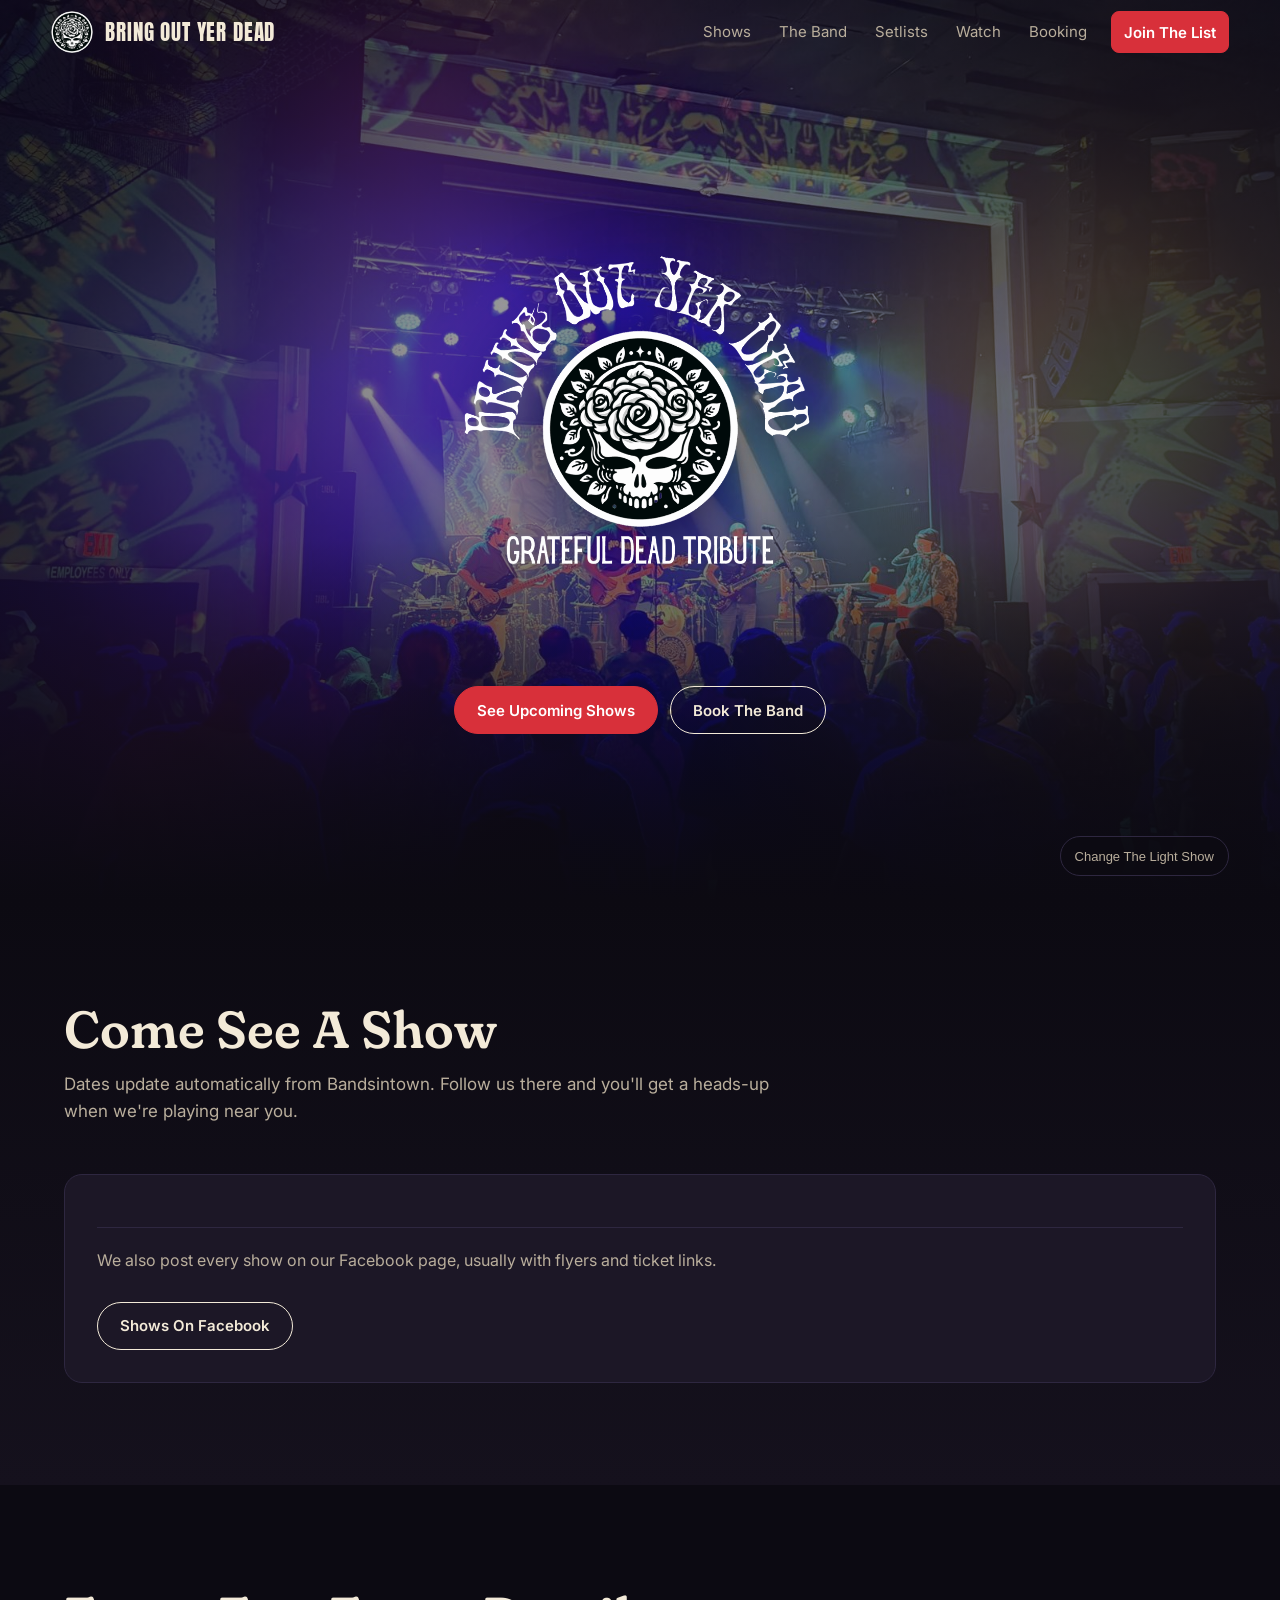
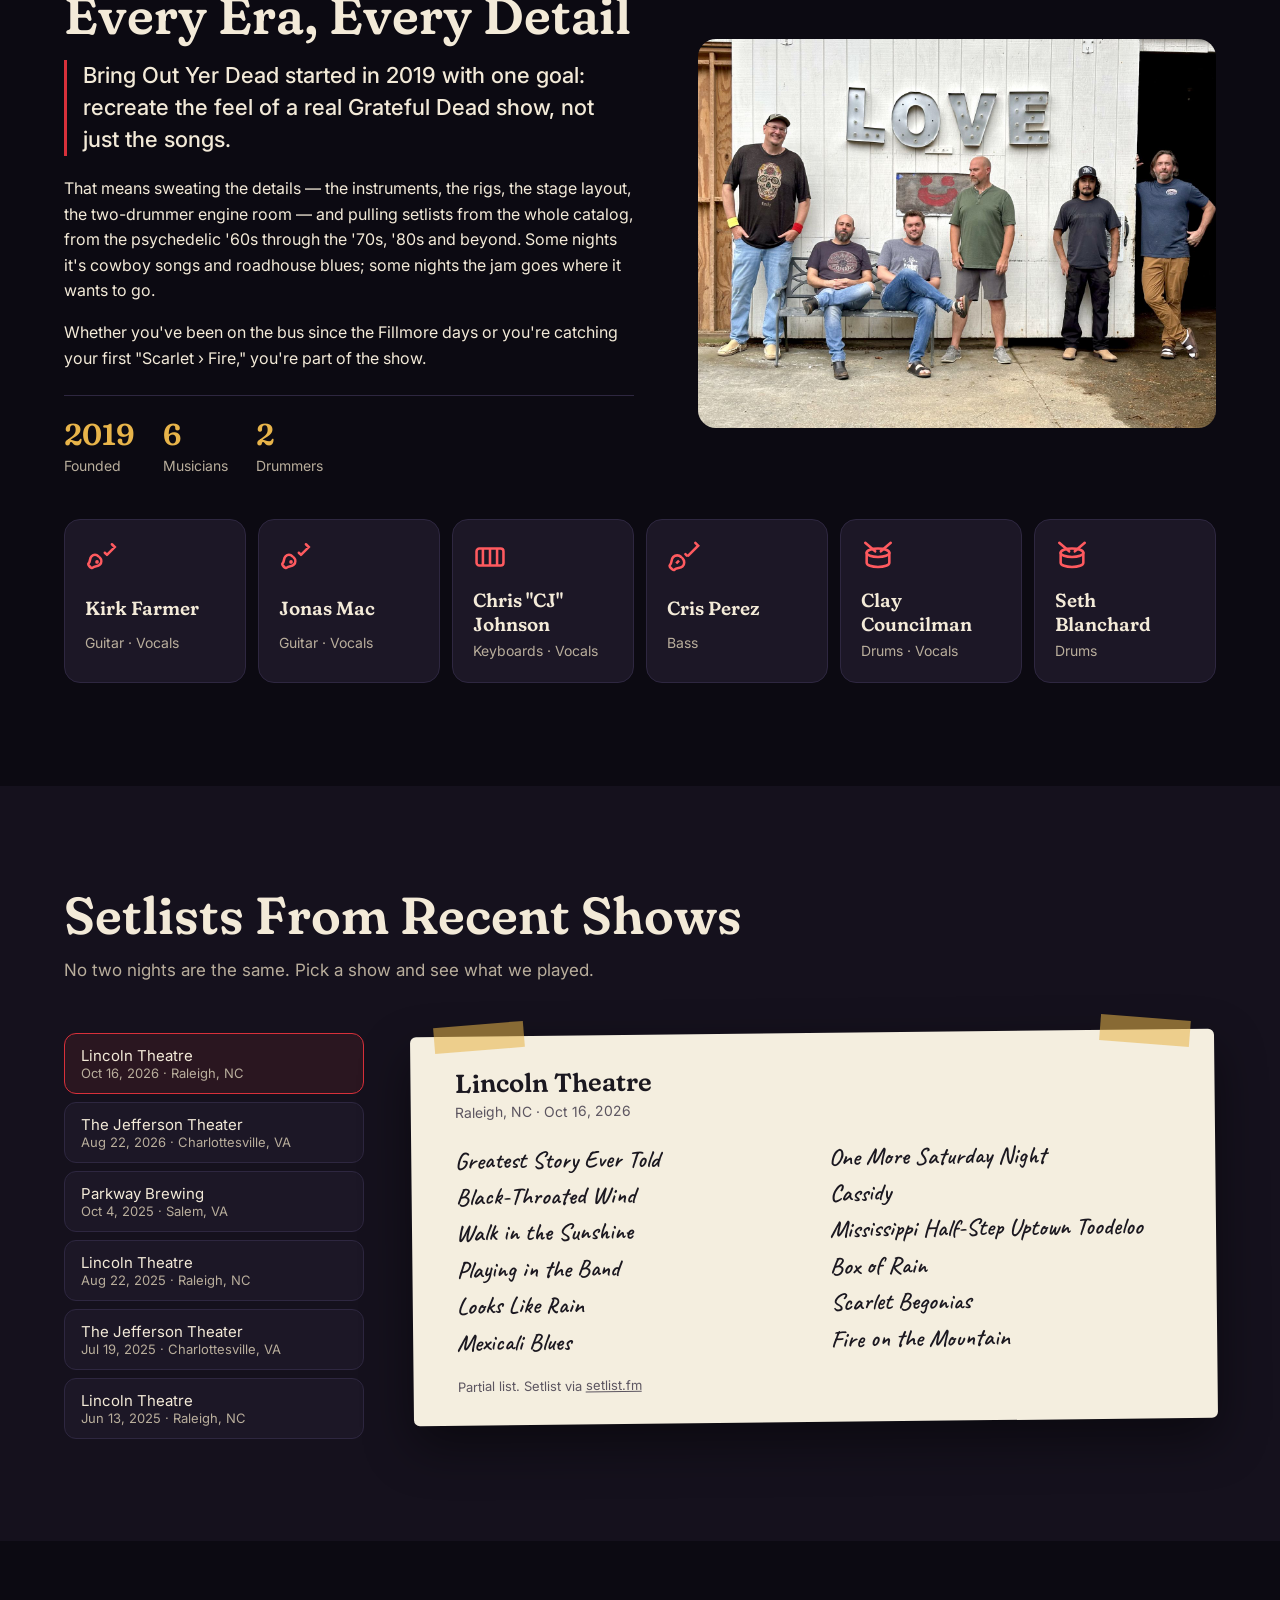
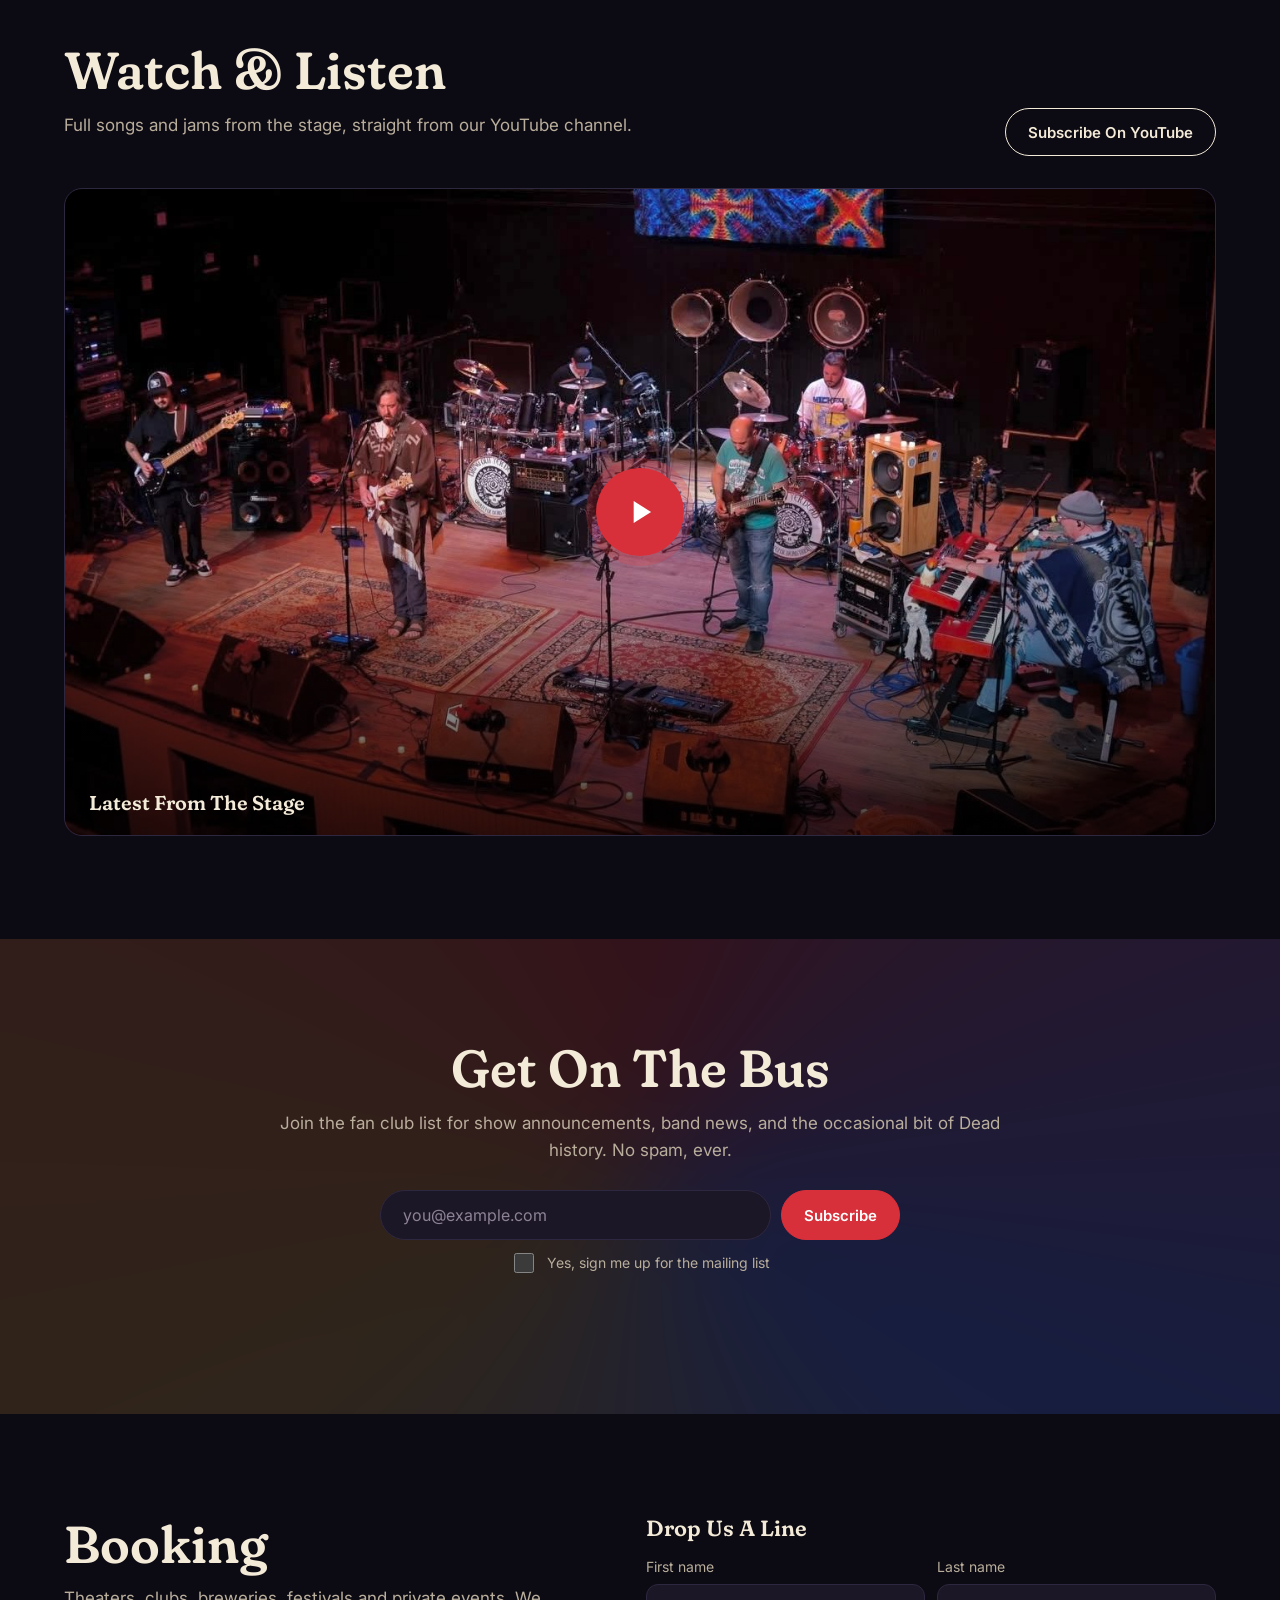
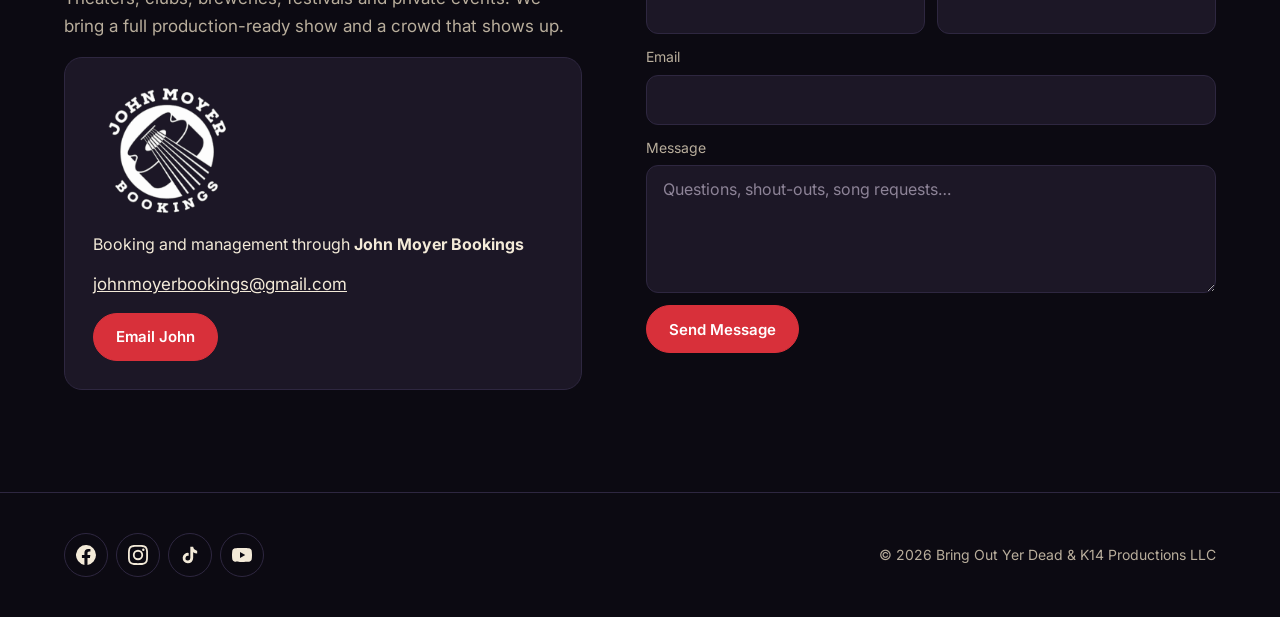
==== index.html @ 558cfe10 "Make About intro line stand out; simplify band stats Co-Authored-By: Claude Opus 5.5 <noreply@anthro" ====
<!DOCTYPE html>
<html lang="en">
<head>
<meta charset="utf-8">
<meta name="viewport" content="width=device-width,initial-scale=1">
<title>Bring Out Yer Dead</title>
<meta name="description" content="Bring Out Yer Dead — a six-piece Grateful Dead tribute band with two drummers, recreating the Dead's live shows from the '60s through the '90s. Tour dates, setlists, video and booking.">
<meta property="og:title" content="Bring Out Yer Dead | Grateful Dead Tribute Band">
<meta property="og:description" content="Six players, two drummers, the whole Grateful Dead catalog. Tour dates, setlists, video and booking.">
<meta property="og:image" content="img/live-blue.jpg">
<link rel="icon" href="img/icon.png">
<link rel="preconnect" href="https://fonts.googleapis.com"><link rel="preconnect" href="https://fonts.gstatic.com" crossorigin>
<link rel="stylesheet" href="https://fonts.googleapis.com/css2?family=Anton&family=Caveat:wght@600&family=Fraunces:opsz,wght,SOFT,WONK@9..144,500..700,100,1&family=Inter:wght@400;500;600&display=swap">
<link rel="stylesheet" href="css/site.css">
</head>
<body>

<nav class="nav" id="nav">
  <a class="brand" href="#top"><img src="img/icon.png" alt="">Bring Out Yer Dead</a>
  <button class="burger" id="burger" aria-label="Open menu" aria-expanded="false" aria-controls="links"><svg viewBox="0 0 24 24" width="26" height="26" fill="none" stroke="currentColor" stroke-width="2" stroke-linecap="round"><path d="M4 7h16M4 12h16M4 17h16"/></svg></button>
  <div class="links" id="links">
    <a href="#shows">Shows</a><a href="#band">The Band</a><a href="#setlists">Setlists</a><a href="#watch">Watch</a><a href="#booking">Booking</a>
    <a class="btn red" href="#join">Join The List</a>
  </div>
</nav>

<header class="hero" id="top">
  <div class="photo" role="img" aria-label="Bring Out Yer Dead on stage under blue lights with a psychedelic projection behind them"></div>
  <canvas id="oil" aria-hidden="true"></canvas>
  <div>
    <h1><img class="logo" src="img/logo.png" alt="Bring Out Yer Dead — Grateful Dead Tribute"></h1>
    <div class="cta"><a class="btn red" href="#shows">See Upcoming Shows</a><a class="btn" href="#booking">Book The Band</a></div>
  </div>
  <button class="oil" id="oilBtn" type="button">Change The Light Show</button>
</header>

<section class="band shows" id="shows">
  <div class="wrap">
    <div class="head reveal">
      <div><h2>Come See A Show</h2><p class="lede">Dates update automatically from Bandsintown. Follow us there and you'll get a heads-up when we're playing near you.</p></div>
    </div>
    <div class="bit-wrap reveal" id="bit">
      <a class="bit-widget-initializer" data-artist-name="Bring Out Yer Dead" data-display-local-dates="false" data-display-past-dates="false" data-auto-style="false" data-text-color="#F3EAD8" data-link-color="#D8303A" data-background-color="rgba(0,0,0,0)" data-display-limit="15" data-display-start-time="true" data-link-text-color="#FFFFFF" data-display-lineup="false" data-display-play-my-city="true" data-separator-color="#2E2740" data-font="Inter"></a>
      <div class="fallback" id="bitFallback">
        <p>We also post every show on our Facebook page, usually with flyers and ticket links.</p>
        <a class="btn" href="https://www.facebook.com/BringOutYerDeadNC/events" target="_blank" rel="noopener">Shows On Facebook</a>
      </div>
    </div>
  </div>
</section>

<section class="band about" id="band">
  <div class="wrap">
    <div class="grid">
      <div class="reveal">
        <h2>Every Era, Every Detail</h2>
        <p class="lede">Bring Out Yer Dead started in 2019 with one goal: recreate the feel of a real Grateful Dead show, not just the songs.</p>
        <p>That means sweating the details — the instruments, the rigs, the stage layout, the two-drummer engine room — and pulling setlists from the whole catalog, from the psychedelic '60s through the '70s, '80s and beyond. Some nights it's cowboy songs and roadhouse blues; some nights the jam goes where it wants to go.</p>
        <p>Whether you've been on the bus since the Fillmore days or you're catching your first "Scarlet&nbsp;›&nbsp;Fire," you're part of the show.</p>
        <div class="stats"><div><b>2019</b><span>Founded</span></div><div><b>6</b><span>Musicians</span></div><div><b>2</b><span>Drummers</span></div></div>
      </div>
      <figure class="reveal"><img src="img/band.jpg" alt="The six members of Bring Out Yer Dead standing in front of a white barn wall with a LOVE sign" loading="lazy" width="1600" height="1200"></figure>
    </div>
    <div class="members" id="members"></div>
  </div>
</section>

<section class="band sets" id="setlists">
  <div class="wrap">
    <div class="head reveal"><div><h2>Setlists From Recent Shows</h2><p class="lede">No two nights are the same. Pick a show and see what we played.</p></div></div>
    <div class="grid reveal">
      <div class="picker" id="picker" role="tablist" aria-label="Recent shows"></div>
      <div class="card" id="card" role="tabpanel" aria-live="polite"></div>
    </div>
  </div>
</section>

<section class="band watch" id="watch">
  <div class="wrap">
    <div class="head reveal">
      <div><h2>Watch &amp; Listen</h2><p class="lede">Full songs and jams from the stage, straight from our YouTube channel.</p></div>
      <a class="btn" href="https://www.youtube.com/channel/UCQ5zhto_H1IK1-C3n1uaO1Q?sub_confirmation=1" target="_blank" rel="noopener">Subscribe On YouTube</a>
    </div>
    <a class="frame reveal" id="video" href="https://www.youtube.com/channel/UCQ5zhto_H1IK1-C3n1uaO1Q" data-list="UUQ5zhto_H1IK1-C3n1uaO1Q" aria-label="Play our latest videos" target="_blank" rel="noopener">
      <span class="play"><svg viewBox="0 0 24 24" width="38" height="38" fill="#fff"><path d="M8 5v14l11-7z"/></svg></span>
      <span class="label">Latest From The Stage</span>
    </a>
  </div>
</section>

<section class="band join" id="join">
  <div class="wrap">
    <h2 class="reveal">Get On The Bus</h2>
    <p class="lede reveal">Join the fan club list for show announcements, band news, and the occasional bit of Dead history. No spam, ever.</p>
    <form class="sub reveal" name="mailing-list" method="POST" data-netlify="true" netlify-honeypot="bot-field">
      <input type="hidden" name="form-name" value="mailing-list">
      <p hidden><label>Leave blank <input name="bot-field"></label></p>
      <input type="email" name="email" placeholder="you@example.com" required aria-label="Email address" autocomplete="email">
      <button class="btn red" type="submit">Subscribe</button>
      <label class="consent"><input type="checkbox" name="consent" required> Yes, sign me up for the mailing list</label>
    </form>
    <div class="msg" role="status"></div>
  </div>
</section>

<section class="band book" id="booking">
  <div class="wrap grid">
    <div class="reveal">
      <h2>Booking</h2>
      <p class="lede">Theaters, clubs, breweries, festivals and private events. We bring a full production-ready show and a crowd that shows up.</p>
      <div class="agent">
        <img src="img/john-moyer-bookings.png" alt="John Moyer Bookings logo" width="150" height="132">
        <div>Booking and management through <b>John Moyer Bookings</b></div>
        <a class="mail" href="mailto:johnmoyerbookings@gmail.com?subject=Booking%20inquiry%20-%20Bring%20Out%20Yer%20Dead">johnmoyerbookings@gmail.com</a>
        <a class="btn red" href="mailto:johnmoyerbookings@gmail.com?subject=Booking%20inquiry%20-%20Bring%20Out%20Yer%20Dead">Email John</a>
      </div>
    </div>
    <div class="reveal">
      <h3 style="margin-bottom:16px">Drop Us A Line</h3>
      <form class="cform" name="contact" method="POST" data-netlify="true" netlify-honeypot="bot-field">
        <input type="hidden" name="form-name" value="contact">
        <p hidden><label>Leave blank <input name="bot-field"></label></p>
        <label>First name<input name="first" required autocomplete="given-name"></label>
        <label>Last name<input name="last" required autocomplete="family-name"></label>
        <label class="full">Email<input type="email" name="email" required autocomplete="email"></label>
        <label class="full">Message<textarea name="message" rows="5" placeholder="Questions, shout-outs, song requests…"></textarea></label>
        <div class="full"><button class="btn red" type="submit">Send Message</button><div class="msg" role="status"></div></div>
      </form>
    </div>
  </div>
</section>

<footer>
  <div class="wrap">
    <div class="social" data-social></div>
    <div>© <span id="yr">2026</span> Bring Out Yer Dead &amp; K14 Productions LLC</div>
  </div>
</footer>


<script src="js/site.js"></script>
<script charset="utf-8" src="https://widget.bandsintown.com/main.min.js" async></script>
</body>
</html>
---- css/site.css ----
/*
VOICE: a seasoned touring band — warm, confident, a little cosmic, never cartoonish.
IDEA: a theater marquee at night with a liquid light show washing over the stage; shows read like ticket stubs, setlists like a taped-down stage set card.
PICTURE: the band's own live photo under an animated oil-projection canvas, the rose-skull logo floating on top.
COLOUR and TYPE: midnight ground, bone-white text, Steal-Your-Face red as the main accent, lightning blue in support; Fraunces (soft, wonky) for headlines, Inter for body, Caveat for the handwritten setlist.
LAYOUT: full-bleed bands, 1240px content, stacking cleanly under 600px.
*/
:root{color-scheme:dark;--bg:#0c0a12;--bg2:#15111d;--card:#1c1726;--line:#2e2740;--ink:#f3ead8;--mute:#b9ae9c;--red:#d8303a;--red2:#ff5a5f;--blue:#3d6bff;--gold:#e8b44a}
:root[data-theme=light],:root[data-theme=dark]{color-scheme:dark}
*{box-sizing:border-box;min-width:0}
html{scroll-behavior:smooth;scroll-padding-top:72px}
@media(prefers-reduced-motion:reduce){html{scroll-behavior:auto}}
body{margin:0;background:var(--bg);color:var(--ink);font:16px/1.6 Inter,system-ui,-apple-system,sans-serif;overflow-x:clip;-webkit-font-smoothing:antialiased}
img{max-width:100%;display:block}
a{color:inherit}
h1,h2,h3{font-family:Fraunces,Georgia,serif;font-variation-settings:"SOFT" 100,"WONK" 1;font-weight:600;line-height:1.05;text-wrap:balance;margin:0}
h2{font-size:clamp(32px,5vw,52px)}
h3{font-size:22px}
p{margin:0 0 1em;max-width:66ch}
.wrap{max-width:1240px;margin:0 auto}
.band{padding:clamp(56px,8vw,112px) max(5vw,16px)}
.lede{color:var(--mute);font-size:17px;margin-top:14px}
.btn{display:inline-flex;align-items:center;justify-content:center;gap:8px;min-height:48px;padding:0 22px;border-radius:999px;font:600 15px Inter,sans-serif;text-decoration:none;border:1.5px solid var(--ink);background:transparent;color:var(--ink);cursor:pointer;transition:background .2s,color .2s,transform .2s}
.btn:hover{background:var(--ink);color:var(--bg)}
.btn.red{background:var(--red);border-color:var(--red);color:#fff}
.btn.red:hover{background:var(--red2);border-color:var(--red2)}
:focus-visible{outline:3px solid var(--gold);outline-offset:3px}

/* nav */
.nav{position:fixed;inset:0 0 auto;z-index:50;display:flex;align-items:center;justify-content:space-between;gap:16px;padding:10px max(4vw,16px);transition:background .3s,backdrop-filter .3s}
.nav.solid{background:rgba(12,10,18,.86);backdrop-filter:blur(12px);border-bottom:1px solid var(--line)}
.brand{display:flex;align-items:center;gap:12px;text-decoration:none;font:400 21px/1 Anton,Impact,"Arial Narrow",sans-serif;text-transform:uppercase;letter-spacing:.04em;white-space:nowrap}
.brand img{width:42px;height:42px;border-radius:50%;flex:none}
.links{display:flex;gap:4px;align-items:center}
.links a{text-decoration:none;padding:10px 12px;border-radius:8px;font-size:15px;color:var(--mute)}
.links a:hover{color:var(--ink)}
.links .btn{color:#fff;min-height:42px;margin-left:8px}
.burger{display:none;width:44px;height:44px;border:0;background:transparent;color:var(--ink);cursor:pointer}
@media(max-width:880px){
 .burger{display:block}
 .links{position:fixed;inset:64px 0 auto;flex-direction:column;align-items:stretch;background:rgba(12,10,18,.97);padding:12px 16px 24px;border-bottom:1px solid var(--line);transform:translateY(-130%);transition:transform .3s}
 .links.open{transform:none}
 .links a{font-size:18px;padding:14px 8px}
 .links .btn{margin:8px 0 0}
}

/* hero */
.hero{position:relative;min-height:min(100svh,920px);display:grid;place-items:center;text-align:center;overflow:hidden;isolation:isolate;padding:96px 16px 64px}
.hero .photo{position:absolute;inset:0;z-index:-3;background:url(../img/live-blue.jpg) center 35%/cover;filter:saturate(1.1)}
.hero canvas{position:absolute;inset:0;width:100%;height:100%;z-index:-2;mix-blend-mode:screen;opacity:.55}
.hero::after{content:"";position:absolute;inset:0;z-index:-1;background:radial-gradient(ellipse at 50% 45%,rgba(12,10,18,.25),rgba(12,10,18,.78) 70%),linear-gradient(transparent 60%,var(--bg))}
.hero .logo{width:clamp(240px,40vw,460px);margin:0 auto 28px;filter:drop-shadow(0 8px 30px rgba(0,0,0,.6))}
.hero p{margin:6px auto 26px;font-size:clamp(17px,2vw,20px);max-width:36ch;color:#efe6d4;text-shadow:0 2px 12px #000}
.hero .cta{display:flex;gap:12px;justify-content:center;flex-wrap:wrap}
.oil{position:absolute;right:max(4vw,16px);bottom:24px;font-size:13px;color:var(--mute);background:rgba(12,10,18,.6);border:1px solid var(--line);border-radius:999px;padding:8px 14px;cursor:pointer;min-height:40px}
.oil:hover{color:var(--ink)}


/* shows */
.head{display:flex;justify-content:space-between;align-items:end;gap:20px;flex-wrap:wrap;margin-bottom:32px}
.shows{background:linear-gradient(180deg,var(--bg),var(--bg2))}
.bit-wrap{background:var(--card);border:1px solid var(--line);border-radius:18px;padding:clamp(16px,3vw,32px);min-height:180px}
.fallback{display:grid;gap:12px;justify-items:start;margin-top:20px;padding-top:20px;border-top:1px solid var(--line)}
.fallback p{color:var(--mute)}

/* about */
.about .lede{color:var(--ink);font:500 clamp(19px,2.2vw,22px)/1.45 Inter,sans-serif;margin:18px 0 20px;padding-left:16px;border-left:3px solid var(--red)}
.about .grid{display:grid;grid-template-columns:minmax(0,1.1fr) minmax(0,1fr);gap:clamp(28px,5vw,72px);align-items:center}
.about figure{margin:0;position:relative}
.about figure img{border-radius:18px;aspect-ratio:4/3;object-fit:cover;width:100%;height:auto}
.about figcaption{font-size:13px;color:var(--mute);margin-top:10px}
.stats{display:flex;gap:28px;flex-wrap:wrap;margin:24px 0 0;padding:20px 0 0;border-top:1px solid var(--line)}
.stats b{display:block;font:600 30px Fraunces,serif;font-variation-settings:"SOFT" 100;color:var(--gold)}
.stats span{font-size:14px;color:var(--mute)}
@media(max-width:820px){.about .grid{grid-template-columns:minmax(0,1fr)}}

/* members */
.members{display:grid;grid-template-columns:repeat(auto-fill,minmax(min(180px,42vw),1fr));gap:12px;margin-top:40px}
.m{background:var(--card);border:1px solid var(--line);border-radius:16px;padding:20px;display:grid;gap:4px;position:relative;overflow:hidden;transition:transform .25s,border-color .25s}
.m:hover{transform:translateY(-4px);border-color:var(--red)}
.m svg{width:34px;height:34px;color:var(--red2);margin-bottom:10px}
.m b{font:600 19px Fraunces,serif;font-variation-settings:"SOFT" 100}
.m span{color:var(--mute);font-size:14px}

/* setlists */
.sets{background:var(--bg2)}
.sets .grid{display:grid;grid-template-columns:minmax(0,300px) minmax(0,1fr);gap:clamp(20px,4vw,48px);align-items:start}
.picker{display:grid;gap:8px}
.picker button{text-align:left;background:var(--card);border:1px solid var(--line);color:var(--ink);border-radius:12px;padding:12px 16px;cursor:pointer;min-height:56px;font:15px Inter,sans-serif;transition:border-color .2s,background .2s}
.picker button small{display:block;color:var(--mute);font-size:13px}
.picker button[aria-selected=true]{border-color:var(--red);background:#2a1620}
.card{position:relative;background:#f4eedf;color:#1b1820;border-radius:6px;padding:34px clamp(20px,4vw,44px) 28px;box-shadow:0 20px 50px rgba(0,0,0,.45);transform:rotate(-.6deg)}
.card::before,.card::after{content:"";position:absolute;top:-12px;width:90px;height:26px;background:rgba(232,180,74,.55);transform:rotate(-4deg)}
.card::before{left:24px}.card::after{right:24px;transform:rotate(5deg)}
.card h3{font-size:26px;color:#1b1820}
.card .where{font-size:14px;color:#5c5560;margin:4px 0 18px}
.card ol{margin:0;padding:0;list-style:none;columns:2 220px;column-gap:32px;font:600 24px/1.35 Caveat,cursive}
.card li{break-inside:avoid;padding:2px 0}
.card li.seg::after{content:" →";color:var(--red)}
.card .src{font-size:13px;color:#5c5560;margin:16px 0 0}
@media(max-width:760px){.sets .grid{grid-template-columns:minmax(0,1fr)}.picker{grid-auto-flow:column;grid-auto-columns:minmax(200px,1fr);overflow-x:auto;padding-bottom:6px}}

/* watch + photos */
.watch .frame{position:relative;aspect-ratio:16/9;border-radius:18px;overflow:hidden;background:#000 url(../img/stage.jpg) center/cover;display:grid;place-items:center;text-decoration:none;border:1px solid var(--line)}
.watch .frame::before{content:"";position:absolute;inset:0;background:linear-gradient(transparent 40%,rgba(0,0,0,.7))}
.watch .play{position:relative;width:88px;height:88px;border-radius:50%;background:var(--red);display:grid;place-items:center;box-shadow:0 0 0 10px rgba(216,48,58,.25);transition:transform .2s}
.watch .frame:hover .play{transform:scale(1.08)}
.watch .label{position:absolute;left:24px;bottom:20px;font:600 20px Fraunces,serif;font-variation-settings:"SOFT" 100}
.watch iframe{position:absolute;inset:0;width:100%;height:100%;border:0}
.watch .frame{margin-bottom:0}.gallery{display:grid;grid-template-columns:2fr 1fr;grid-template-rows:1fr 1fr;gap:14px;margin-top:14px}
.gallery button{padding:0;border:0;border-radius:14px;overflow:hidden;cursor:zoom-in;background:#000}
.gallery button:first-child{grid-row:span 2}
.gallery img{width:100%;height:100%;object-fit:cover;aspect-ratio:auto;transition:transform .5s}
.gallery button:hover img{transform:scale(1.04)}
@media(max-width:600px){.watch .frame{margin-bottom:0}.gallery{grid-template-columns:1fr 1fr;grid-template-rows:auto}.gallery button:first-child{grid-column:span 2;grid-row:auto}}
.lb{position:fixed;inset:0;z-index:80;background:rgba(5,4,8,.94);display:none;place-items:center;padding:24px}
.lb.on{display:grid}
.lb img{max-height:86vh;border-radius:10px}
.lb button{position:absolute;top:14px;right:14px;width:48px;height:48px;border-radius:50%;border:1px solid var(--line);background:var(--card);color:var(--ink);font-size:22px;cursor:pointer}

/* join + booking */
.join{position:relative;overflow:hidden;isolation:isolate;text-align:center}
.join::before{content:"";position:absolute;inset:-40%;z-index:-1;background:conic-gradient(from 0deg,#d8303a33,#3d6bff33,#e8b44a2a,#d8303a33);filter:blur(60px);animation:spin 30s linear infinite}
@keyframes spin{to{transform:rotate(1turn)}}
@media(prefers-reduced-motion:reduce){.join::before{animation:none}}
.join p{margin-inline:auto}
form.sub{display:flex;gap:10px;max-width:520px;margin:26px auto 0;flex-wrap:wrap}
input,textarea{font:16px Inter,sans-serif;color:var(--ink);background:var(--card);border:1px solid var(--line);border-radius:12px;padding:13px 16px;min-height:50px;width:100%}
input::placeholder,textarea::placeholder{color:#8d8397}
form.sub input[type=email]{flex:1 1 240px;width:auto;border-radius:999px;padding-inline:22px}
.consent{display:flex;gap:10px;align-items:center;justify-content:center;width:100%;font-size:14px;color:var(--mute)}
.consent input{width:20px;height:20px;min-height:0}
.msg{min-height:1.6em;margin-top:12px;font-size:15px;color:var(--gold)}
.book .grid{display:grid;grid-template-columns:minmax(0,1fr) minmax(0,1.1fr);gap:clamp(28px,5vw,64px)}
.agent{background:var(--card);border:1px solid var(--line);border-radius:18px;padding:28px;display:grid;gap:14px;justify-items:start;align-content:start}
.agent img{width:150px}
.agent .mail{font-size:17px;word-break:break-all}
.cform{display:grid;gap:12px;grid-template-columns:1fr 1fr}
.cform .full{grid-column:1/-1}
.cform label{display:grid;gap:6px;font-size:14px;color:var(--mute)}
@media(max-width:820px){.book .grid{grid-template-columns:minmax(0,1fr)}}
@media(max-width:480px){.cform{grid-template-columns:1fr}}

/* footer */
footer{border-top:1px solid var(--line);padding:40px max(5vw,16px);color:var(--mute);font-size:14px}
footer .wrap{display:flex;justify-content:space-between;gap:20px;flex-wrap:wrap;align-items:center}
.social{display:flex;gap:8px}
.social a{width:44px;height:44px;border-radius:50%;border:1px solid var(--line);display:grid;place-items:center;color:var(--ink);transition:background .2s,border-color .2s}
.social a:hover{background:var(--red);border-color:var(--red)}
.social svg{width:20px;height:20px;fill:currentColor}
.reveal{opacity:0;transform:translateY(24px);transition:opacity .8s,transform .8s}
.reveal.in{opacity:1;transform:none}
@media(prefers-reduced-motion:reduce){.reveal{opacity:1;transform:none;transition:none}}
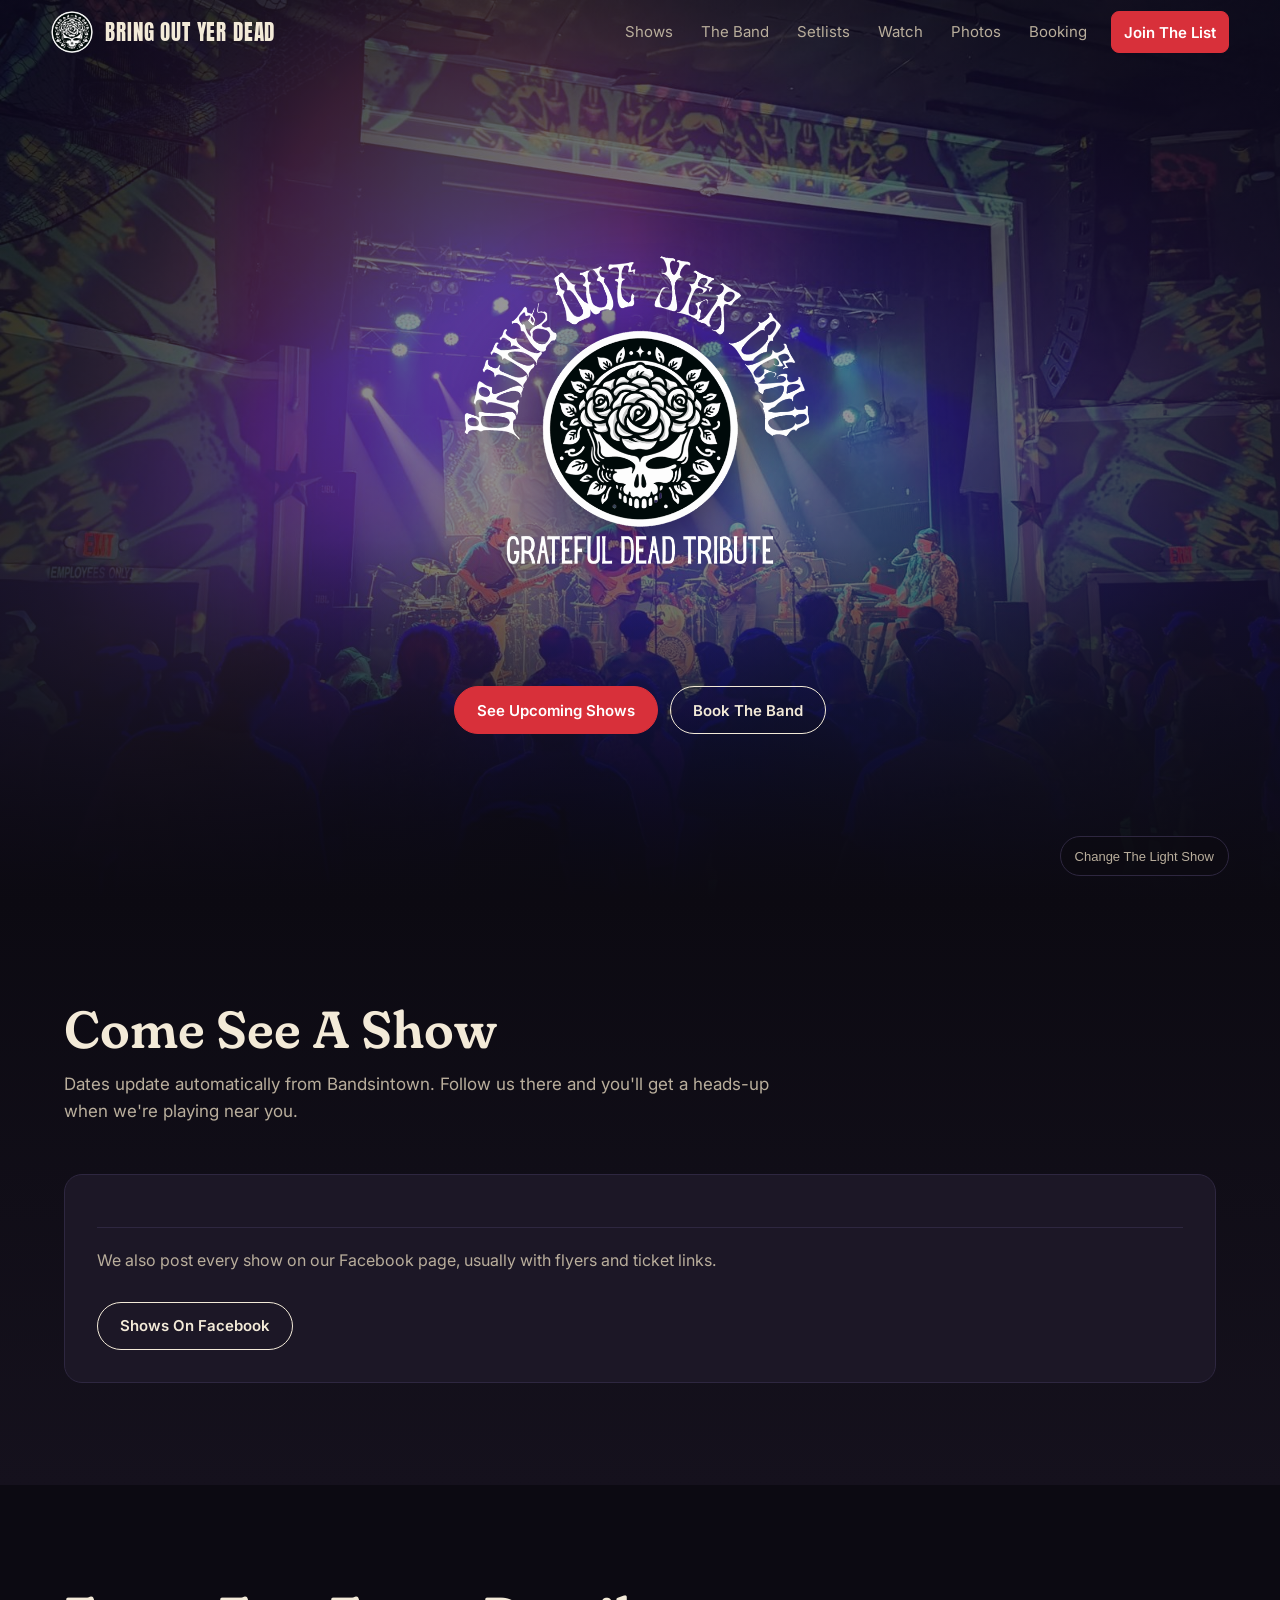
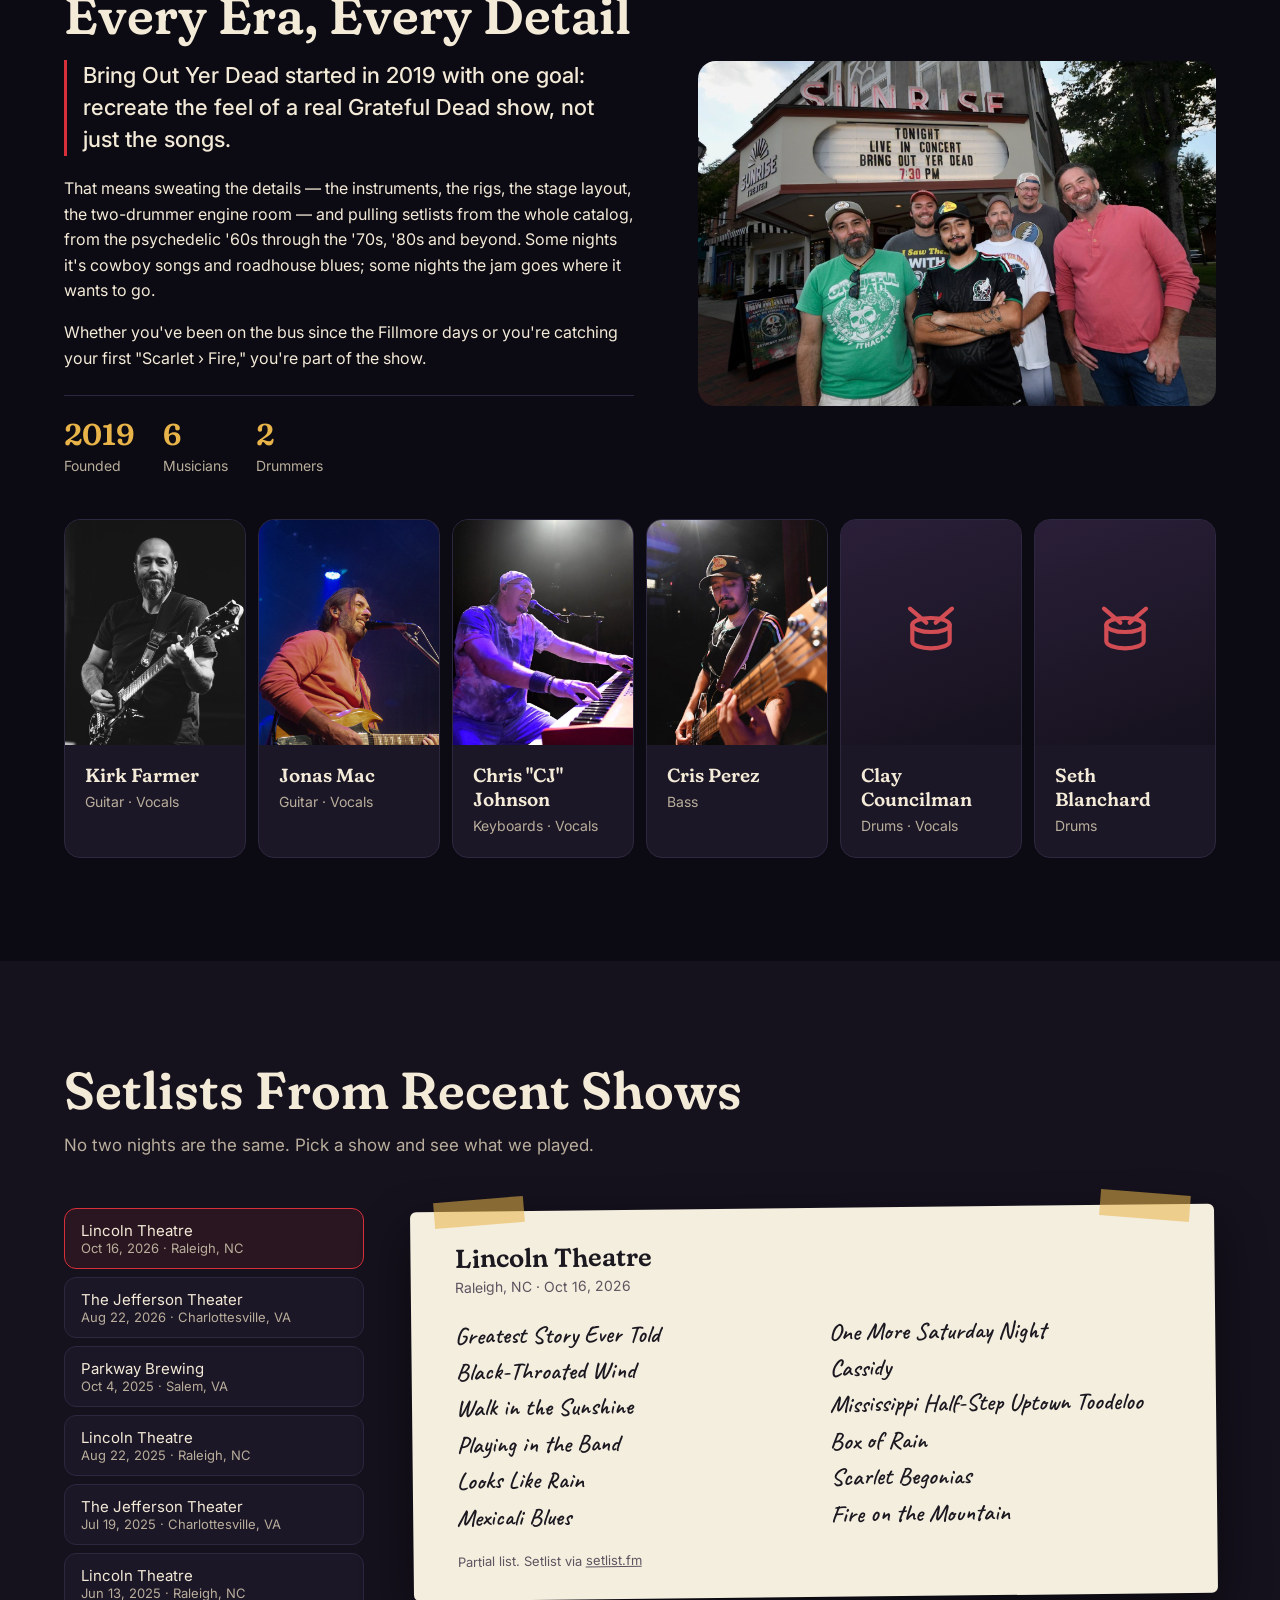
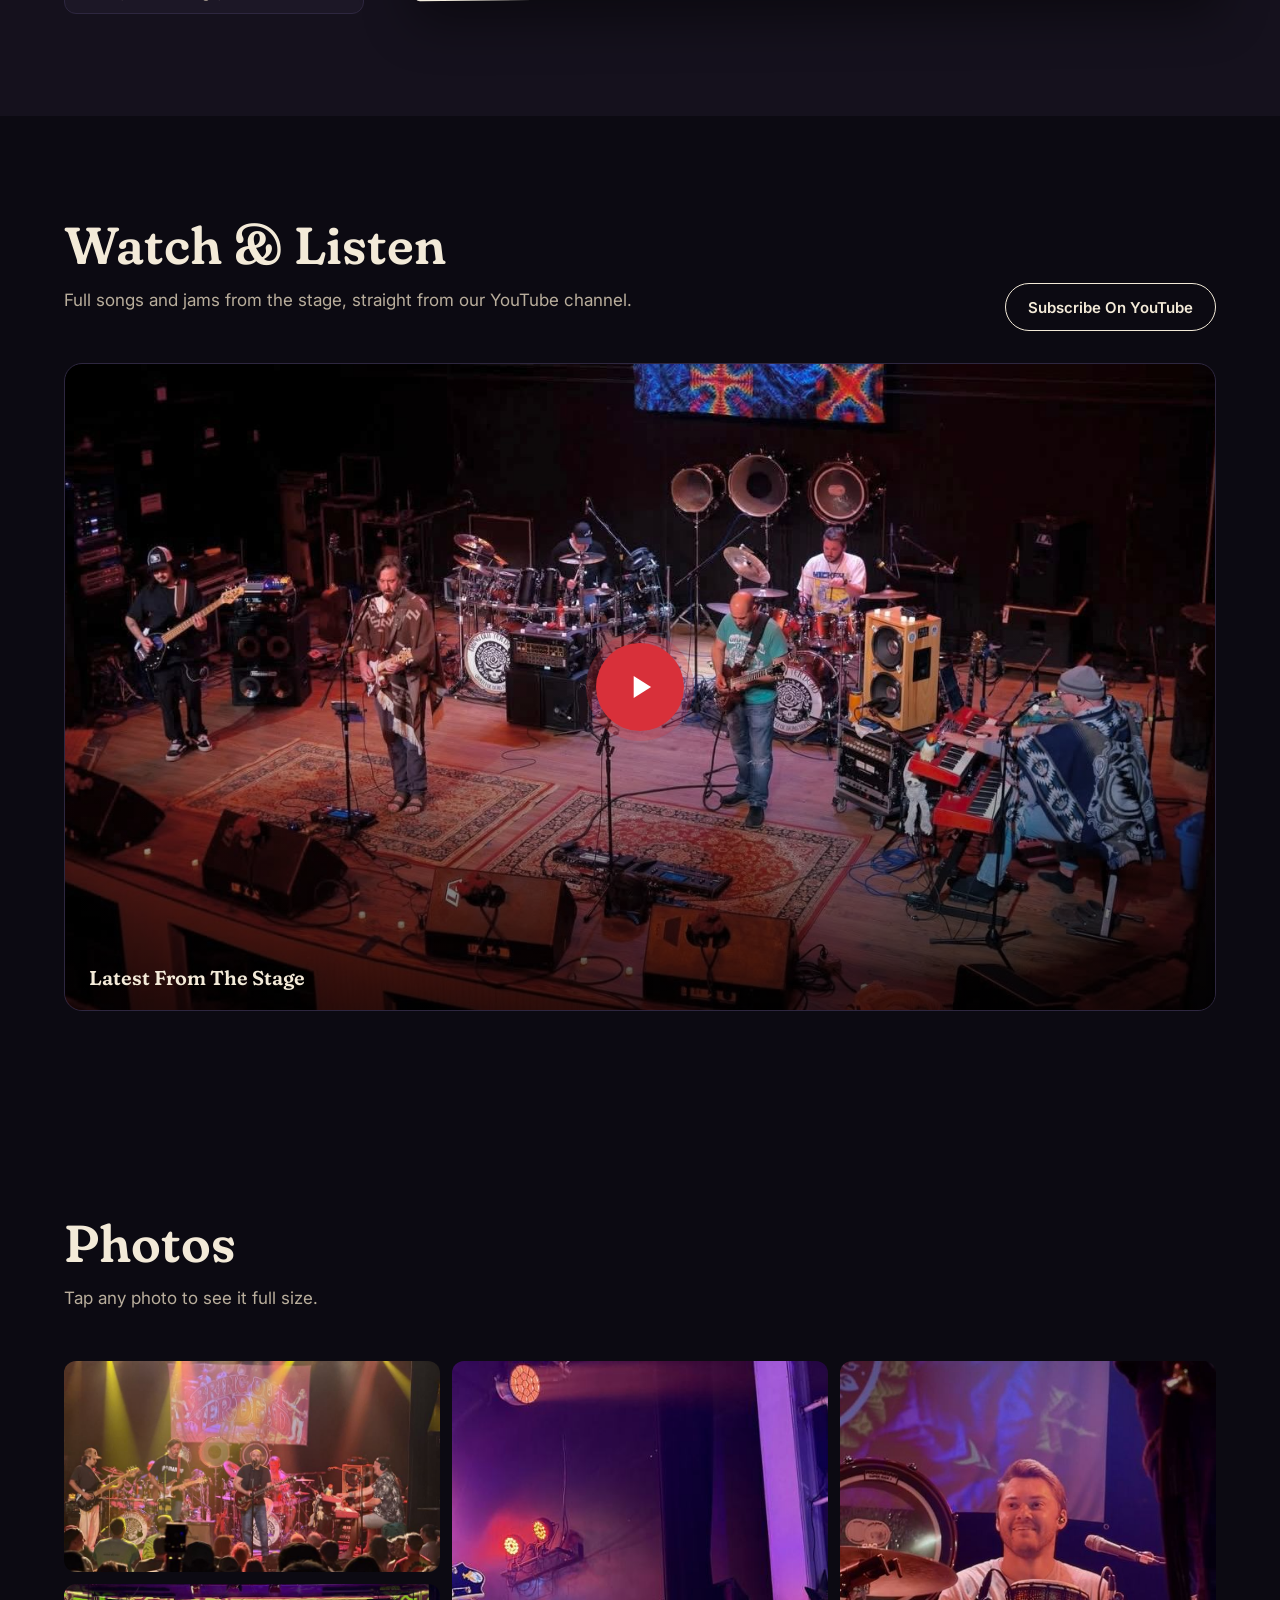
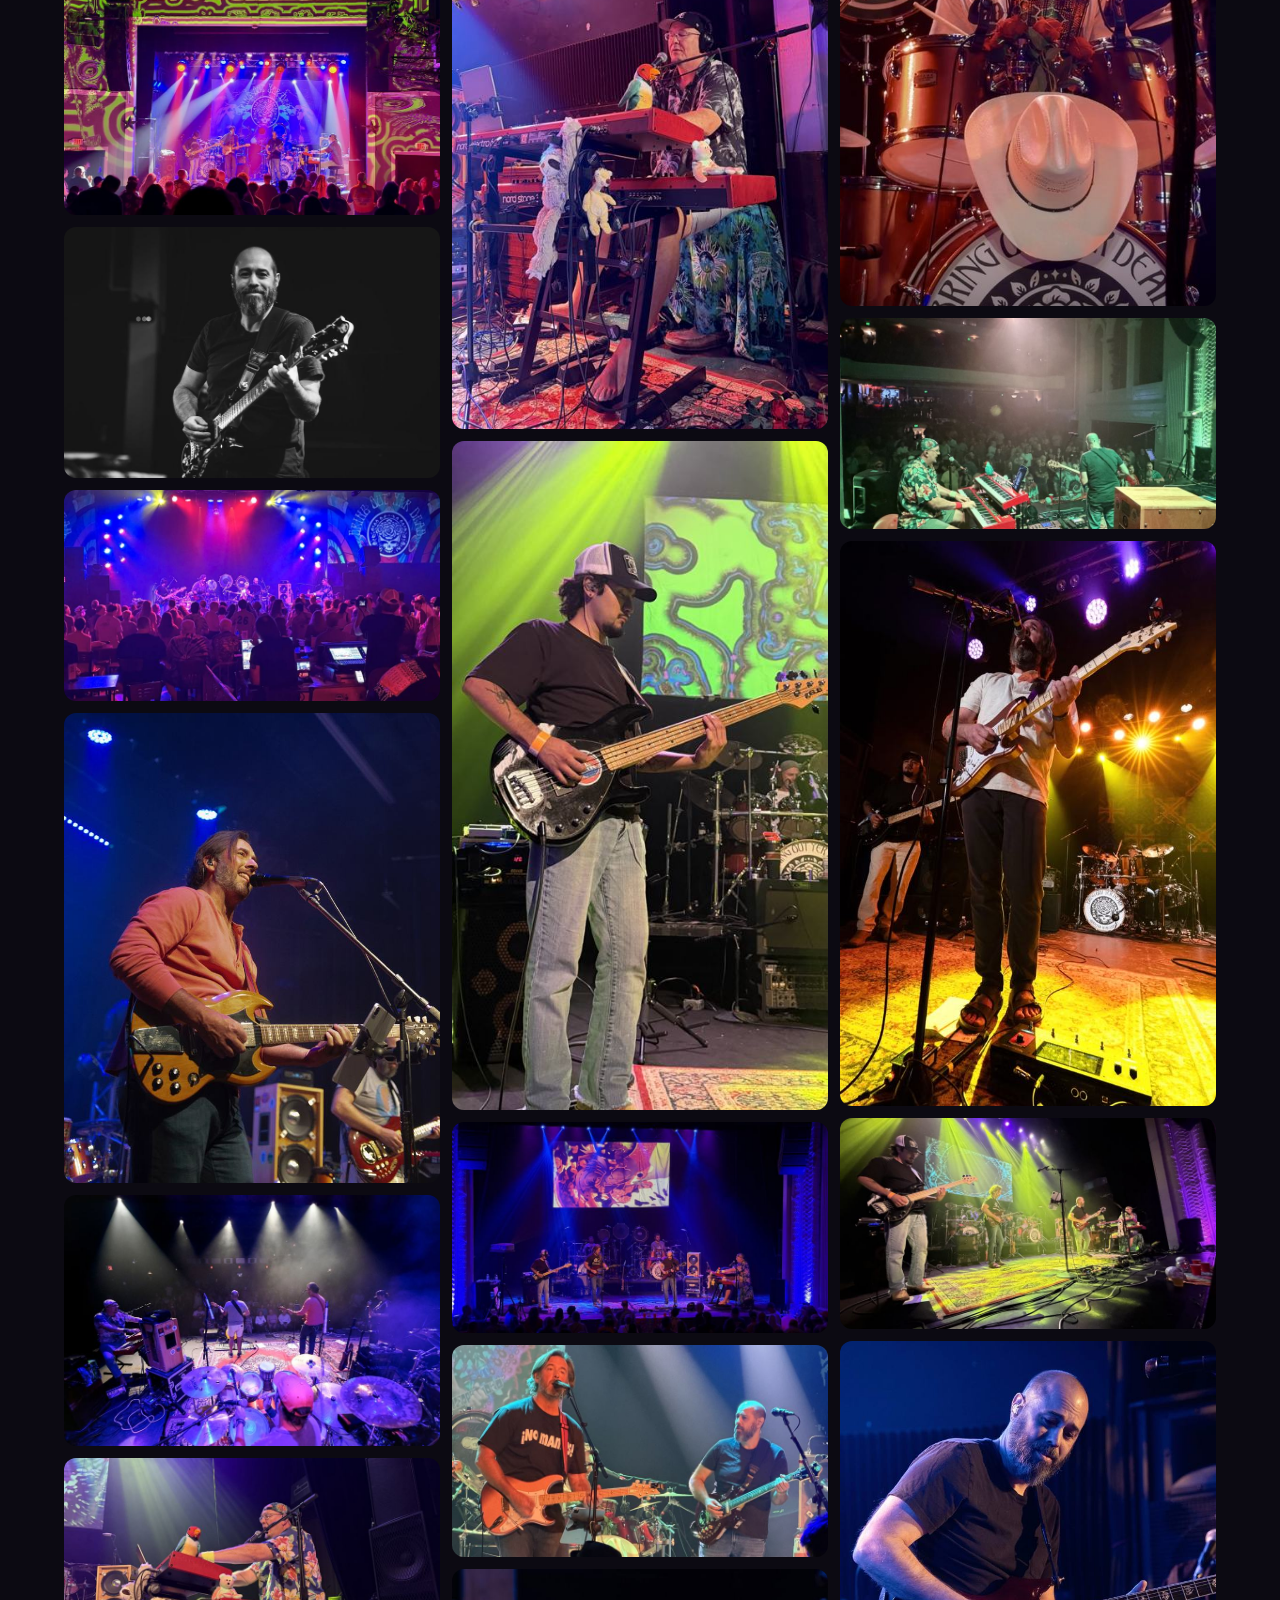
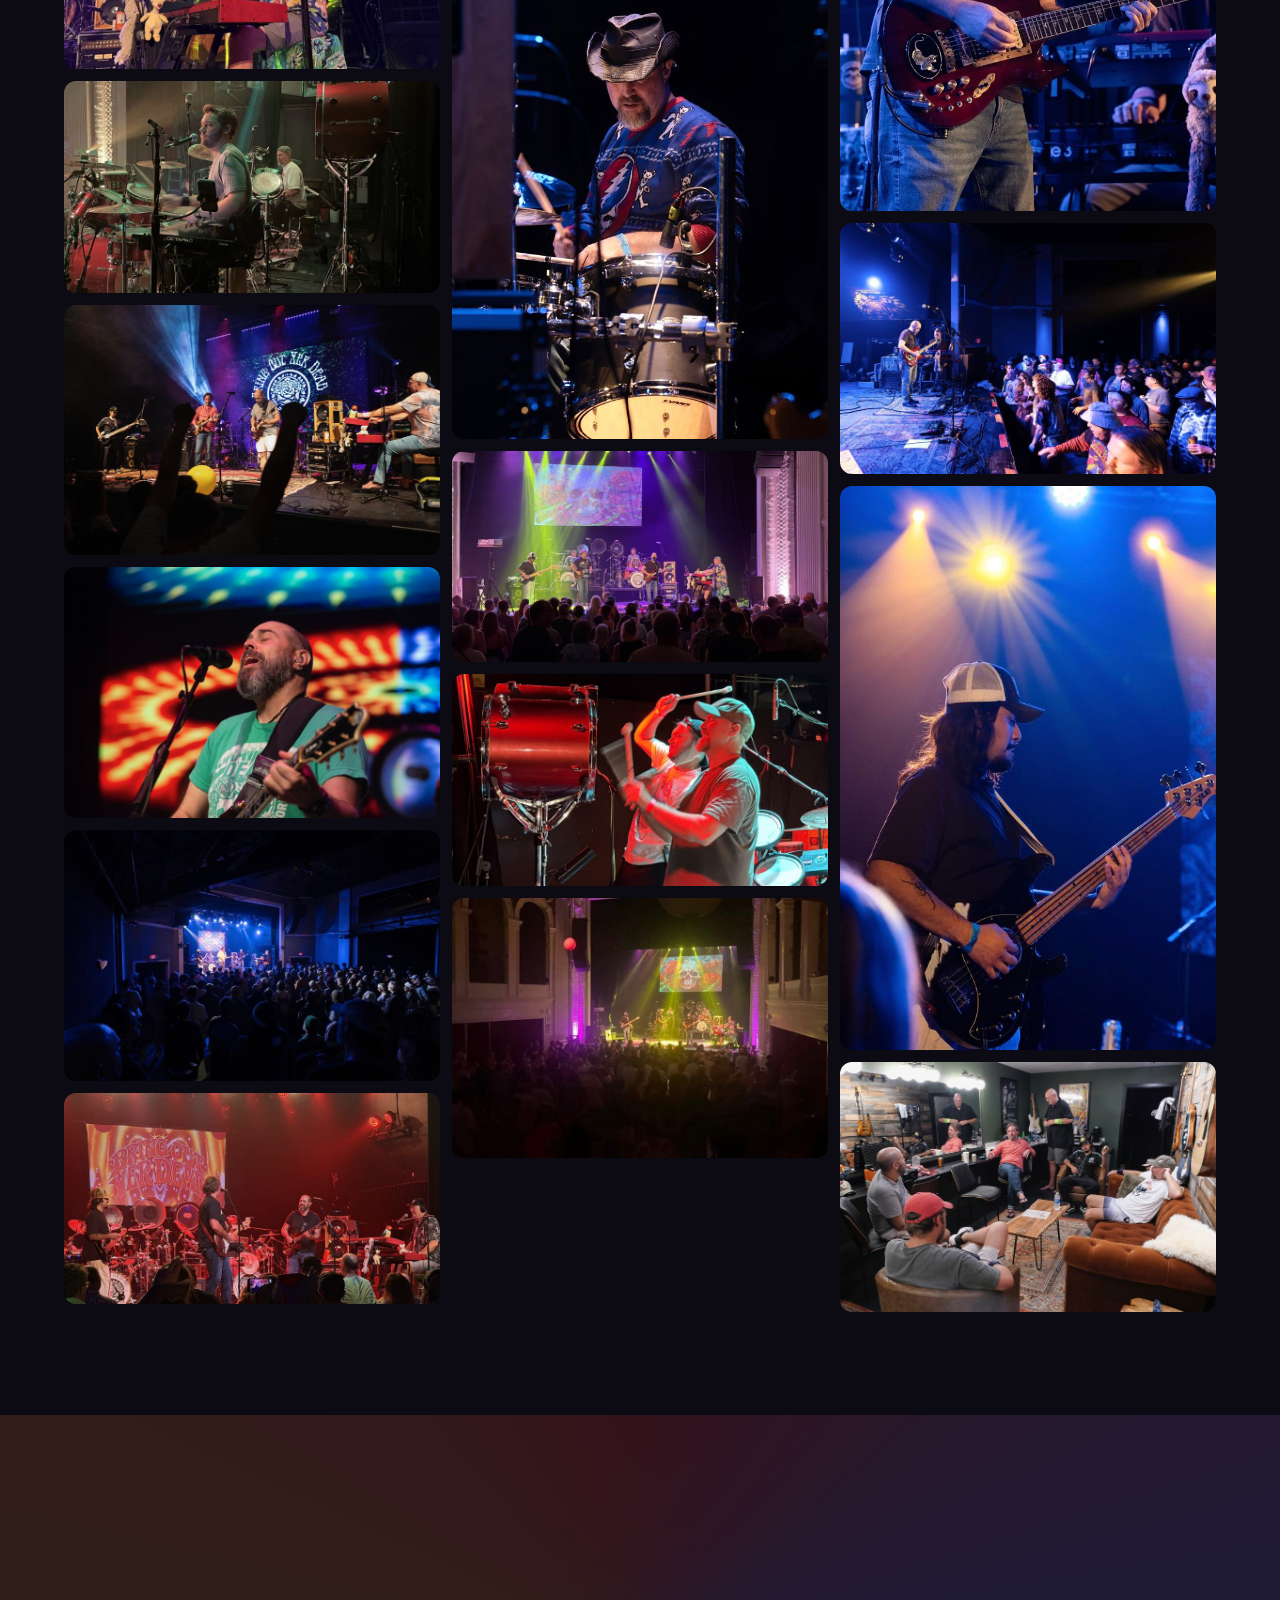
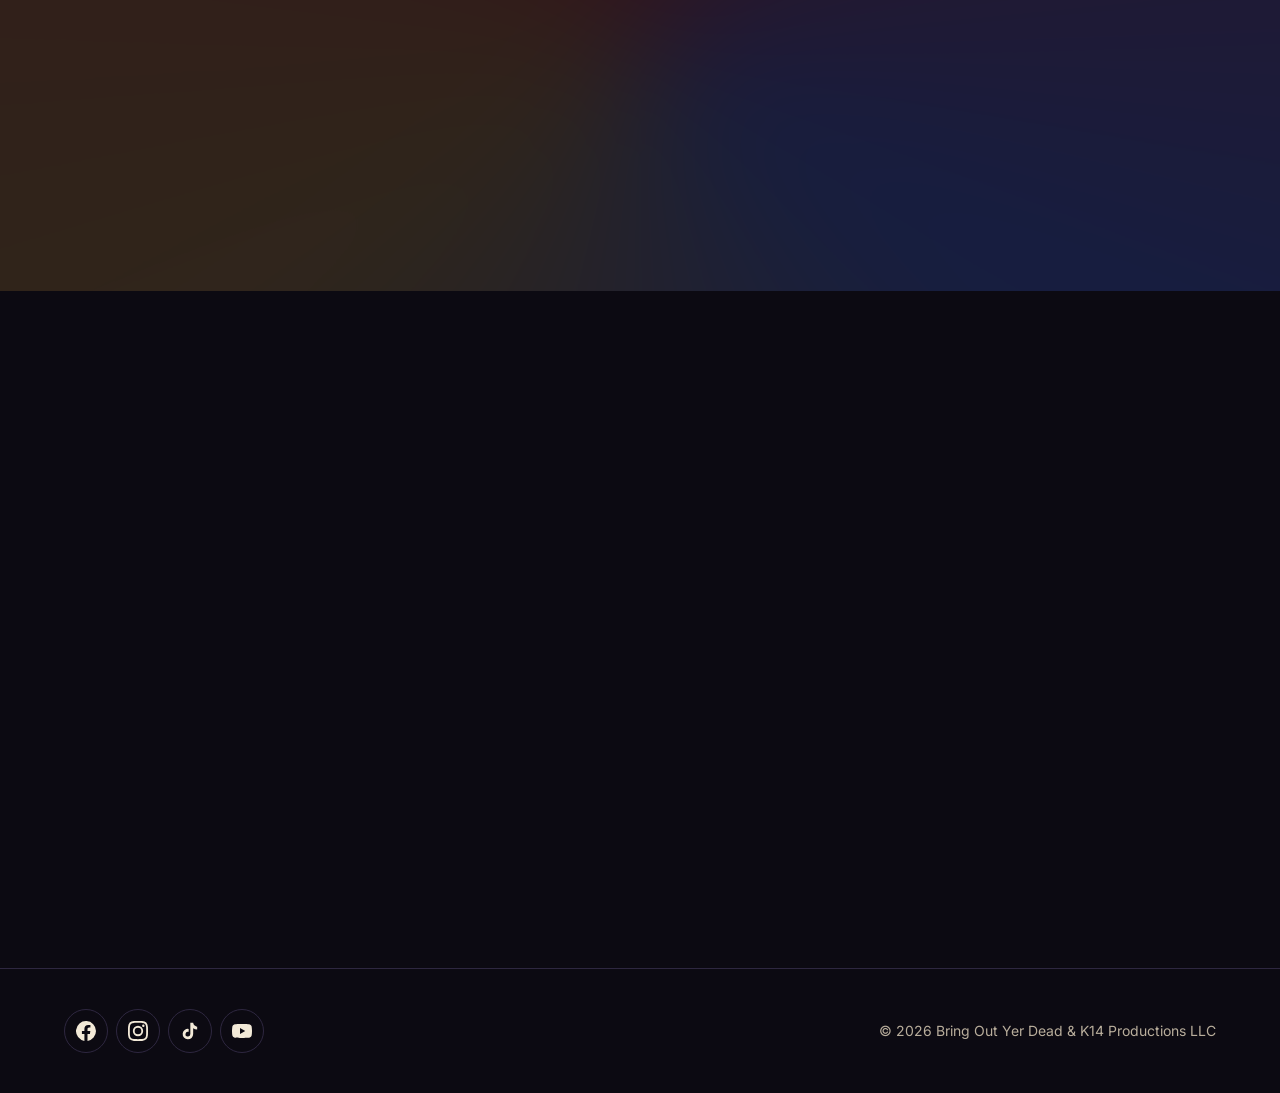
==== commit d53c9d5c: "Add photo gallery with lightbox, member portraits, marquee photo in About Co-Authored-By: Claude Opu" ====
--- a/index.html
+++ b/index.html
@@ -19,7 +19,7 @@
   <a class="brand" href="#top"><img src="img/icon.png" alt="">Bring Out Yer Dead</a>
   <button class="burger" id="burger" aria-label="Open menu" aria-expanded="false" aria-controls="links"><svg viewBox="0 0 24 24" width="26" height="26" fill="none" stroke="currentColor" stroke-width="2" stroke-linecap="round"><path d="M4 7h16M4 12h16M4 17h16"/></svg></button>
   <div class="links" id="links">
-    <a href="#shows">Shows</a><a href="#band">The Band</a><a href="#setlists">Setlists</a><a href="#watch">Watch</a><a href="#booking">Booking</a>
+    <a href="#shows">Shows</a><a href="#band">The Band</a><a href="#setlists">Setlists</a><a href="#watch">Watch</a><a href="#photos">Photos</a><a href="#booking">Booking</a>
     <a class="btn red" href="#join">Join The List</a>
   </div>
 </nav>
@@ -59,7 +59,7 @@
         <p>Whether you've been on the bus since the Fillmore days or you're catching your first "Scarlet&nbsp;›&nbsp;Fire," you're part of the show.</p>
         <div class="stats"><div><b>2019</b><span>Founded</span></div><div><b>6</b><span>Musicians</span></div><div><b>2</b><span>Drummers</span></div></div>
       </div>
-      <figure class="reveal"><img src="img/band.jpg" alt="The six members of Bring Out Yer Dead standing in front of a white barn wall with a LOVE sign" loading="lazy" width="1600" height="1200"></figure>
+      <figure class="reveal"><img src="img/marquee.jpg" alt="The six members of Bring Out Yer Dead under a theater marquee reading Tonight Live in Concert Bring Out Yer Dead" loading="lazy" width="1600" height="1067"></figure>
     </div>
     <div class="members" id="members"></div>
   </div>
@@ -85,6 +85,13 @@
       <span class="play"><svg viewBox="0 0 24 24" width="38" height="38" fill="#fff"><path d="M8 5v14l11-7z"/></svg></span>
       <span class="label">Latest From The Stage</span>
     </a>
+  </div>
+</section>
+
+<section class="band photos" id="photos">
+  <div class="wrap">
+    <div class="head reveal"><div><h2>Photos</h2><p class="lede">Tap any photo to see it full size.</p></div></div>
+    <div class="pgrid reveal" id="pgrid"></div>
   </div>
 </section>
 
@@ -137,6 +144,14 @@
   </div>
 </footer>
 
+<div class="lb" id="lb" role="dialog" aria-modal="true" aria-label="Photo viewer" hidden>
+  <button type="button" class="lbx" aria-label="Close">×</button>
+  <button type="button" class="lbp" aria-label="Previous photo">‹</button>
+  <img alt="">
+  <button type="button" class="lbn" aria-label="Next photo">›</button>
+  <span class="lbc" aria-live="polite"></span>
+</div>
+
 
 <script src="js/site.js"></script>
 <script charset="utf-8" src="https://widget.bandsintown.com/main.min.js" async></script>
--- a/css/site.css
+++ b/css/site.css
@@ -67,7 +67,7 @@
 .about .lede{color:var(--ink);font:500 clamp(19px,2.2vw,22px)/1.45 Inter,sans-serif;margin:18px 0 20px;padding-left:16px;border-left:3px solid var(--red)}
 .about .grid{display:grid;grid-template-columns:minmax(0,1.1fr) minmax(0,1fr);gap:clamp(28px,5vw,72px);align-items:center}
 .about figure{margin:0;position:relative}
-.about figure img{border-radius:18px;aspect-ratio:4/3;object-fit:cover;width:100%;height:auto}
+.about figure img{border-radius:18px;aspect-ratio:3/2;object-fit:cover;width:100%;height:auto}
 .about figcaption{font-size:13px;color:var(--mute);margin-top:10px}
 .stats{display:flex;gap:28px;flex-wrap:wrap;margin:24px 0 0;padding:20px 0 0;border-top:1px solid var(--line)}
 .stats b{display:block;font:600 30px Fraunces,serif;font-variation-settings:"SOFT" 100;color:var(--gold)}
@@ -75,7 +75,7 @@
 @media(max-width:820px){.about .grid{grid-template-columns:minmax(0,1fr)}}
 
 /* members */
-.members{display:grid;grid-template-columns:repeat(auto-fill,minmax(min(180px,42vw),1fr));gap:12px;margin-top:40px}
+.members{display:grid;grid-template-columns:repeat(auto-fill,minmax(min(170px,40vw),1fr));gap:12px;margin-top:40px}
 .m{background:var(--card);border:1px solid var(--line);border-radius:16px;padding:20px;display:grid;gap:4px;position:relative;overflow:hidden;transition:transform .25s,border-color .25s}
 .m:hover{transform:translateY(-4px);border-color:var(--red)}
 .m svg{width:34px;height:34px;color:var(--red2);margin-bottom:10px}
@@ -107,16 +107,6 @@
 .watch .frame:hover .play{transform:scale(1.08)}
 .watch .label{position:absolute;left:24px;bottom:20px;font:600 20px Fraunces,serif;font-variation-settings:"SOFT" 100}
 .watch iframe{position:absolute;inset:0;width:100%;height:100%;border:0}
-.watch .frame{margin-bottom:0}.gallery{display:grid;grid-template-columns:2fr 1fr;grid-template-rows:1fr 1fr;gap:14px;margin-top:14px}
-.gallery button{padding:0;border:0;border-radius:14px;overflow:hidden;cursor:zoom-in;background:#000}
-.gallery button:first-child{grid-row:span 2}
-.gallery img{width:100%;height:100%;object-fit:cover;aspect-ratio:auto;transition:transform .5s}
-.gallery button:hover img{transform:scale(1.04)}
-@media(max-width:600px){.watch .frame{margin-bottom:0}.gallery{grid-template-columns:1fr 1fr;grid-template-rows:auto}.gallery button:first-child{grid-column:span 2;grid-row:auto}}
-.lb{position:fixed;inset:0;z-index:80;background:rgba(5,4,8,.94);display:none;place-items:center;padding:24px}
-.lb.on{display:grid}
-.lb img{max-height:86vh;border-radius:10px}
-.lb button{position:absolute;top:14px;right:14px;width:48px;height:48px;border-radius:50%;border:1px solid var(--line);background:var(--card);color:var(--ink);font-size:22px;cursor:pointer}
 
 /* join + booking */
 .join{position:relative;overflow:hidden;isolation:isolate;text-align:center}
@@ -151,3 +141,23 @@
 .reveal{opacity:0;transform:translateY(24px);transition:opacity .8s,transform .8s}
 .reveal.in{opacity:1;transform:none}
 @media(prefers-reduced-motion:reduce){.reveal{opacity:1;transform:none;transition:none}}
+
+/* photo gallery */
+.pgrid{columns:3 260px;column-gap:12px}
+.pgrid button{display:block;width:100%;padding:0;border:0;border-radius:12px;overflow:hidden;cursor:zoom-in;background:#000;margin:0 0 12px;break-inside:avoid}
+.pgrid img{width:100%;height:auto;display:block;transition:transform .6s}
+.pgrid button:hover img{transform:scale(1.05)}
+@media(max-width:600px){.pgrid{columns:2;column-gap:8px}.pgrid button{margin-bottom:8px;border-radius:8px}}
+.lb{position:fixed;inset:0;z-index:90;background:rgba(5,4,8,.95);display:grid;place-items:center;padding:56px 12px}
+.lb[hidden]{display:none}
+.lb img{max-width:100%;max-height:calc(100vh - 112px);border-radius:8px;box-shadow:0 20px 60px #000}
+.lb button{position:absolute;width:52px;height:52px;border-radius:50%;border:1px solid var(--line);background:rgba(28,23,38,.85);color:var(--ink);font-size:30px;line-height:1;cursor:pointer;display:grid;place-items:center}
+.lb button:hover{border-color:var(--red)}
+.lbx{top:12px;right:12px}.lbp{left:12px;top:50%;transform:translateY(-50%)}.lbn{right:12px;top:50%;transform:translateY(-50%)}
+.lbc{position:absolute;bottom:16px;left:0;right:0;text-align:center;color:var(--mute);font-size:14px}
+@media(max-width:600px){.lbp,.lbn{top:auto;bottom:8px;transform:none}.lbc{bottom:22px}}
+/* member photos */
+.m .ph{display:block;width:calc(100% + 40px);max-width:none;margin:-20px -20px 14px;height:auto;aspect-ratio:4/5;object-fit:cover;background:#000}
+.m .noph{display:grid;place-items:center;width:calc(100% + 40px);margin:-20px -20px 14px;aspect-ratio:4/5;background:linear-gradient(160deg,#2a1f38,#15111d)}
+.m .noph svg{width:56px;height:56px;margin:0;opacity:.8}
+.m{align-content:start}
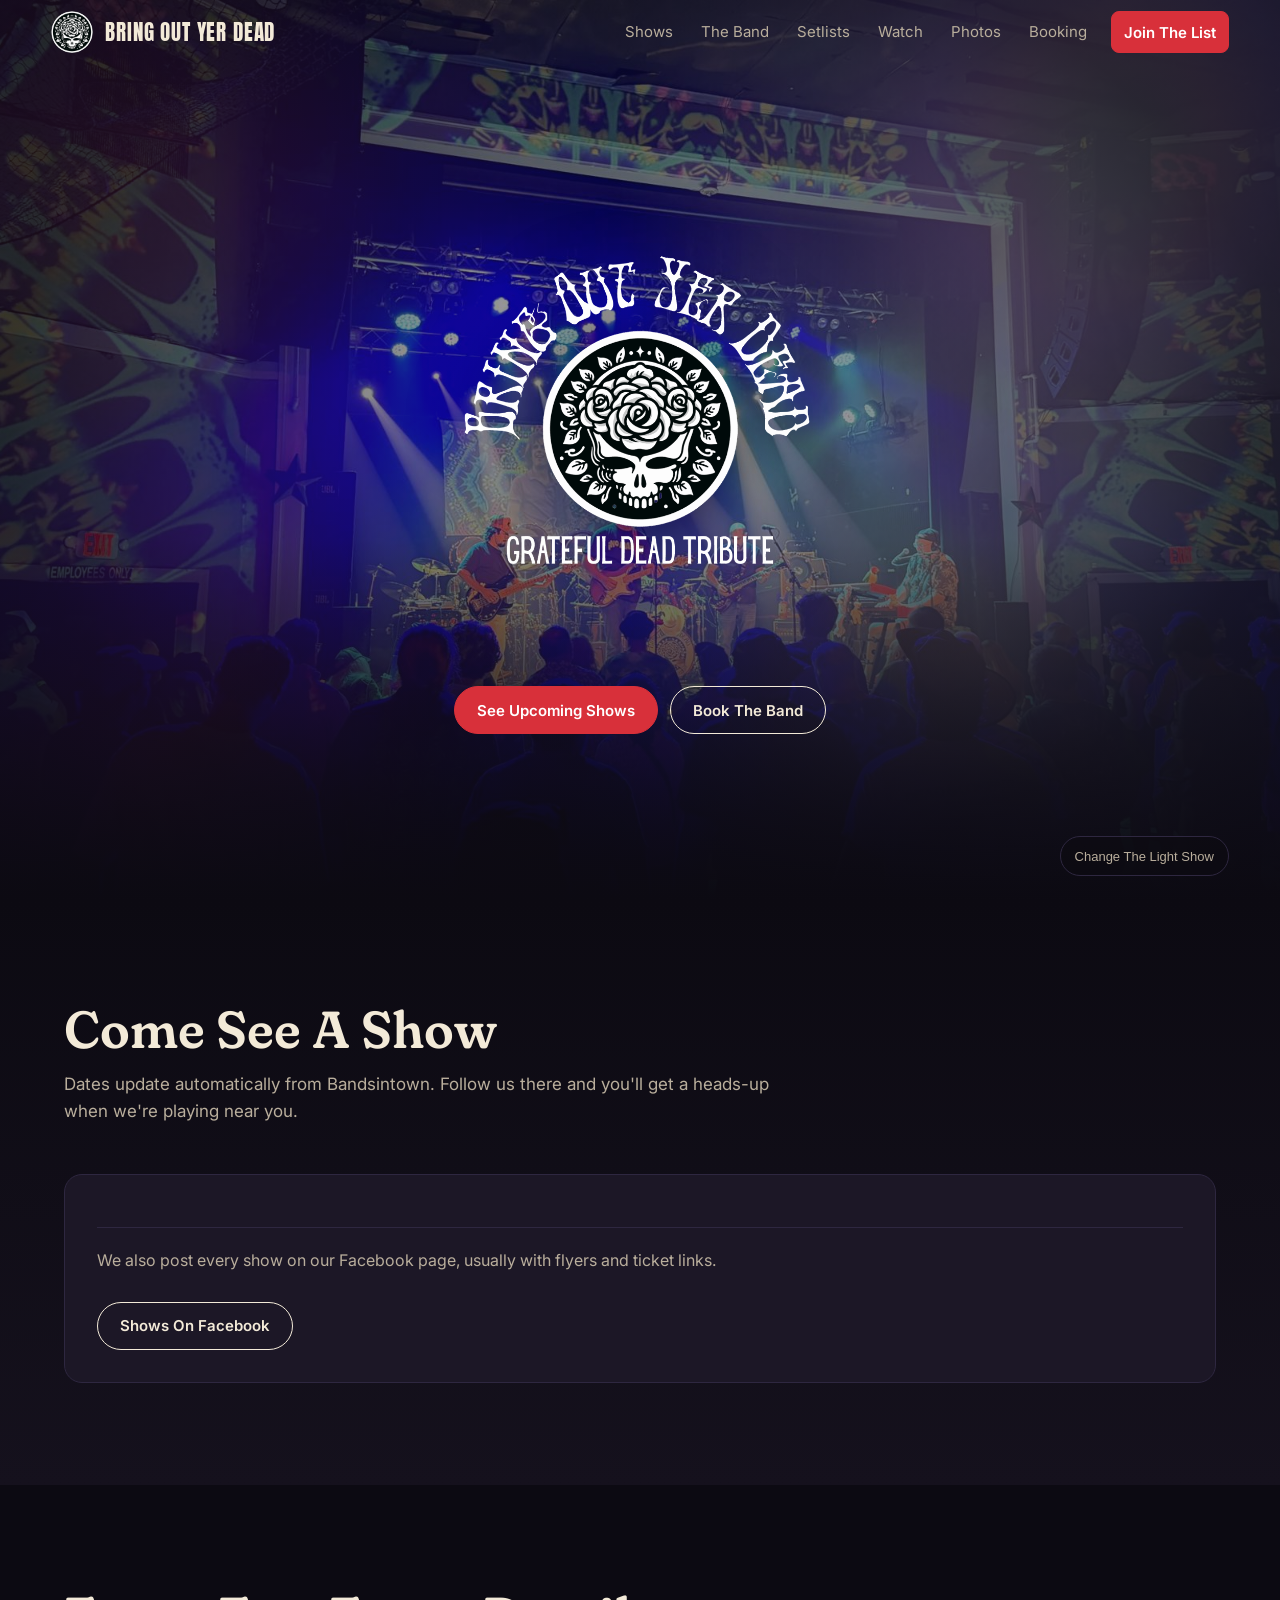
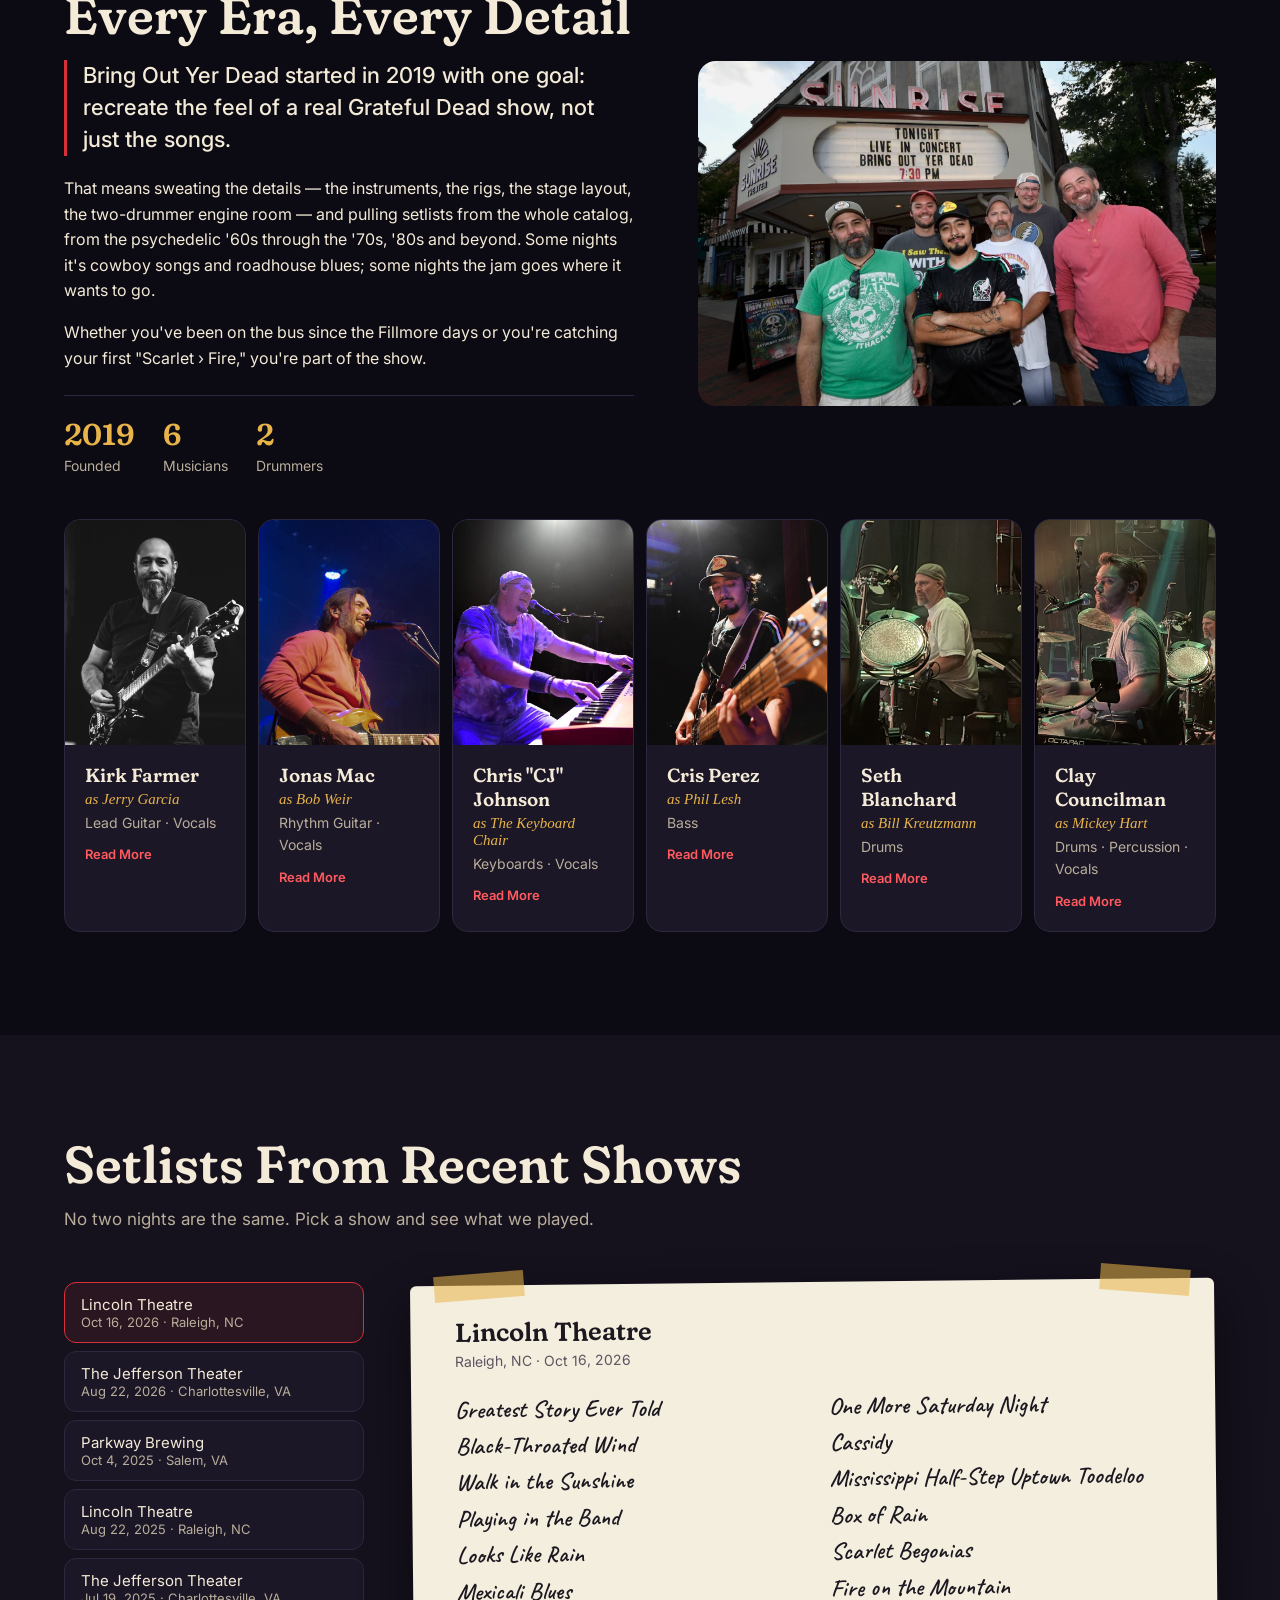
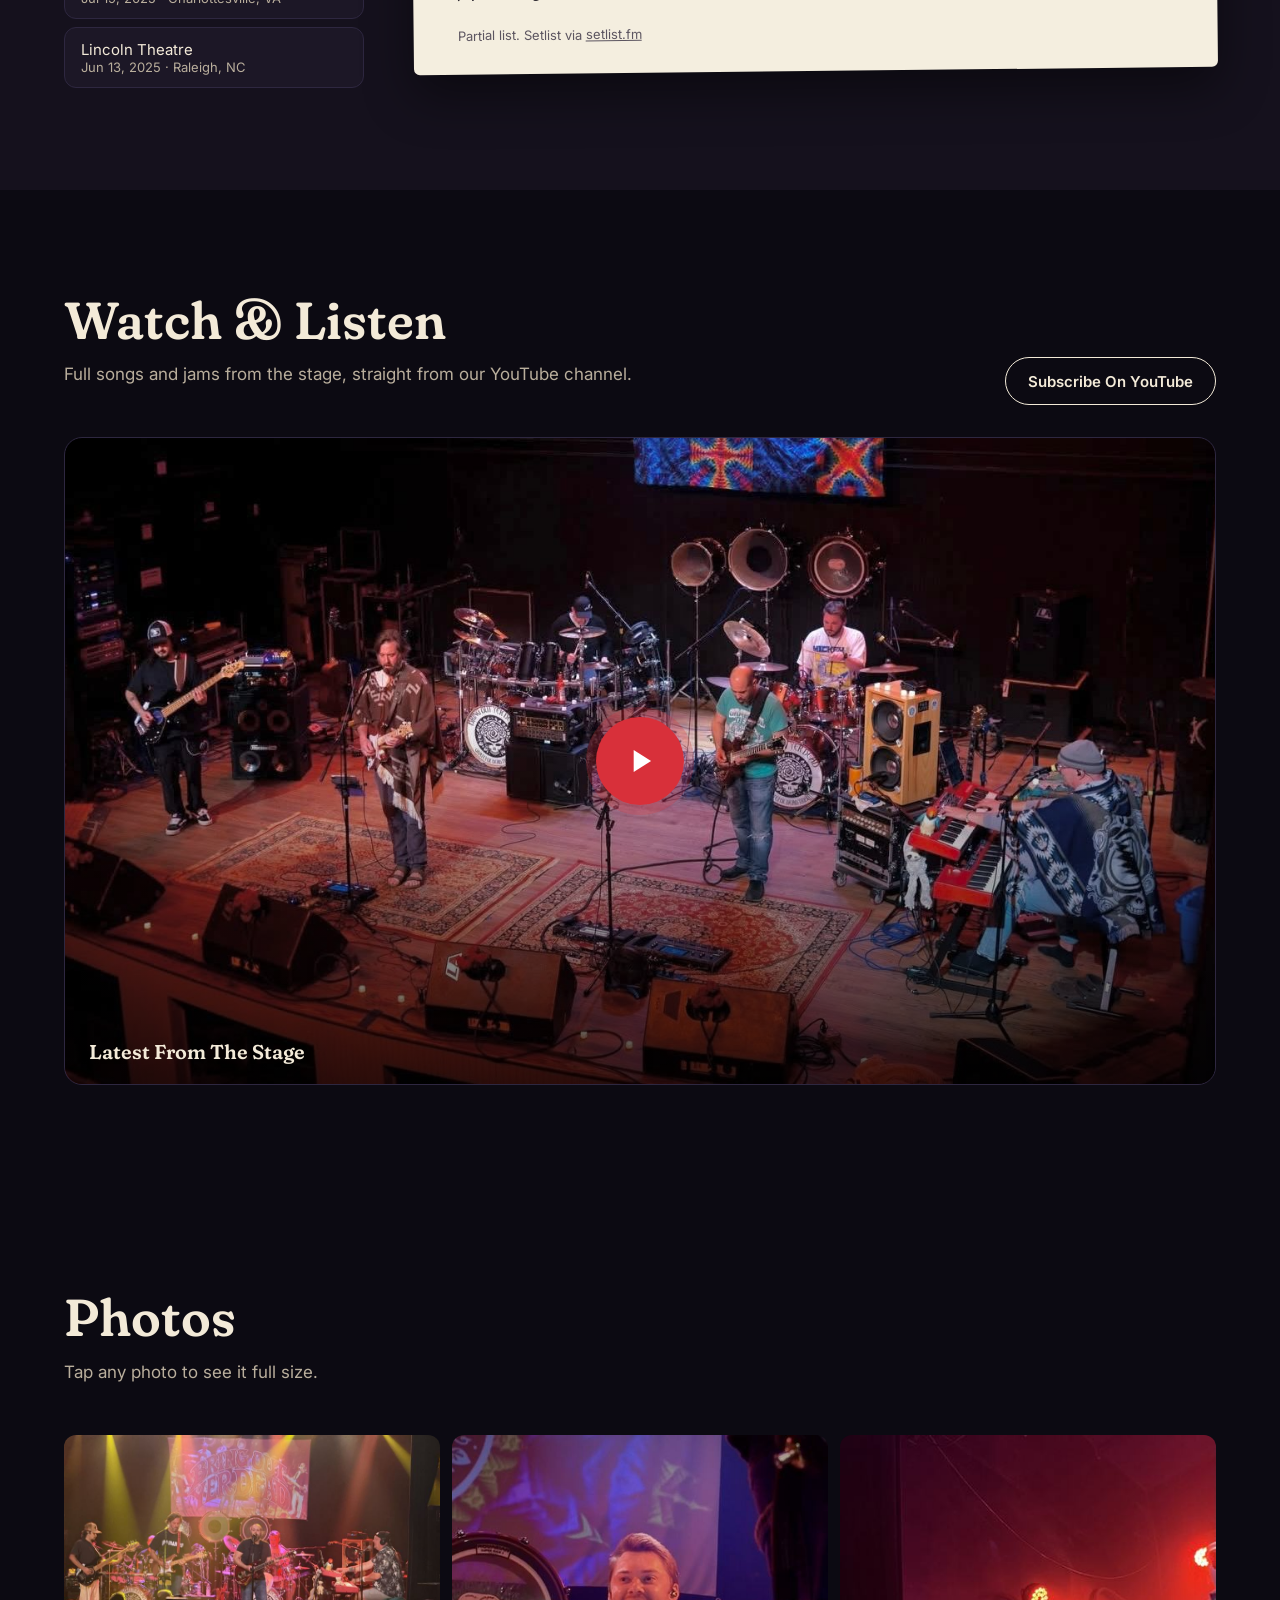
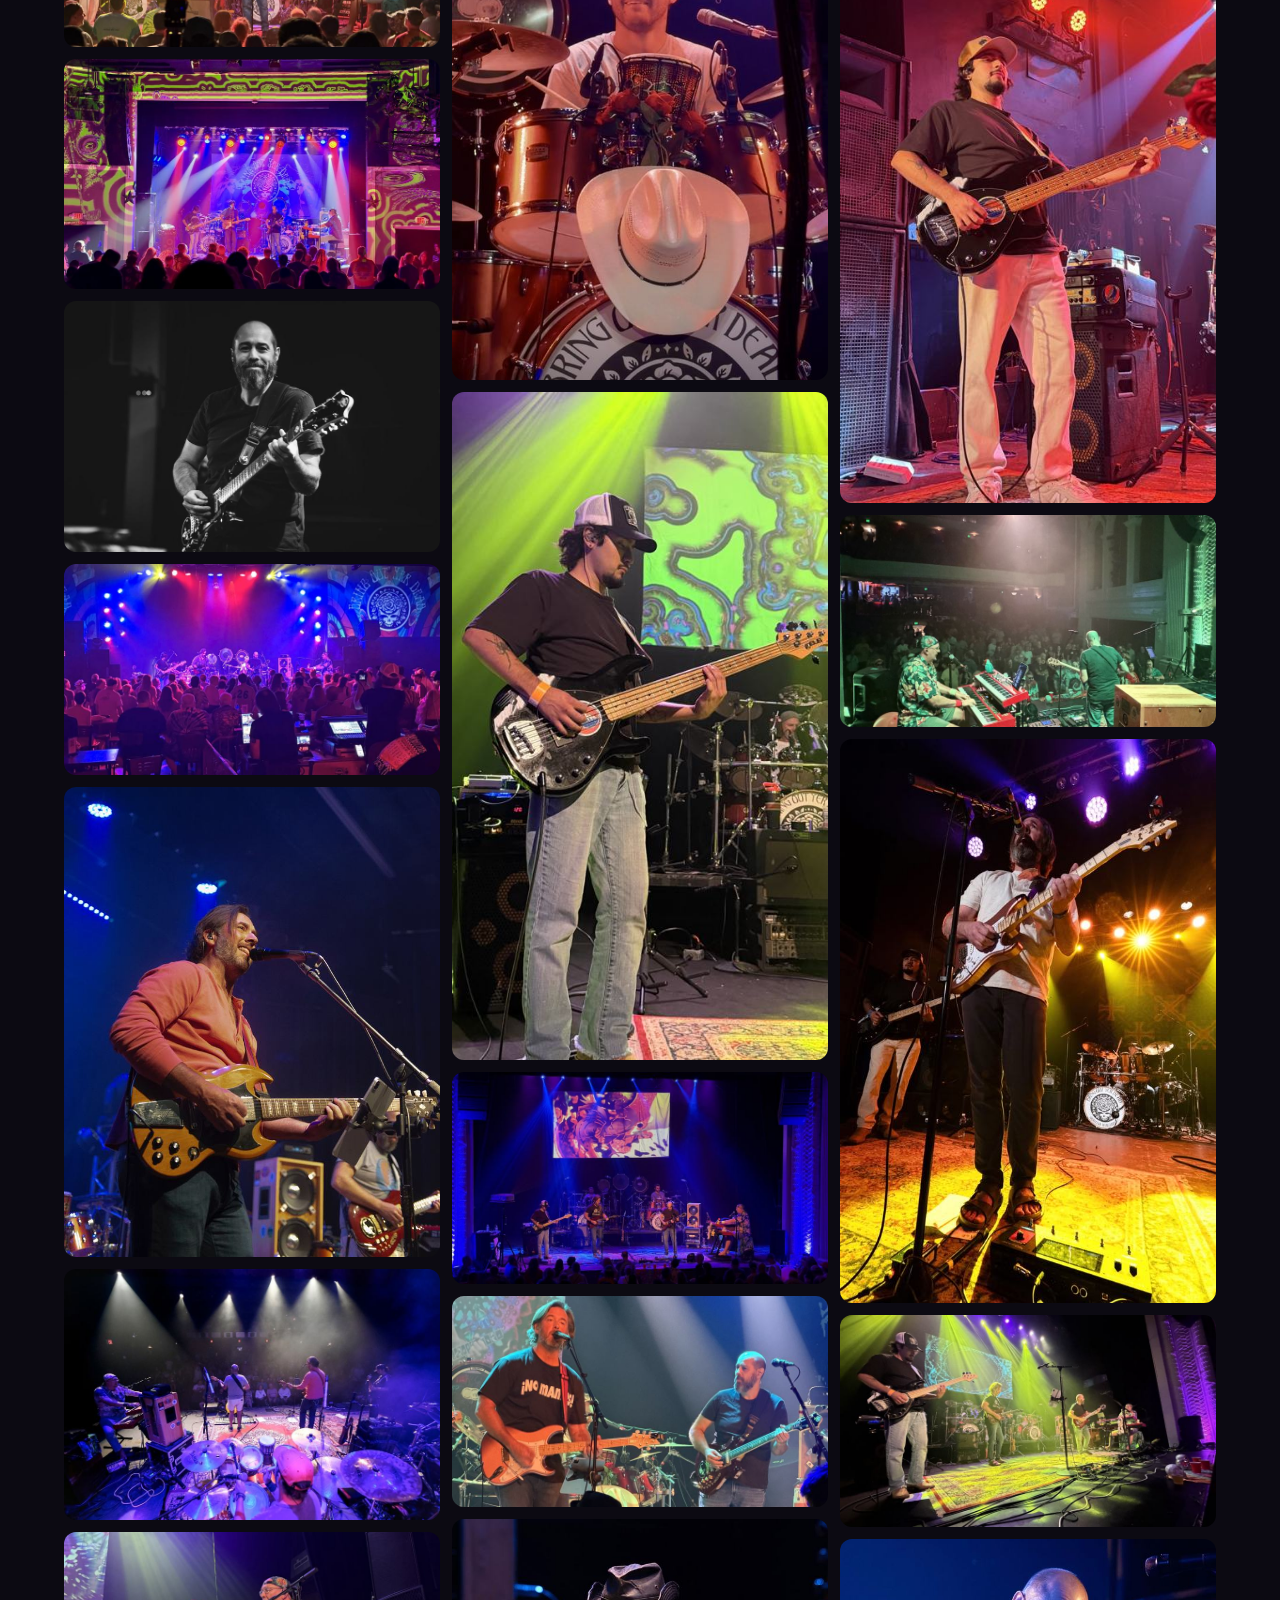
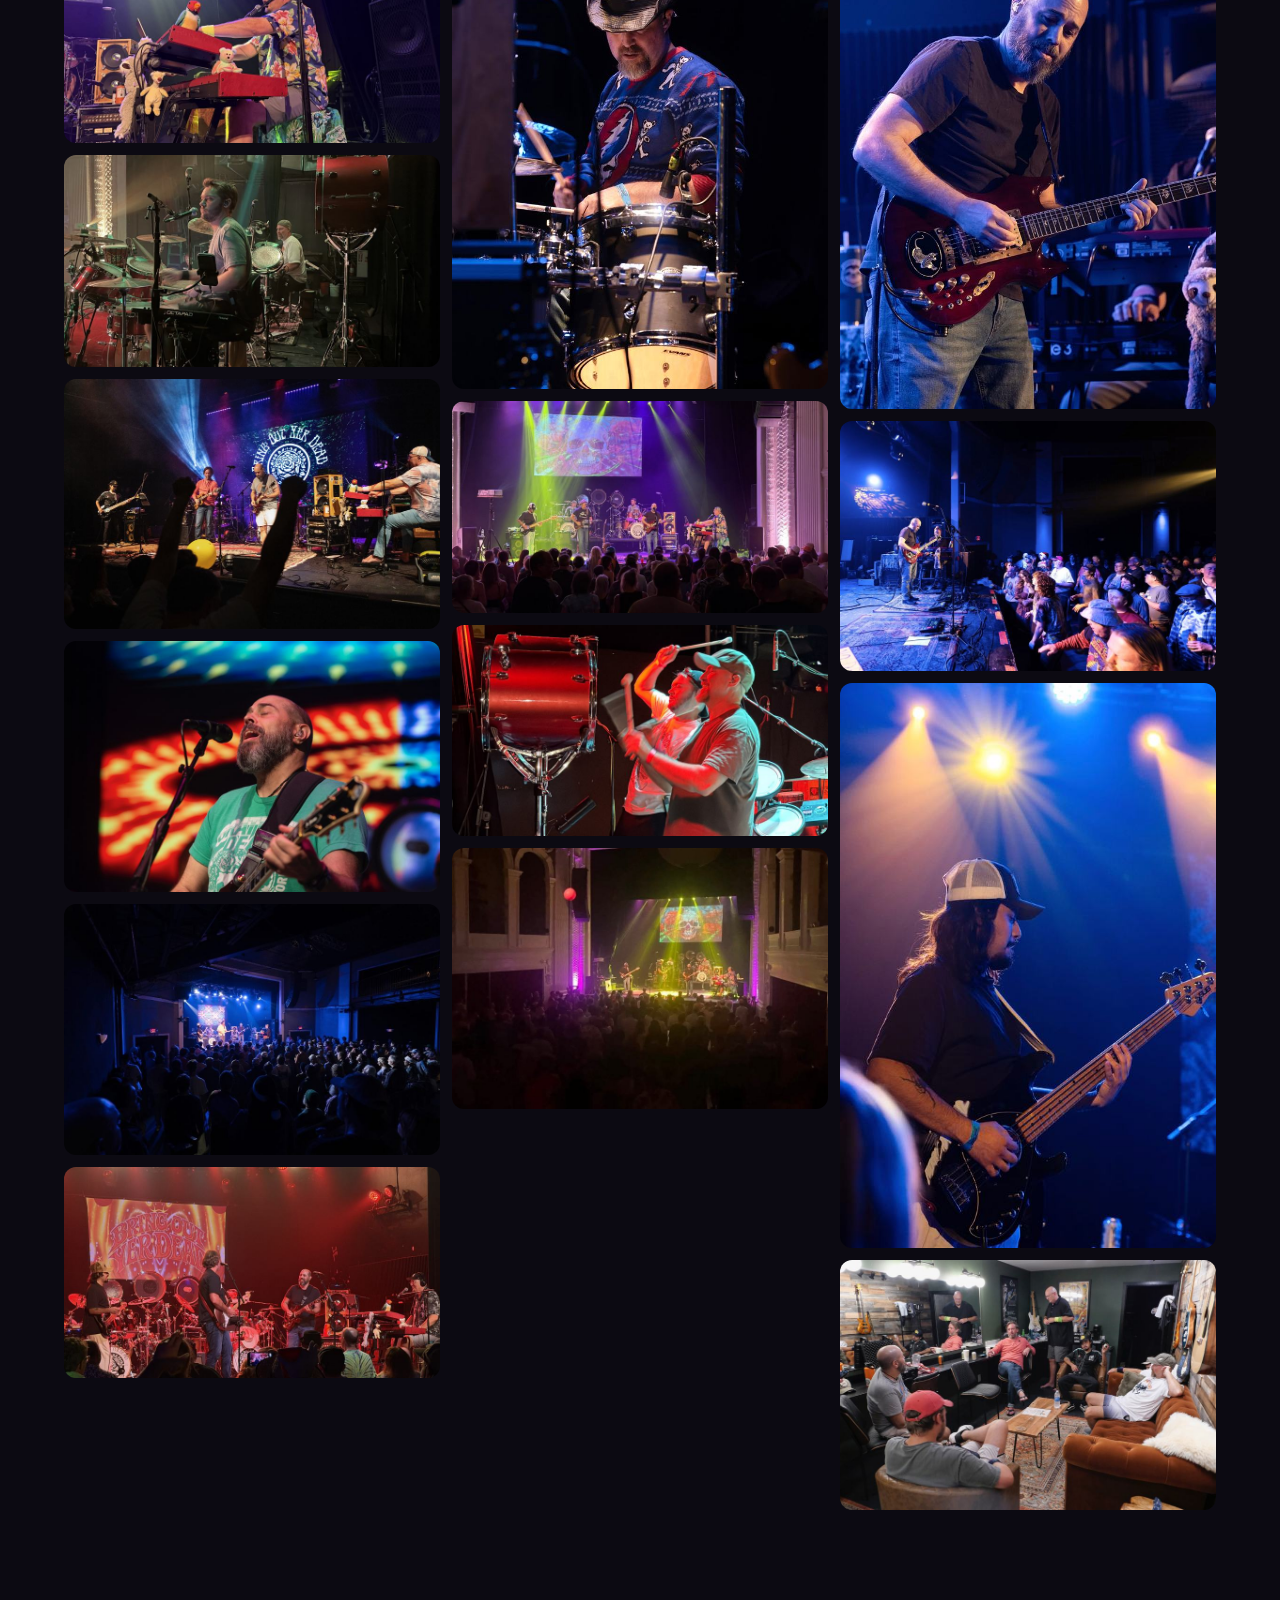
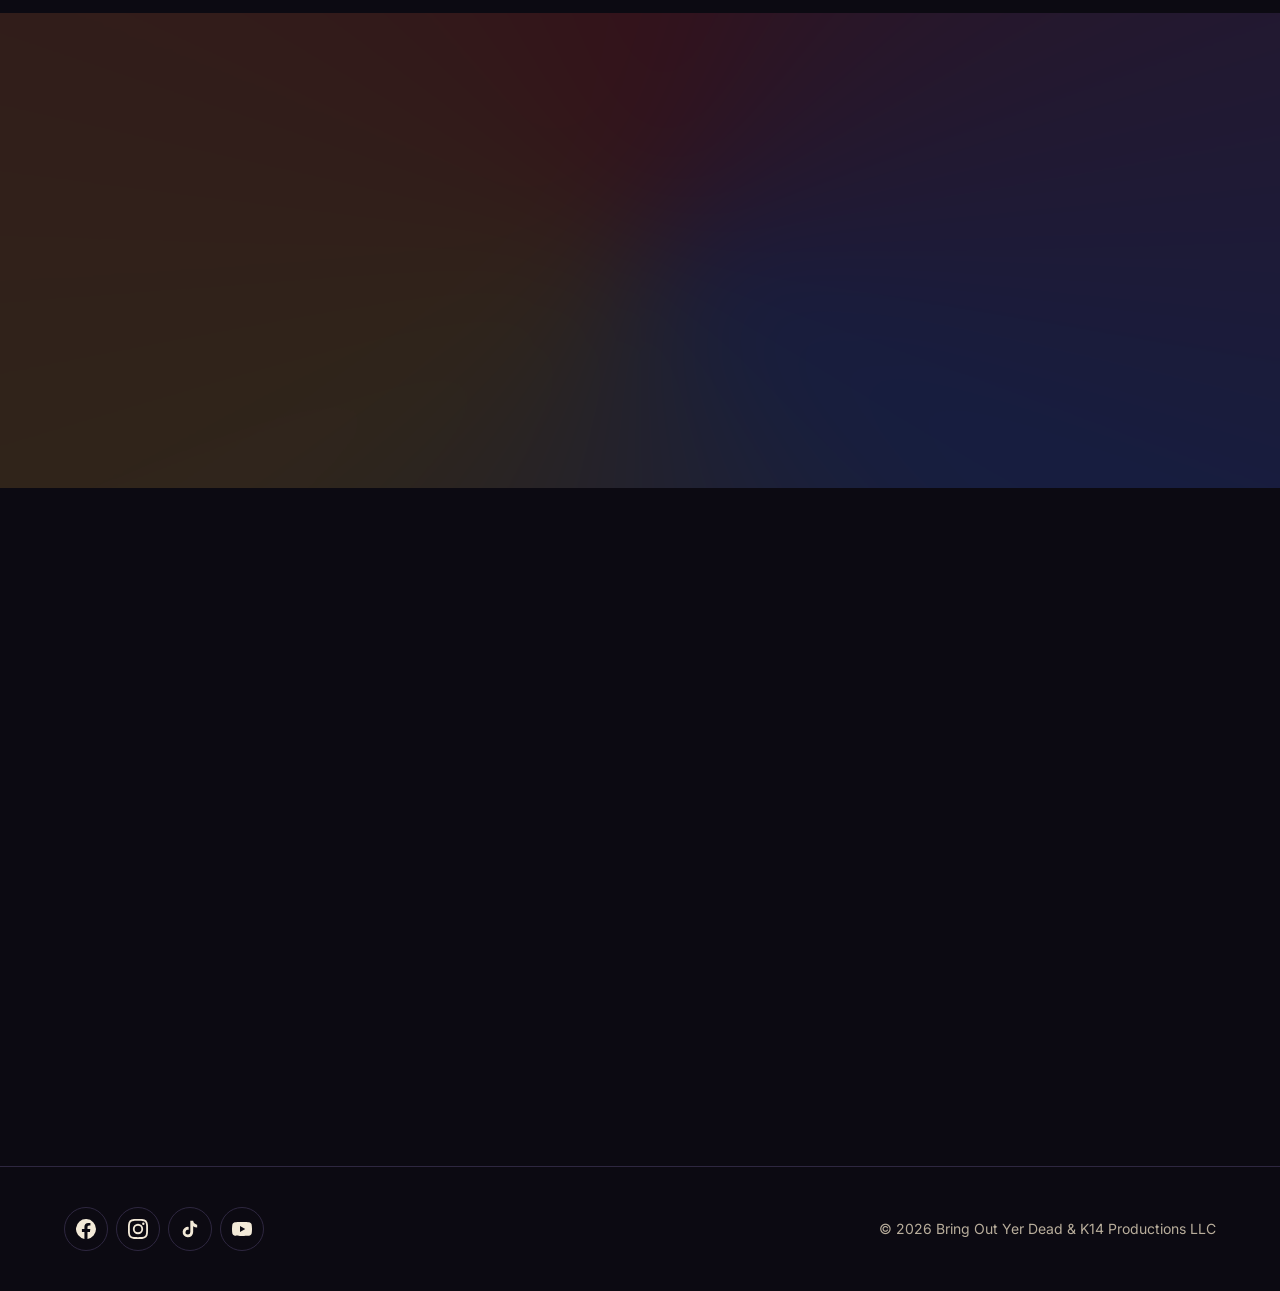
==== commit 57f2a786: "Member bio panels with roles and photos; fix two mislabeled gallery photos Co-Authored-By: Claude Op" ====
--- a/index.html
+++ b/index.html
@@ -144,6 +144,14 @@
   </div>
 </footer>
 
+<div class="md" id="md" role="dialog" aria-modal="true" aria-labelledby="mdt" hidden>
+  <div class="mdbox">
+    <button type="button" class="mdx" aria-label="Close">×</button>
+    <div class="mdpics"></div>
+    <div class="mdtxt"></div>
+  </div>
+</div>
+
 <div class="lb" id="lb" role="dialog" aria-modal="true" aria-label="Photo viewer" hidden>
   <button type="button" class="lbx" aria-label="Close">×</button>
   <button type="button" class="lbp" aria-label="Previous photo">‹</button>
--- a/css/site.css
+++ b/css/site.css
@@ -161,3 +161,23 @@
 .m .noph{display:grid;place-items:center;width:calc(100% + 40px);margin:-20px -20px 14px;aspect-ratio:4/5;background:linear-gradient(160deg,#2a1f38,#15111d)}
 .m .noph svg{width:56px;height:56px;margin:0;opacity:.8}
 .m{align-content:start}
+
+/* member cards + bio panel */
+button.m{font:inherit;color:inherit;text-align:left;cursor:pointer;width:100%}
+.m em{font:italic 500 15px Fraunces,serif;font-variation-settings:"SOFT" 100;color:var(--gold)}
+.m .more{font-style:normal;font-size:13px;font-weight:600;color:var(--red2);margin-top:6px}
+.md{position:fixed;inset:0;z-index:95;background:rgba(5,4,8,.88);display:grid;place-items:center;padding:16px;overflow-y:auto}
+.md[hidden]{display:none}
+.mdbox{position:relative;width:min(860px,100%);background:var(--card);border:1px solid var(--line);border-radius:20px;overflow:hidden;box-shadow:0 30px 80px #000}
+.mdx{position:absolute;top:12px;right:12px;z-index:2;width:48px;height:48px;border-radius:50%;border:1px solid var(--line);background:rgba(12,10,18,.8);color:var(--ink);font-size:28px;cursor:pointer}
+.mdx:hover{border-color:var(--red)}
+.mdpics{display:grid;grid-template-columns:minmax(0,2fr) minmax(0,1fr);grid-template-rows:repeat(2,minmax(0,1fr));gap:4px;height:clamp(240px,40vw,380px);overflow:hidden}
+.mdpics img{min-height:0}
+.mdpics img{width:100%;height:100%;object-fit:cover;object-position:50% 30%}
+.mdpics img:first-child{grid-row:span 2}
+.mdtxt{padding:24px clamp(20px,4vw,36px) 30px;display:grid;gap:4px}
+.mdtxt h3{font-size:clamp(26px,3.5vw,34px)}
+.mdtxt em{font:italic 500 19px Fraunces,serif;font-variation-settings:"SOFT" 100;color:var(--gold)}
+.mdtxt span{color:var(--mute);font-size:14px}
+.mdtxt p{margin:14px 0 0;font-size:17px;max-width:62ch}
+@media(max-width:600px){.mdpics{grid-template-columns:1fr 1fr;grid-template-rows:auto auto;height:auto;overflow:visible}.mdpics img{aspect-ratio:1}.mdpics img:first-child{grid-column:span 2;grid-row:auto;aspect-ratio:4/3}}
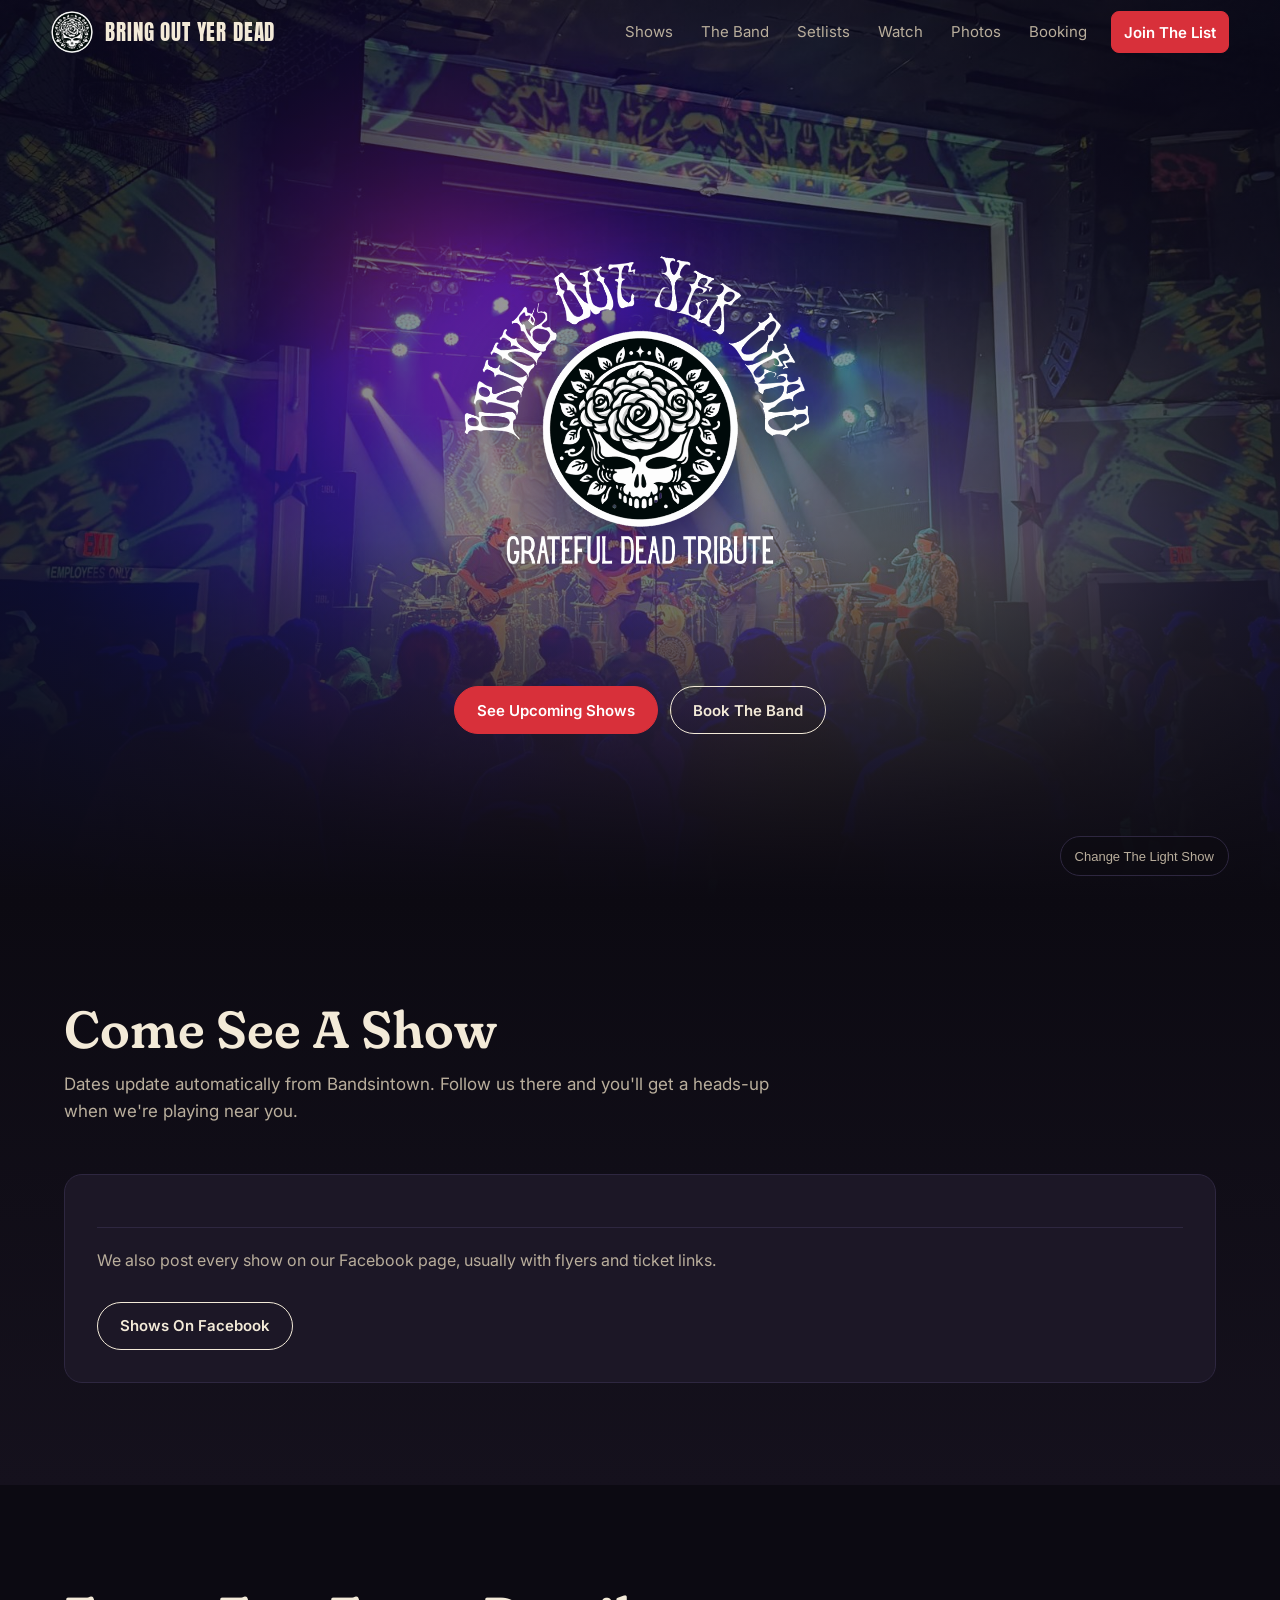
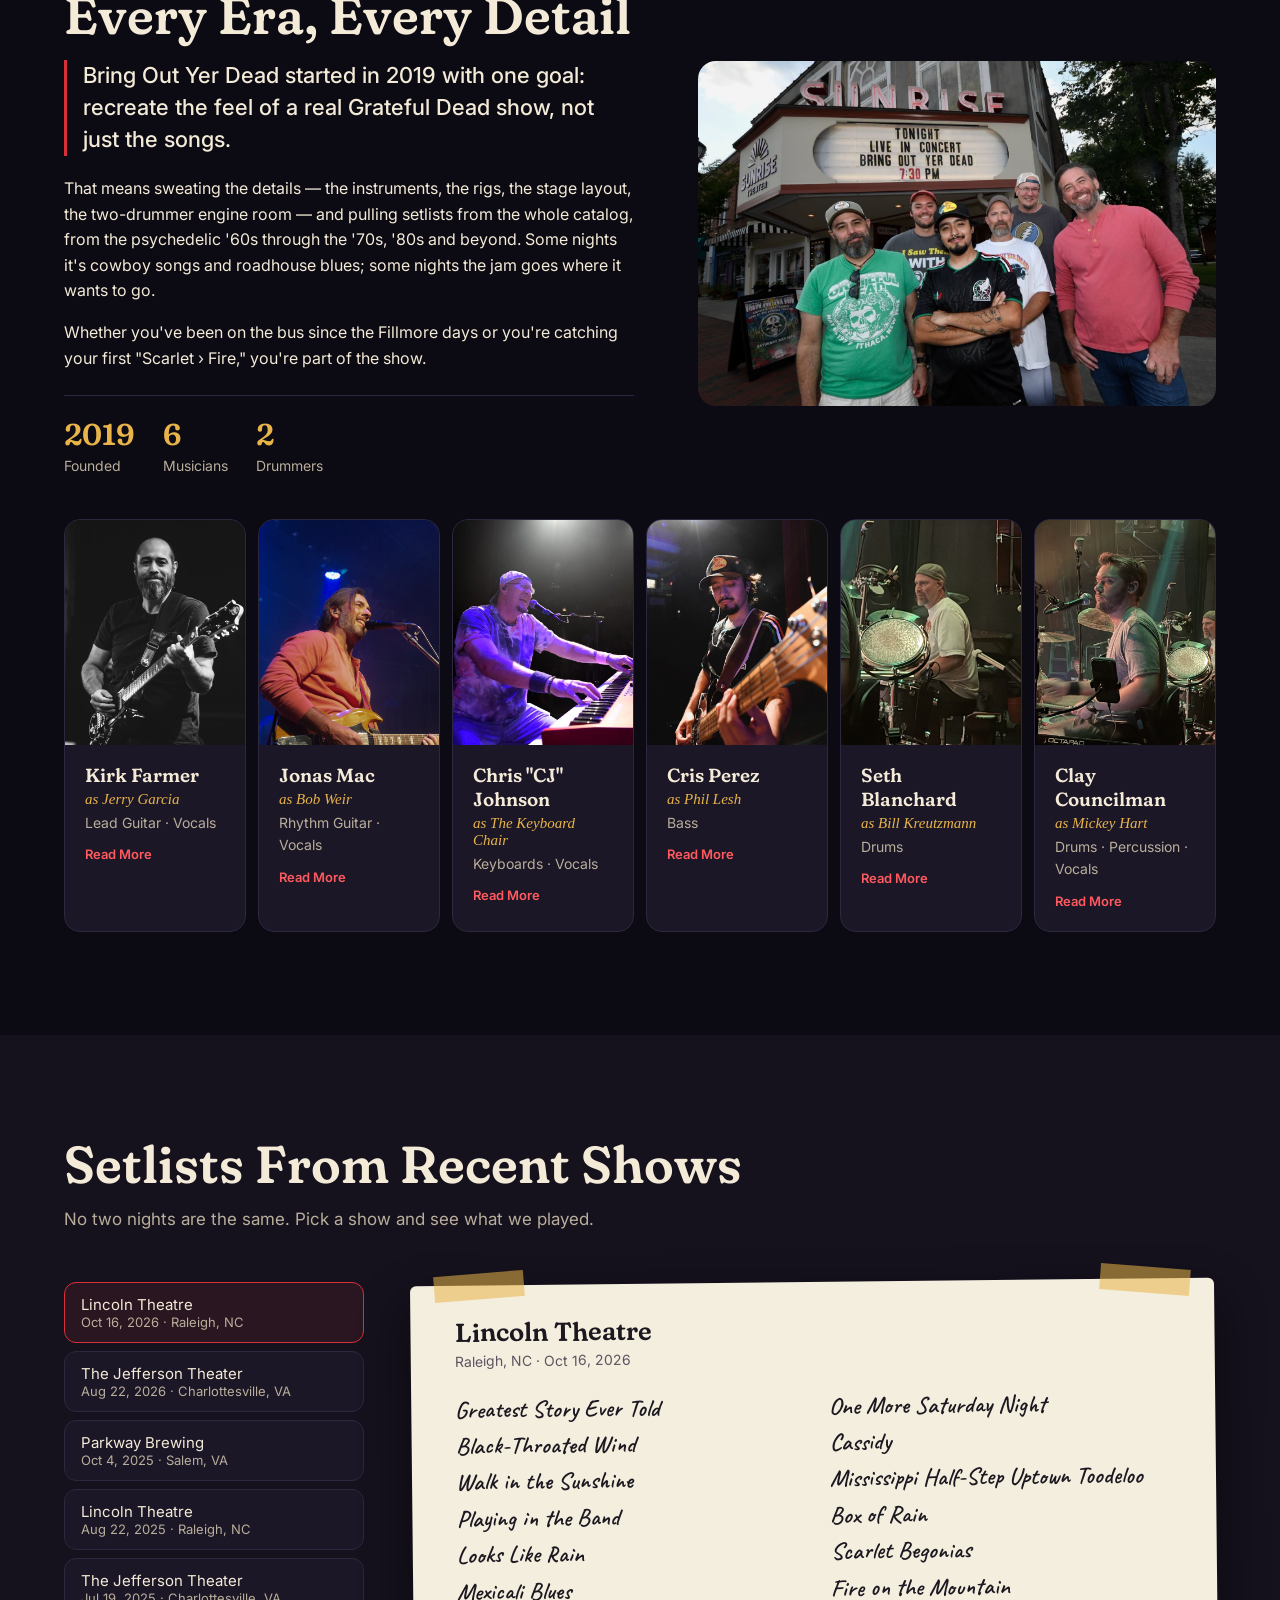
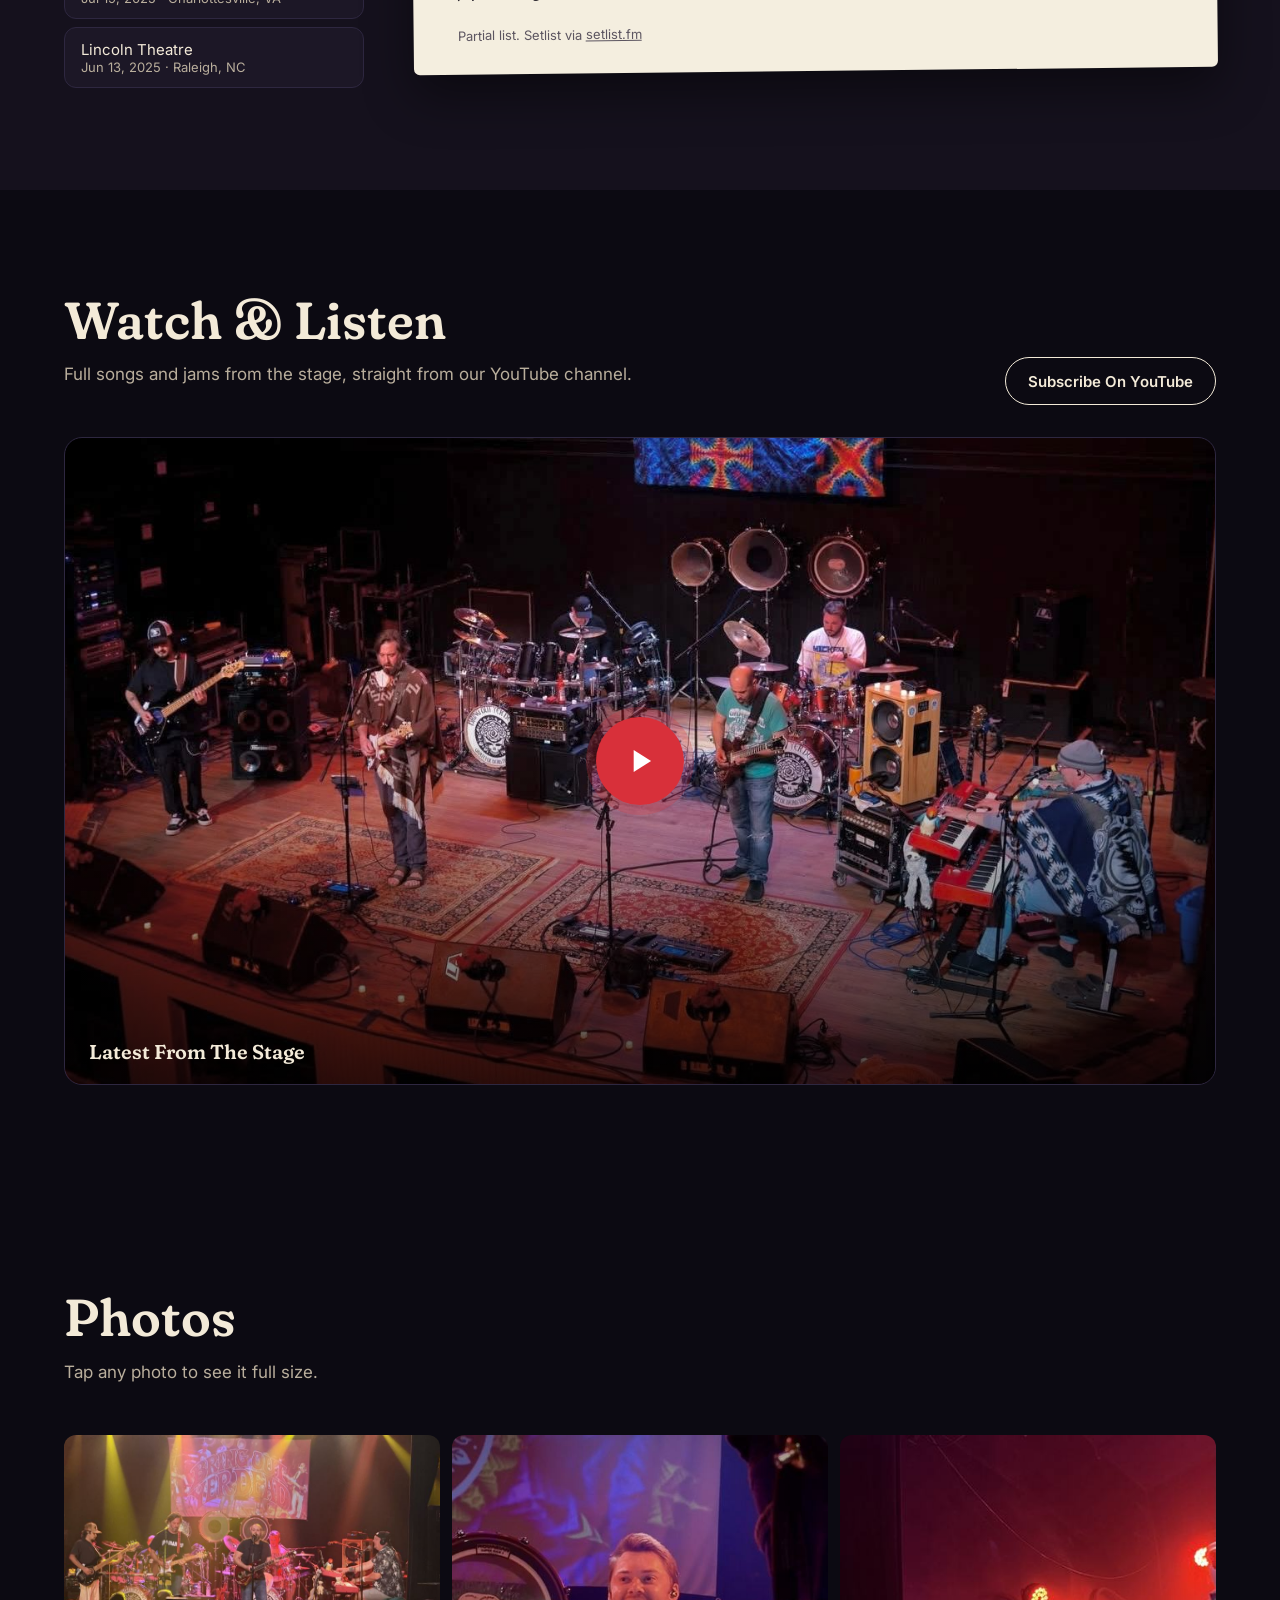
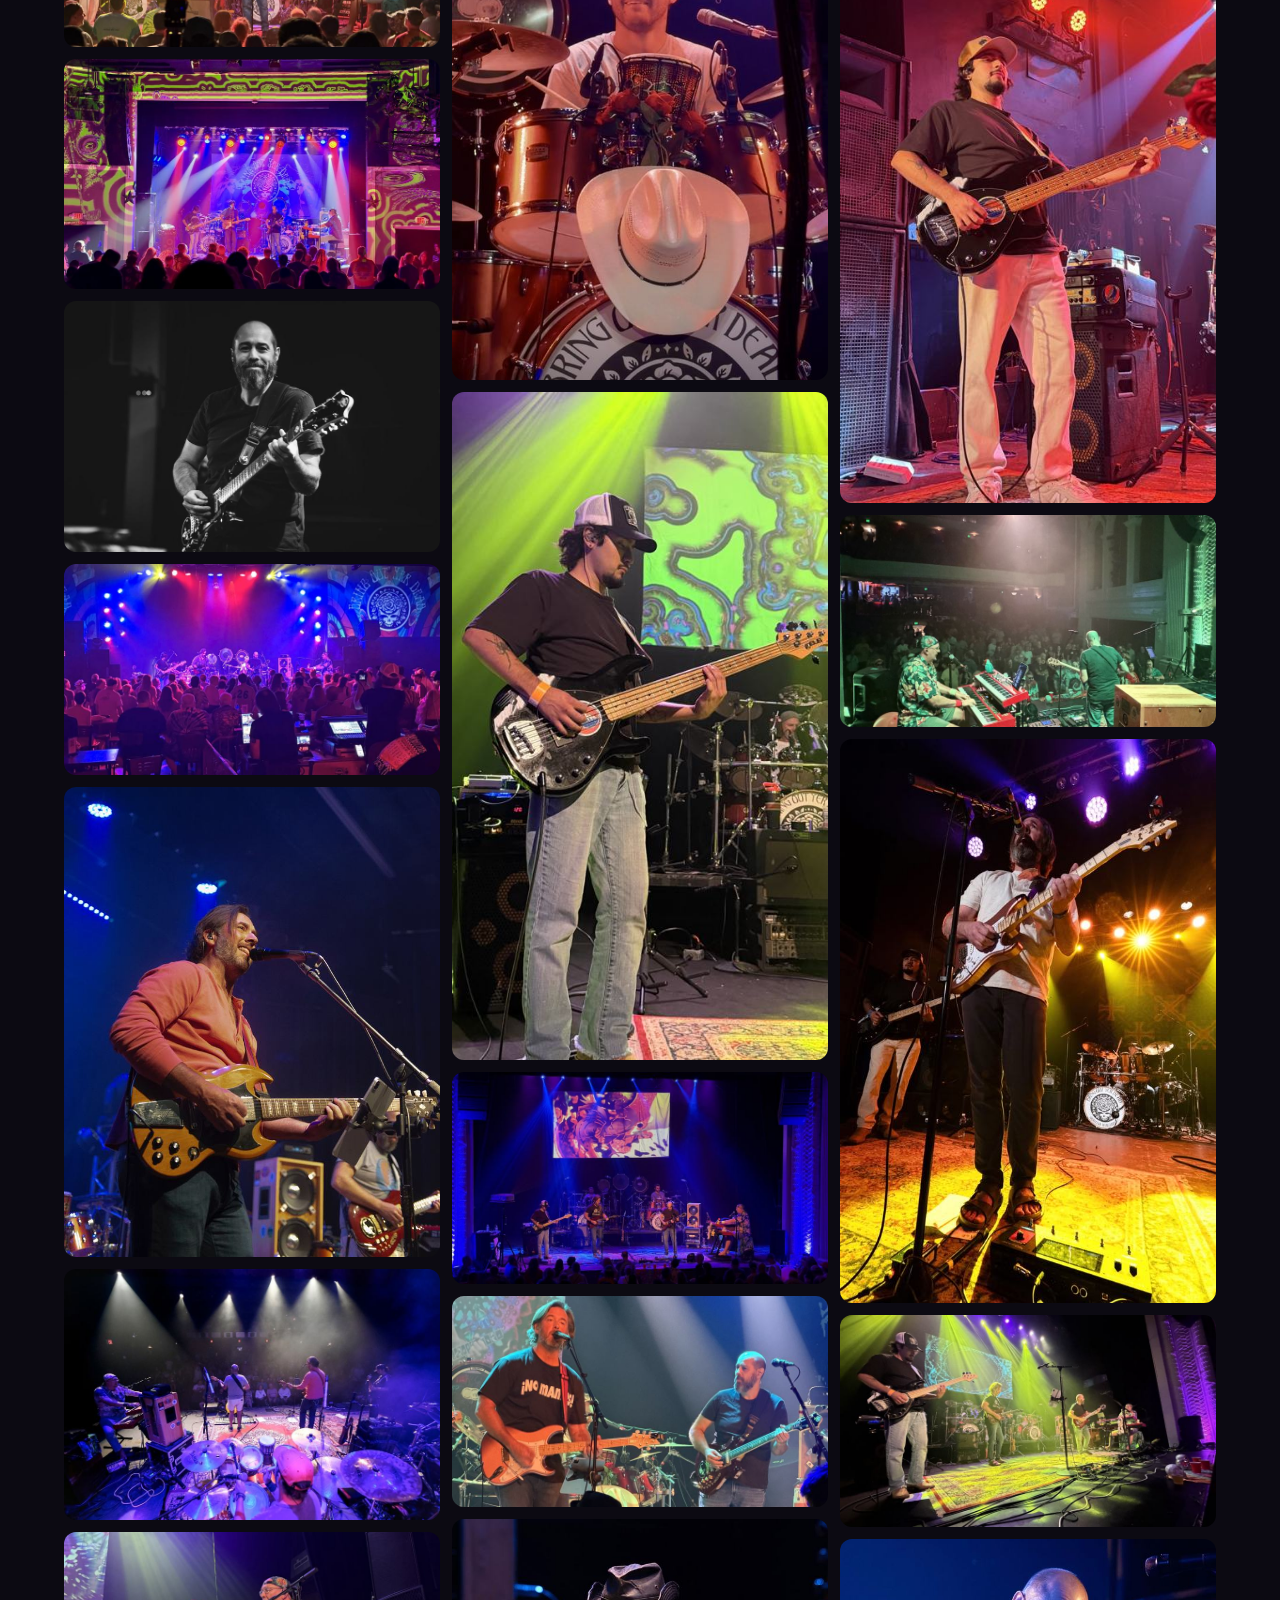
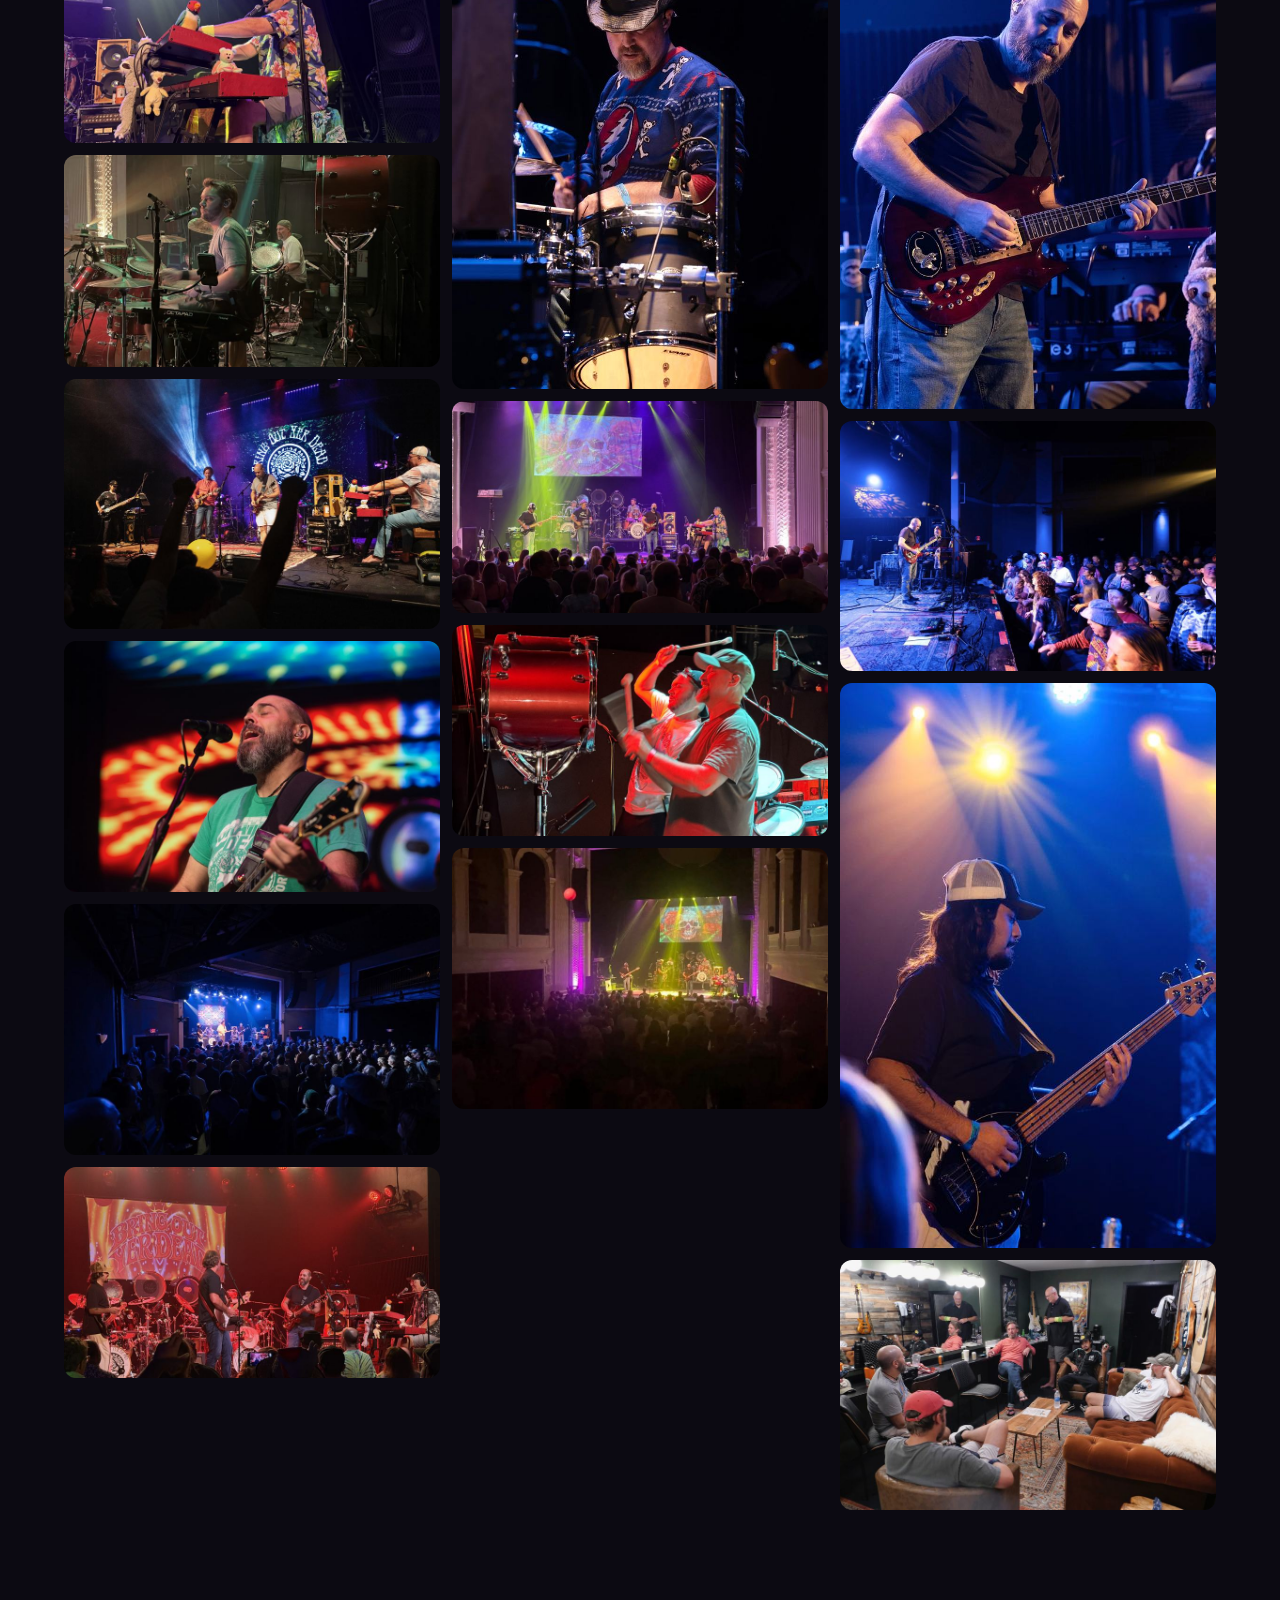
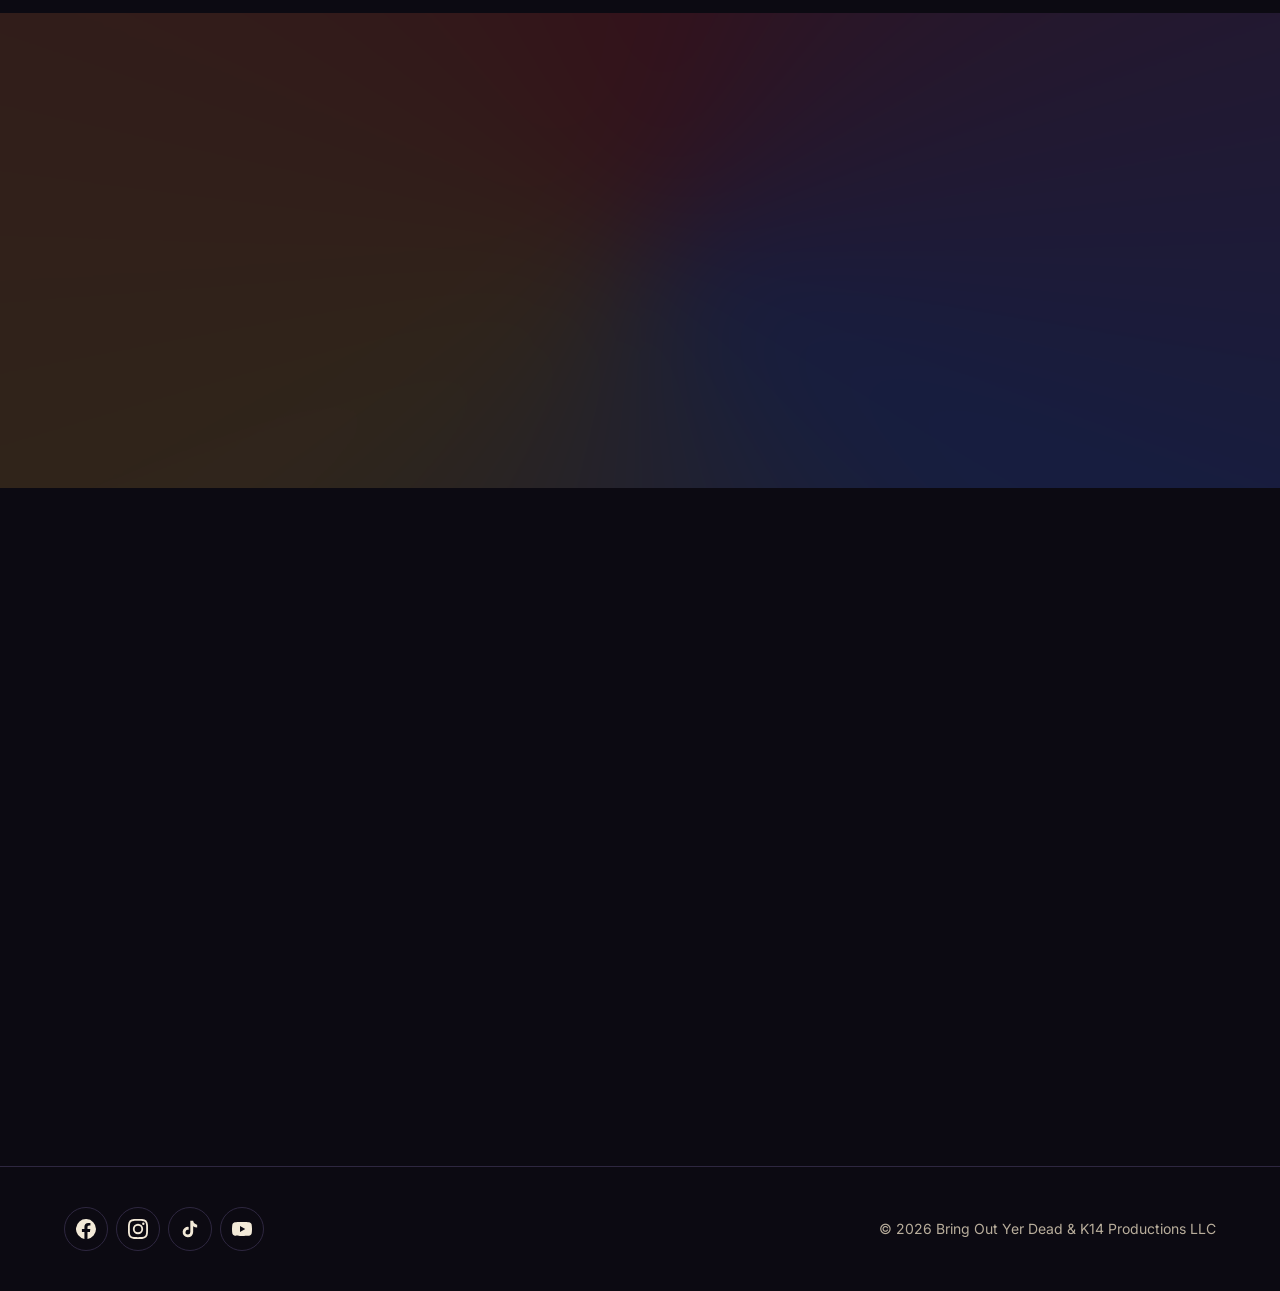
==== commit 22c82b12: "Move forms to Cloudflare Pages Functions backed by Brevo Co-Authored-By: Claude Opus 5.5 <noreply@an" ====
--- a/index.html
+++ b/index.html
@@ -99,8 +99,7 @@
   <div class="wrap">
     <h2 class="reveal">Get On The Bus</h2>
     <p class="lede reveal">Join the fan club list for show announcements, band news, and the occasional bit of Dead history. No spam, ever.</p>
-    <form class="sub reveal" name="mailing-list" method="POST" data-netlify="true" netlify-honeypot="bot-field">
-      <input type="hidden" name="form-name" value="mailing-list">
+    <form class="sub reveal" name="mailing-list" method="POST" action="/api/subscribe" data-ajax>
       <p hidden><label>Leave blank <input name="bot-field"></label></p>
       <input type="email" name="email" placeholder="you@example.com" required aria-label="Email address" autocomplete="email">
       <button class="btn red" type="submit">Subscribe</button>
@@ -124,8 +123,7 @@
     </div>
     <div class="reveal">
       <h3 style="margin-bottom:16px">Drop Us A Line</h3>
-      <form class="cform" name="contact" method="POST" data-netlify="true" netlify-honeypot="bot-field">
-        <input type="hidden" name="form-name" value="contact">
+      <form class="cform" name="contact" method="POST" action="/api/contact" data-ajax>
         <p hidden><label>Leave blank <input name="bot-field"></label></p>
         <label>First name<input name="first" required autocomplete="given-name"></label>
         <label>Last name<input name="last" required autocomplete="family-name"></label>
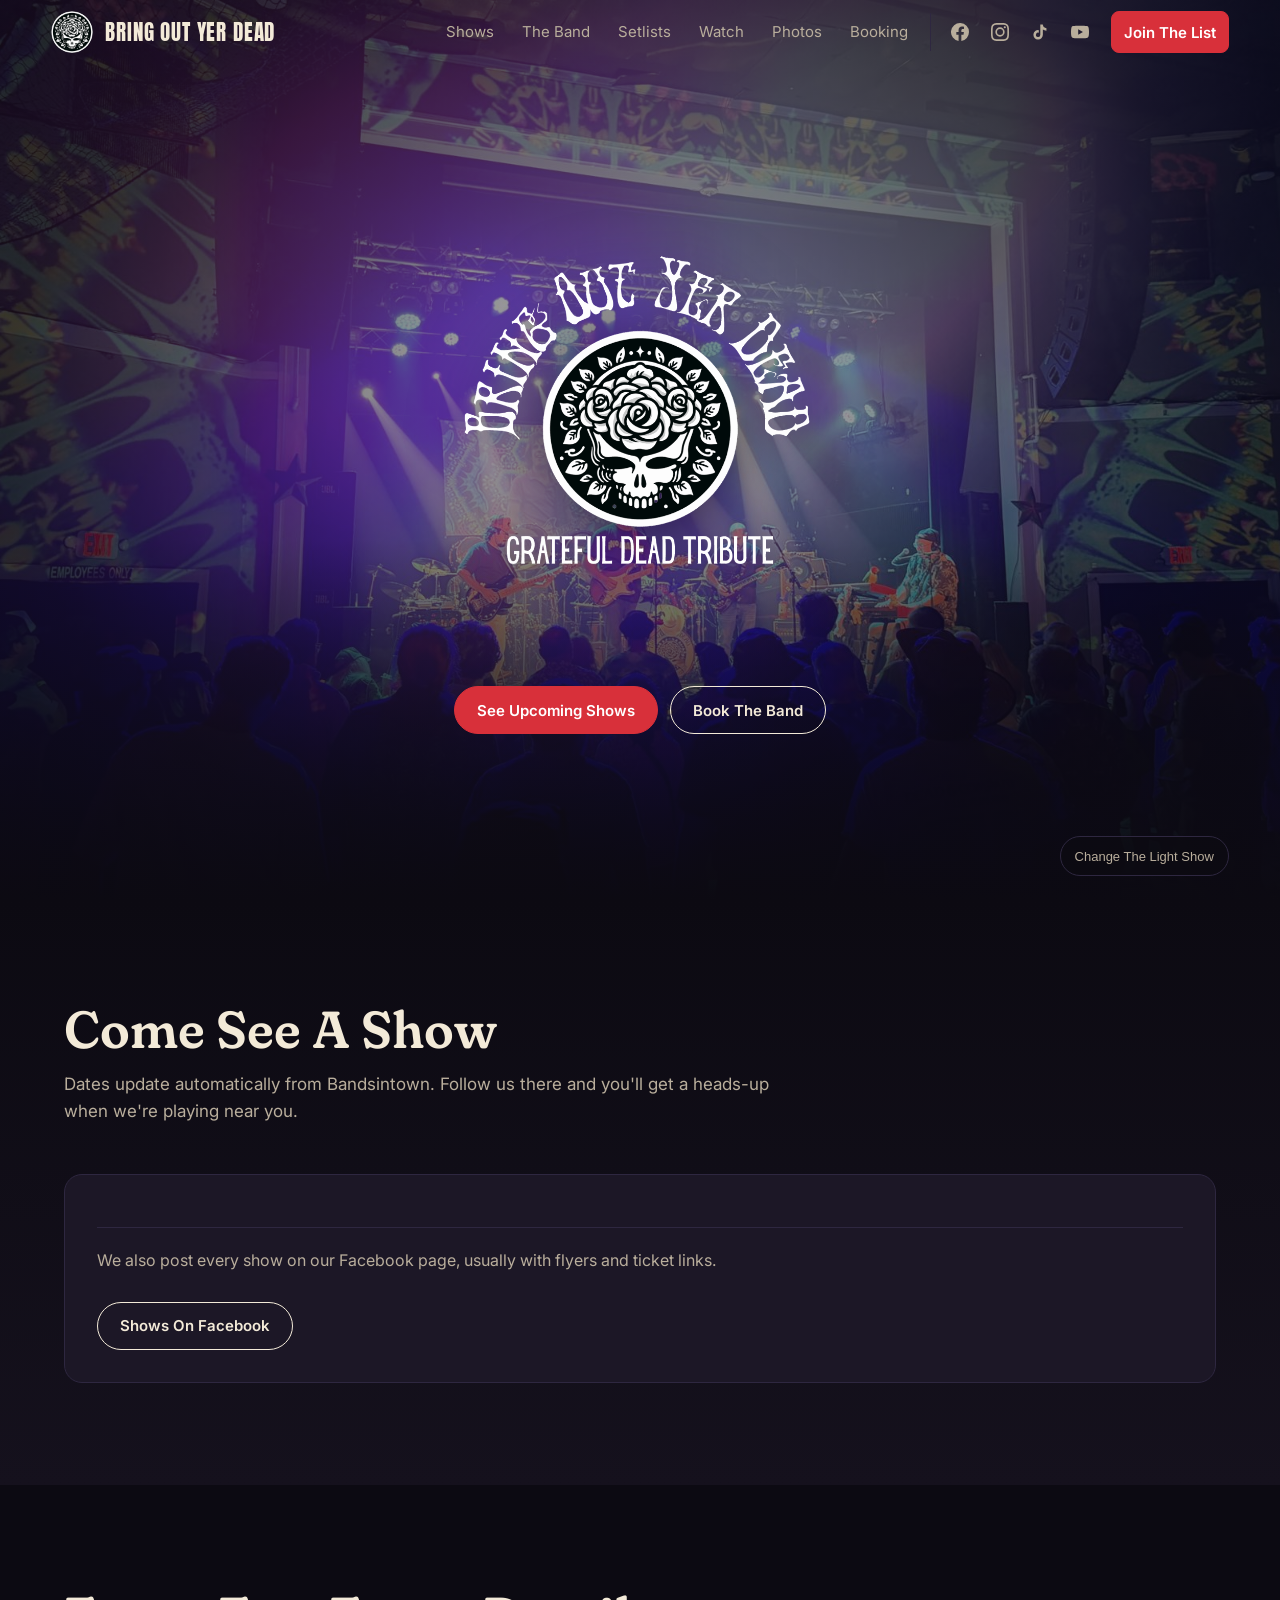
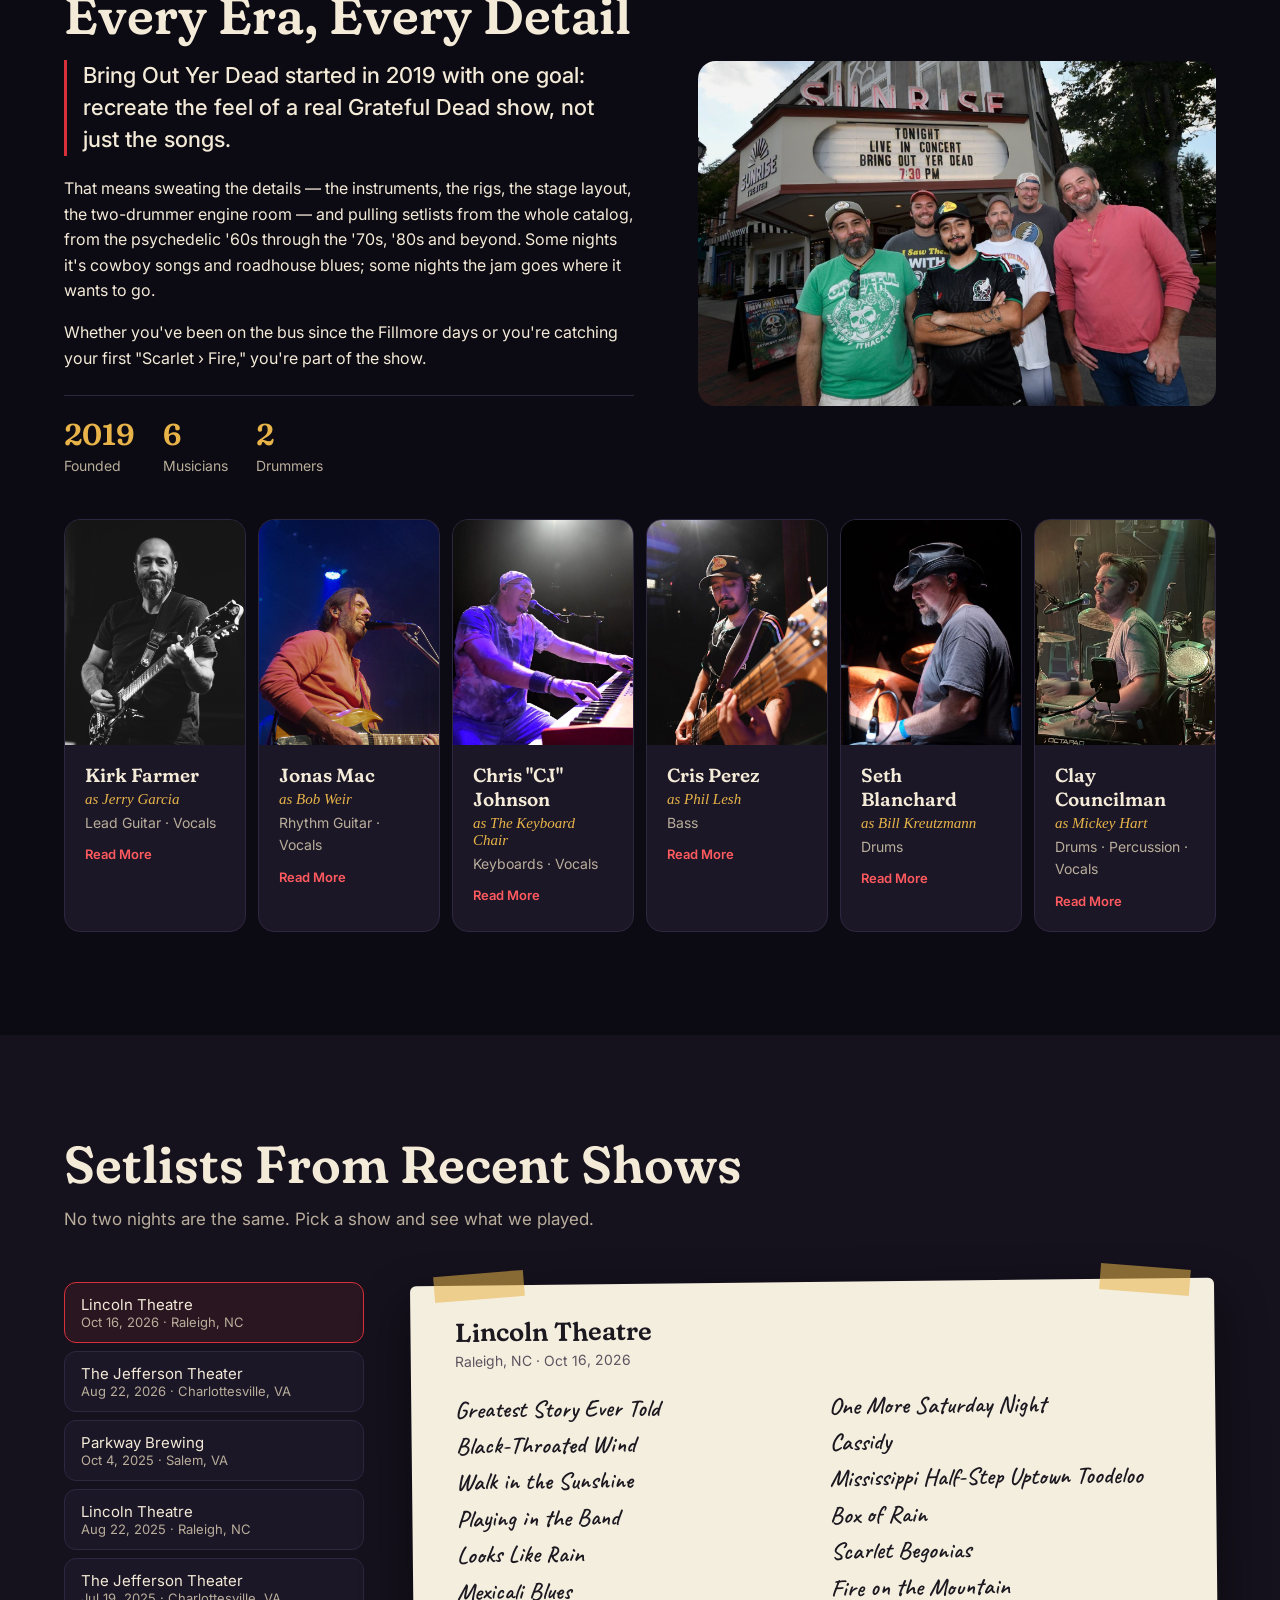
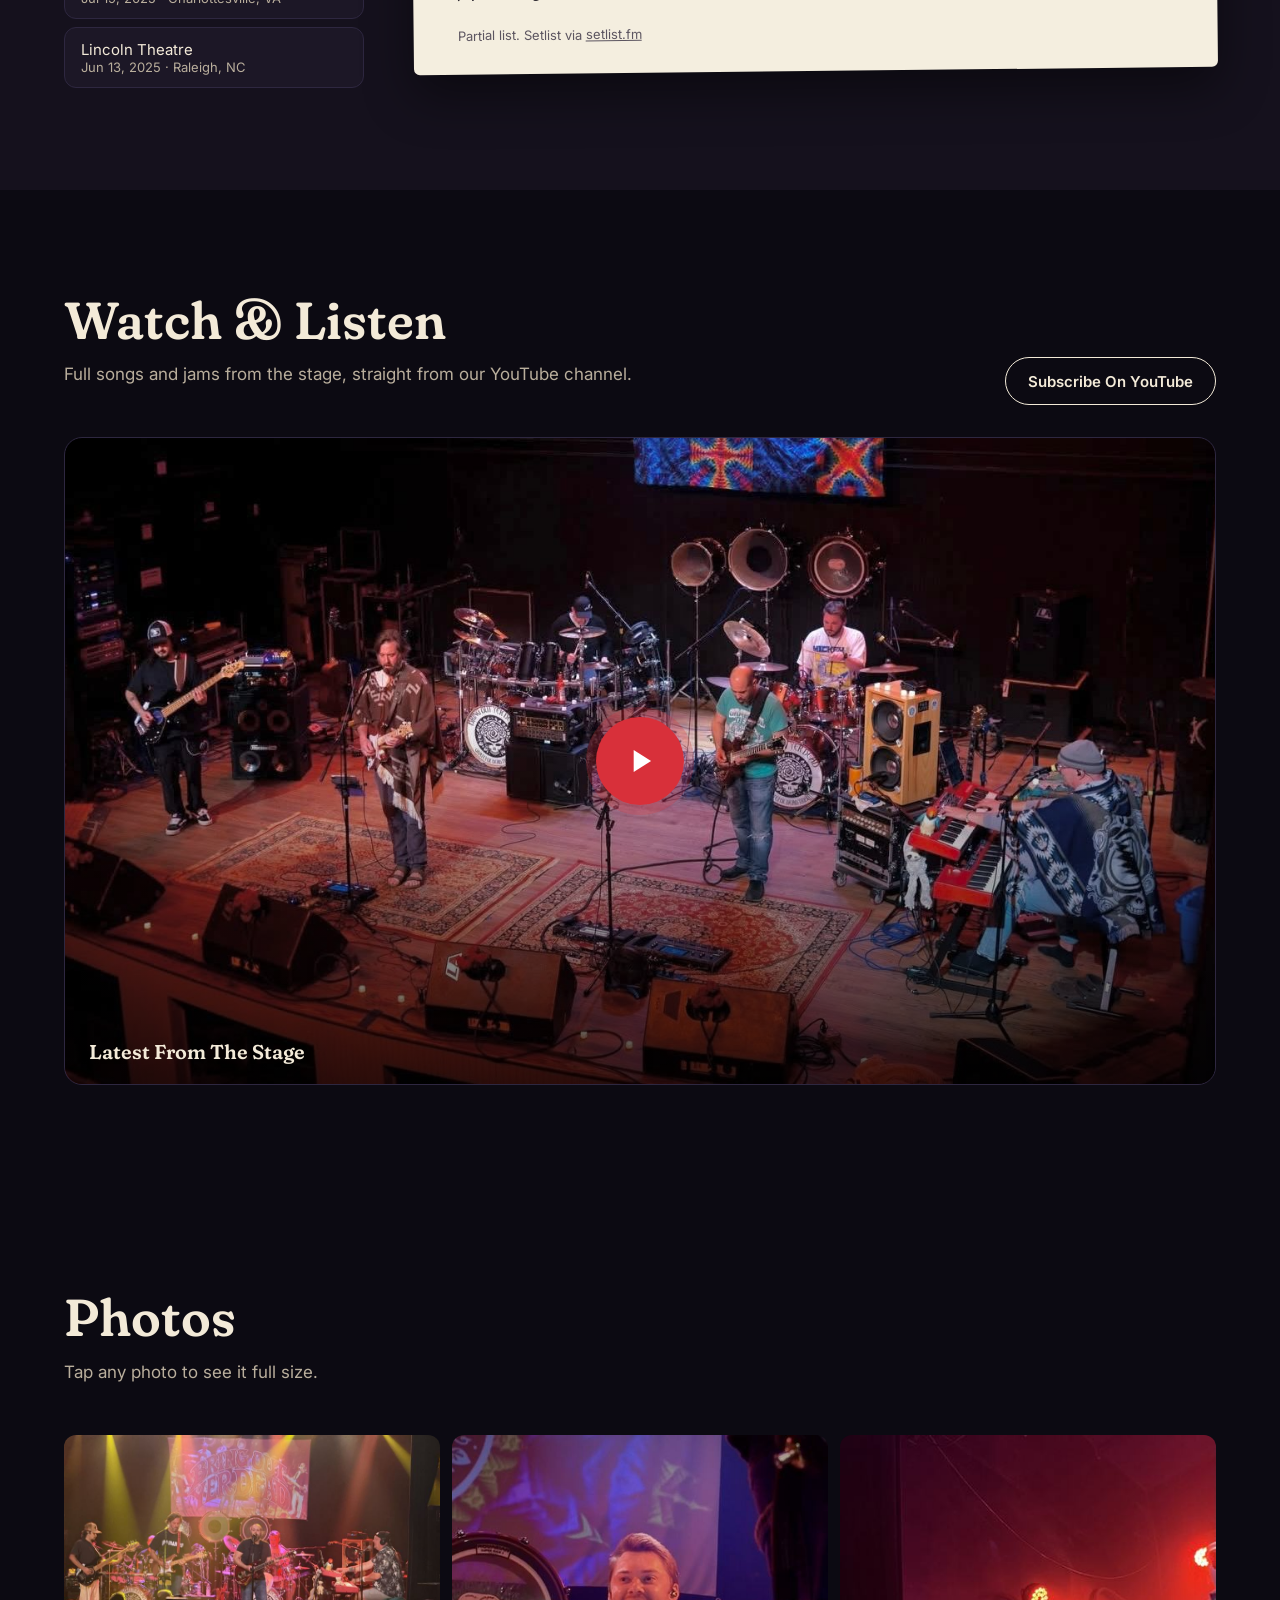
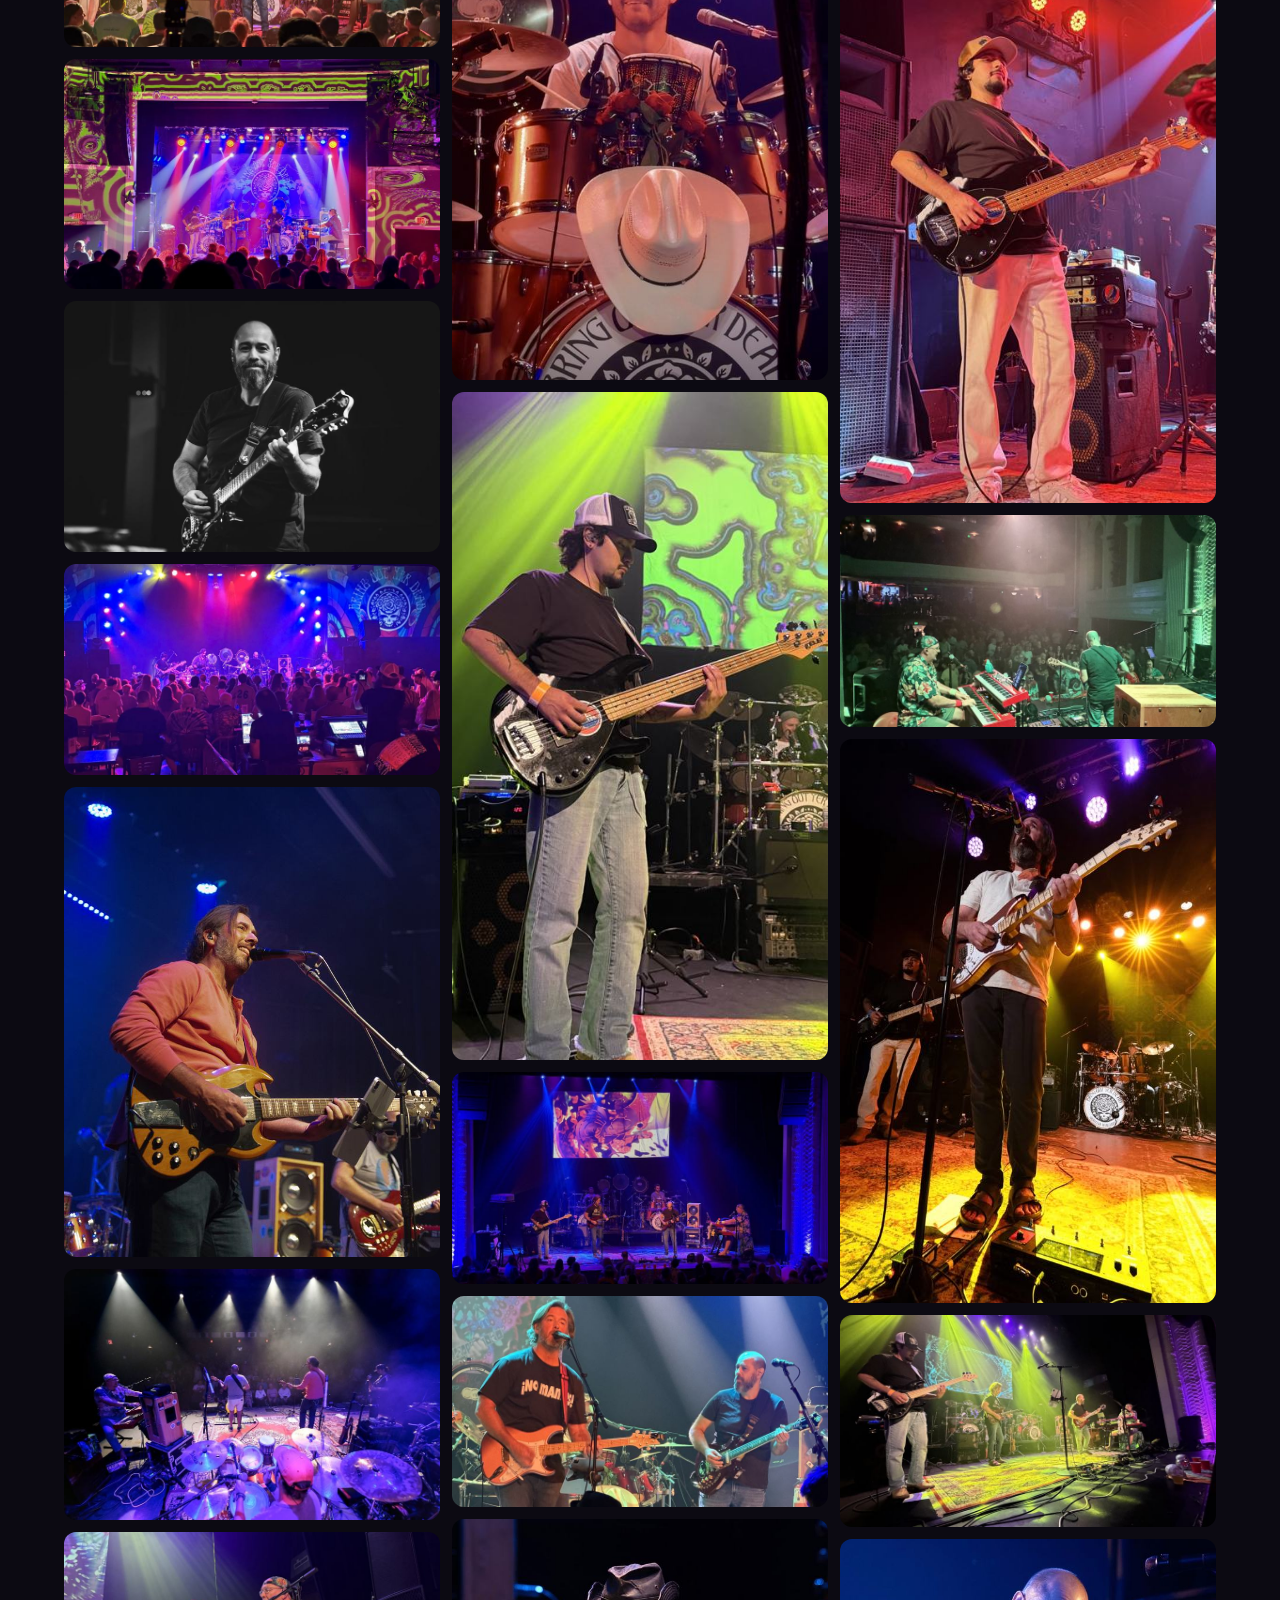
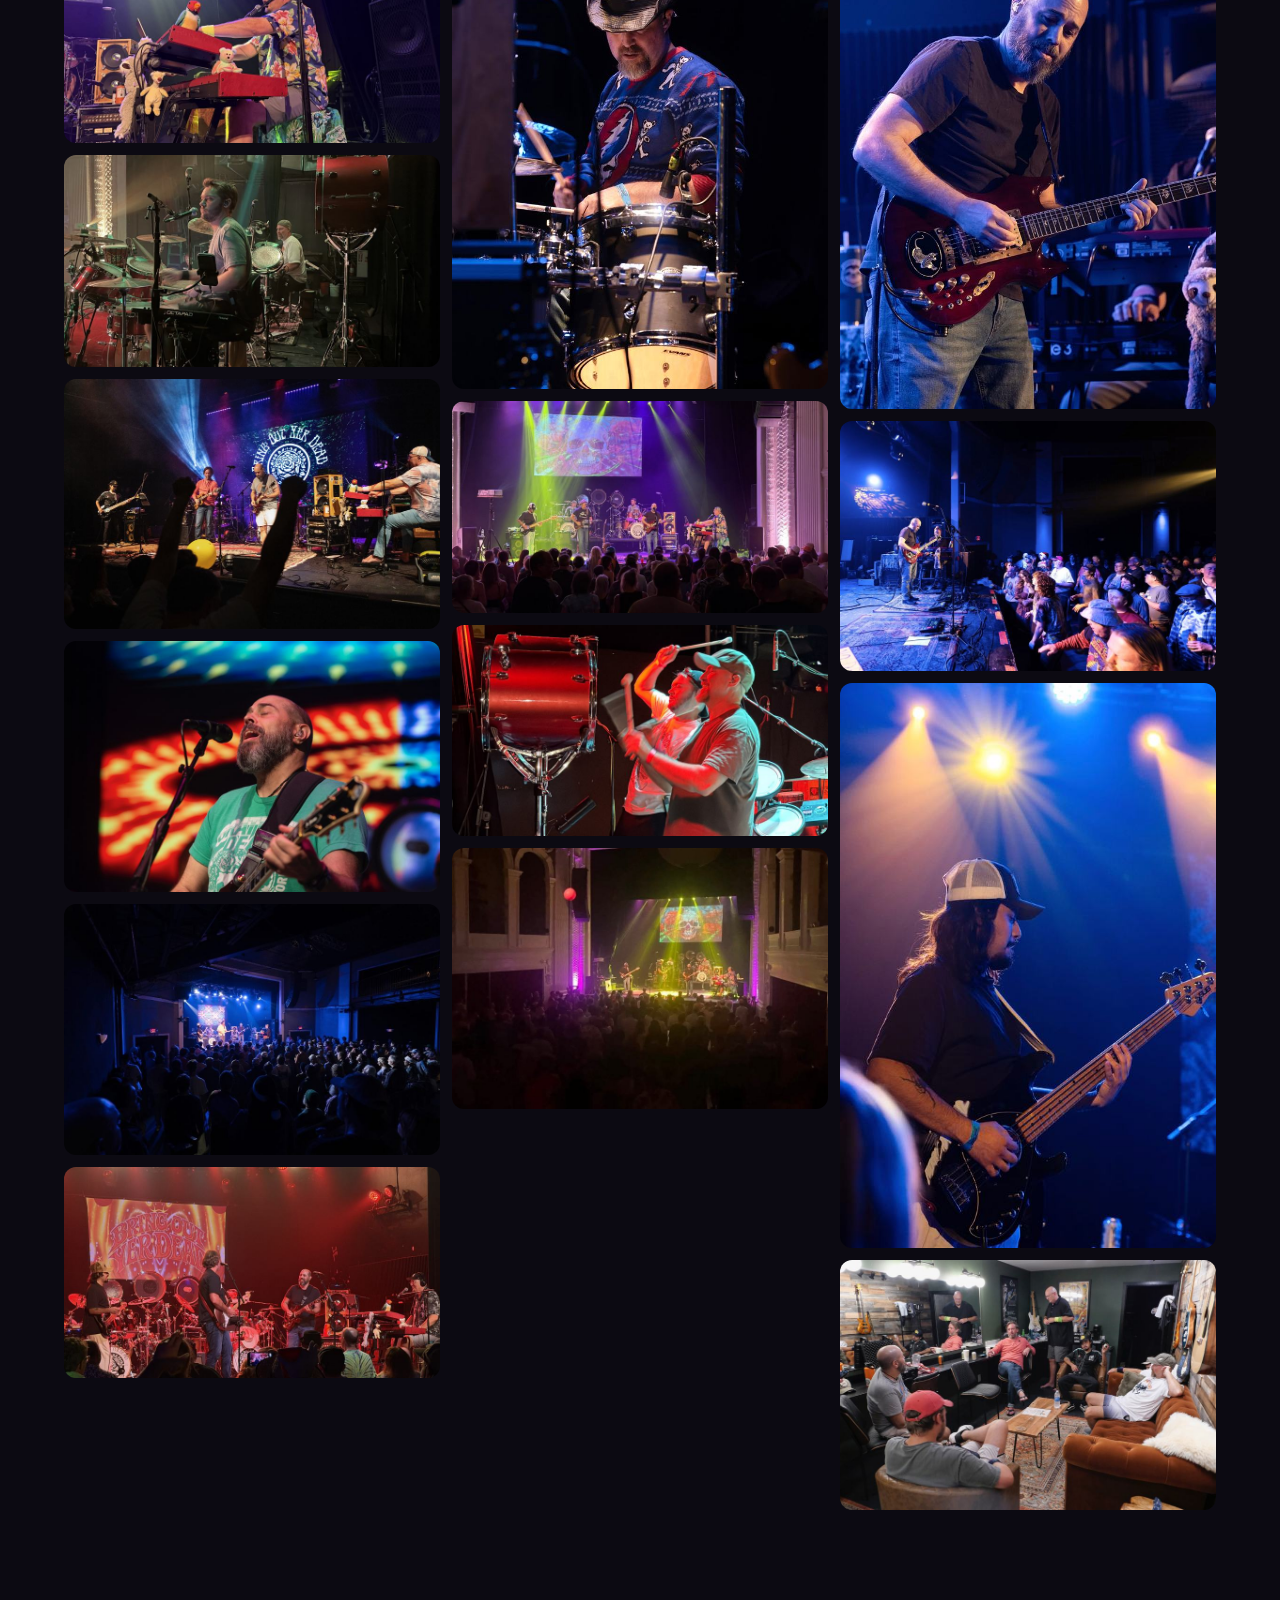
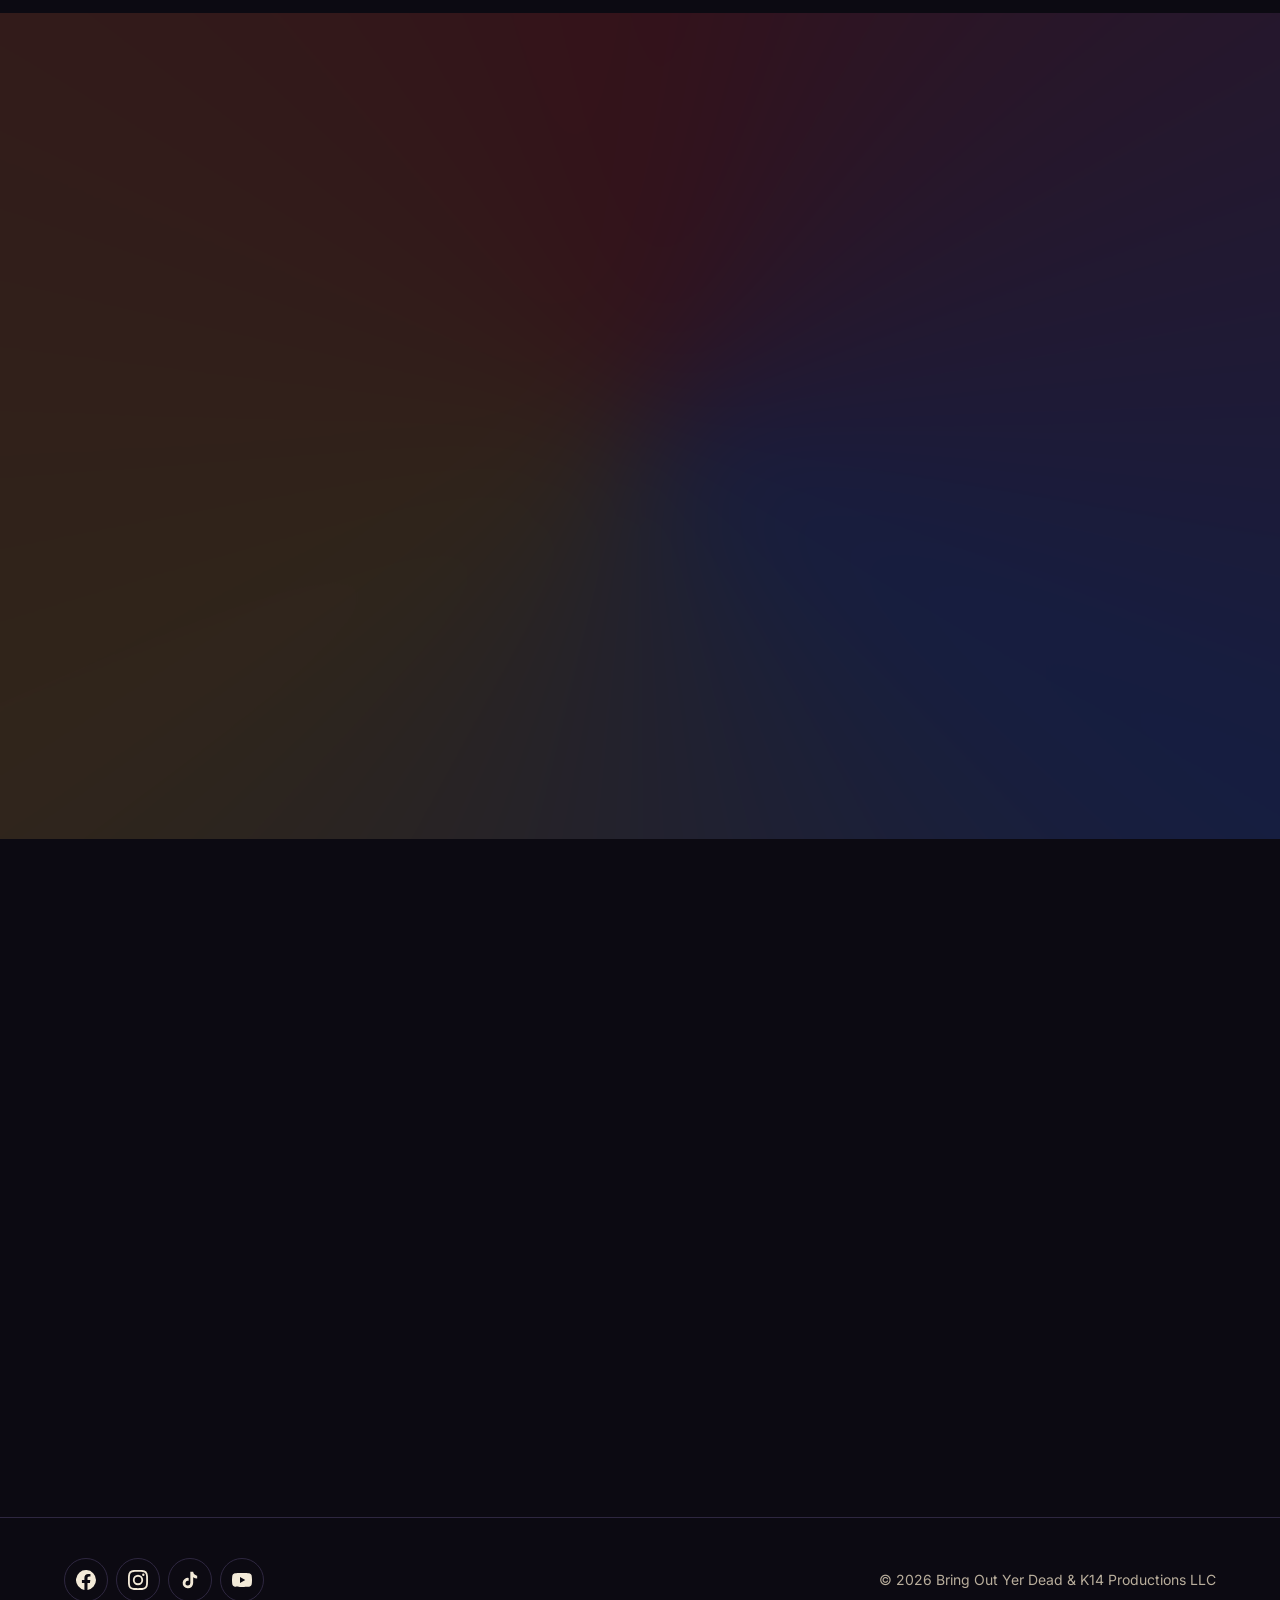
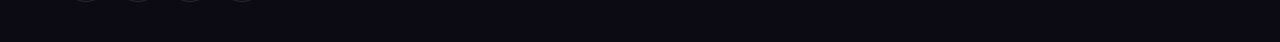
==== commit 241aa466: "Social icons in header and menu; Follow Along block with Facebook featured Co-Authored-By: Claude Op" ====
--- a/index.html
+++ b/index.html
@@ -20,6 +20,7 @@
   <button class="burger" id="burger" aria-label="Open menu" aria-expanded="false" aria-controls="links"><svg viewBox="0 0 24 24" width="26" height="26" fill="none" stroke="currentColor" stroke-width="2" stroke-linecap="round"><path d="M4 7h16M4 12h16M4 17h16"/></svg></button>
   <div class="links" id="links">
     <a href="#shows">Shows</a><a href="#band">The Band</a><a href="#setlists">Setlists</a><a href="#watch">Watch</a><a href="#photos">Photos</a><a href="#booking">Booking</a>
+    <span class="navsoc" data-social aria-label="Follow us"></span>
     <a class="btn red" href="#join">Join The List</a>
   </div>
 </nav>
@@ -106,6 +107,11 @@
       <label class="consent"><input type="checkbox" name="consent" required> Yes, sign me up for the mailing list</label>
     </form>
     <div class="msg" role="status"></div>
+    <div class="follow reveal">
+      <h3>Follow Along</h3>
+      <p>Show announcements, photos and videos hit our socials first. Our Facebook page is where the community hangs out.</p>
+      <div class="fol" data-social-big></div>
+    </div>
   </div>
 </section>
 
--- a/css/site.css
+++ b/css/site.css
@@ -36,7 +36,7 @@
 .links a:hover{color:var(--ink)}
 .links .btn{color:#fff;min-height:42px;margin-left:8px}
 .burger{display:none;width:44px;height:44px;border:0;background:transparent;color:var(--ink);cursor:pointer}
-@media(max-width:880px){
+@media(max-width:1120px){
  .burger{display:block}
  .links{position:fixed;inset:64px 0 auto;flex-direction:column;align-items:stretch;background:rgba(12,10,18,.97);padding:12px 16px 24px;border-bottom:1px solid var(--line);transform:translateY(-130%);transition:transform .3s}
  .links.open{transform:none}
@@ -175,9 +175,29 @@
 .mdpics img{min-height:0}
 .mdpics img{width:100%;height:100%;object-fit:cover;object-position:50% 30%}
 .mdpics img:first-child{grid-row:span 2}
+.mdpics img:nth-child(2):last-child{grid-row:span 2}
 .mdtxt{padding:24px clamp(20px,4vw,36px) 30px;display:grid;gap:4px}
 .mdtxt h3{font-size:clamp(26px,3.5vw,34px)}
 .mdtxt em{font:italic 500 19px Fraunces,serif;font-variation-settings:"SOFT" 100;color:var(--gold)}
 .mdtxt span{color:var(--mute);font-size:14px}
 .mdtxt p{margin:14px 0 0;font-size:17px;max-width:62ch}
-@media(max-width:600px){.mdpics{grid-template-columns:1fr 1fr;grid-template-rows:auto auto;height:auto;overflow:visible}.mdpics img{aspect-ratio:1}.mdpics img:first-child{grid-column:span 2;grid-row:auto;aspect-ratio:4/3}}
+@media(max-width:600px){.mdpics{grid-template-columns:1fr 1fr;grid-template-rows:auto auto;height:auto;overflow:visible}.mdpics img{aspect-ratio:1}.mdpics img:first-child{grid-column:span 2;grid-row:auto;aspect-ratio:4/3}.mdpics img:nth-child(2):last-child{grid-column:span 2;grid-row:auto;aspect-ratio:4/3}}
+
+/* social: header icons + follow block */
+.navsoc{display:flex;gap:2px;margin-left:6px;padding-left:10px;border-left:1px solid var(--line)}
+.navsoc a{width:38px;height:38px;padding:0;border-radius:50%;display:grid;place-items:center;color:var(--mute)}
+.navsoc a:hover{color:var(--ink);background:rgba(255,255,255,.08)}
+.navsoc svg{width:18px;height:18px;fill:currentColor}
+@media(max-width:1120px){.navsoc{margin:8px 0 0;padding:12px 0 0;border-left:0;border-top:1px solid var(--line);gap:8px}.navsoc a{width:46px;height:46px;border:1px solid var(--line)}.navsoc svg{width:20px;height:20px}}
+.follow{margin:56px auto 0;max-width:900px}
+.follow h3{font-size:clamp(24px,3vw,30px)}
+.follow p{margin:10px auto 22px;color:var(--mute)}
+.fol{display:grid;grid-template-columns:repeat(3,minmax(0,1fr));gap:12px;text-align:left}
+.fol a{display:flex;gap:12px;align-items:center;padding:16px;border-radius:14px;background:var(--card);border:1px solid var(--line);text-decoration:none;transition:border-color .2s,transform .2s}
+.fol a:hover{border-color:var(--red);transform:translateY(-2px)}
+.fol svg{width:28px;height:28px;flex:none;fill:currentColor}
+.fol b{display:block;font-size:16px}.fol small{display:block;color:var(--mute);font-size:13px;line-height:1.35}
+.fol a.fb{grid-column:span 3;background:#1b2a52;border-color:#3d6bff;padding:20px 22px}
+.fol a.fb svg{width:36px;height:36px;color:#8fb0ff}.fol a.fb b{font-size:19px}.fol a.fb small{color:#c9d6ff;font-size:14px}
+.fol a.fb:hover{border-color:#8fb0ff}
+@media(max-width:760px){.fol{grid-template-columns:minmax(0,1fr)}.fol a.fb{grid-column:auto}}
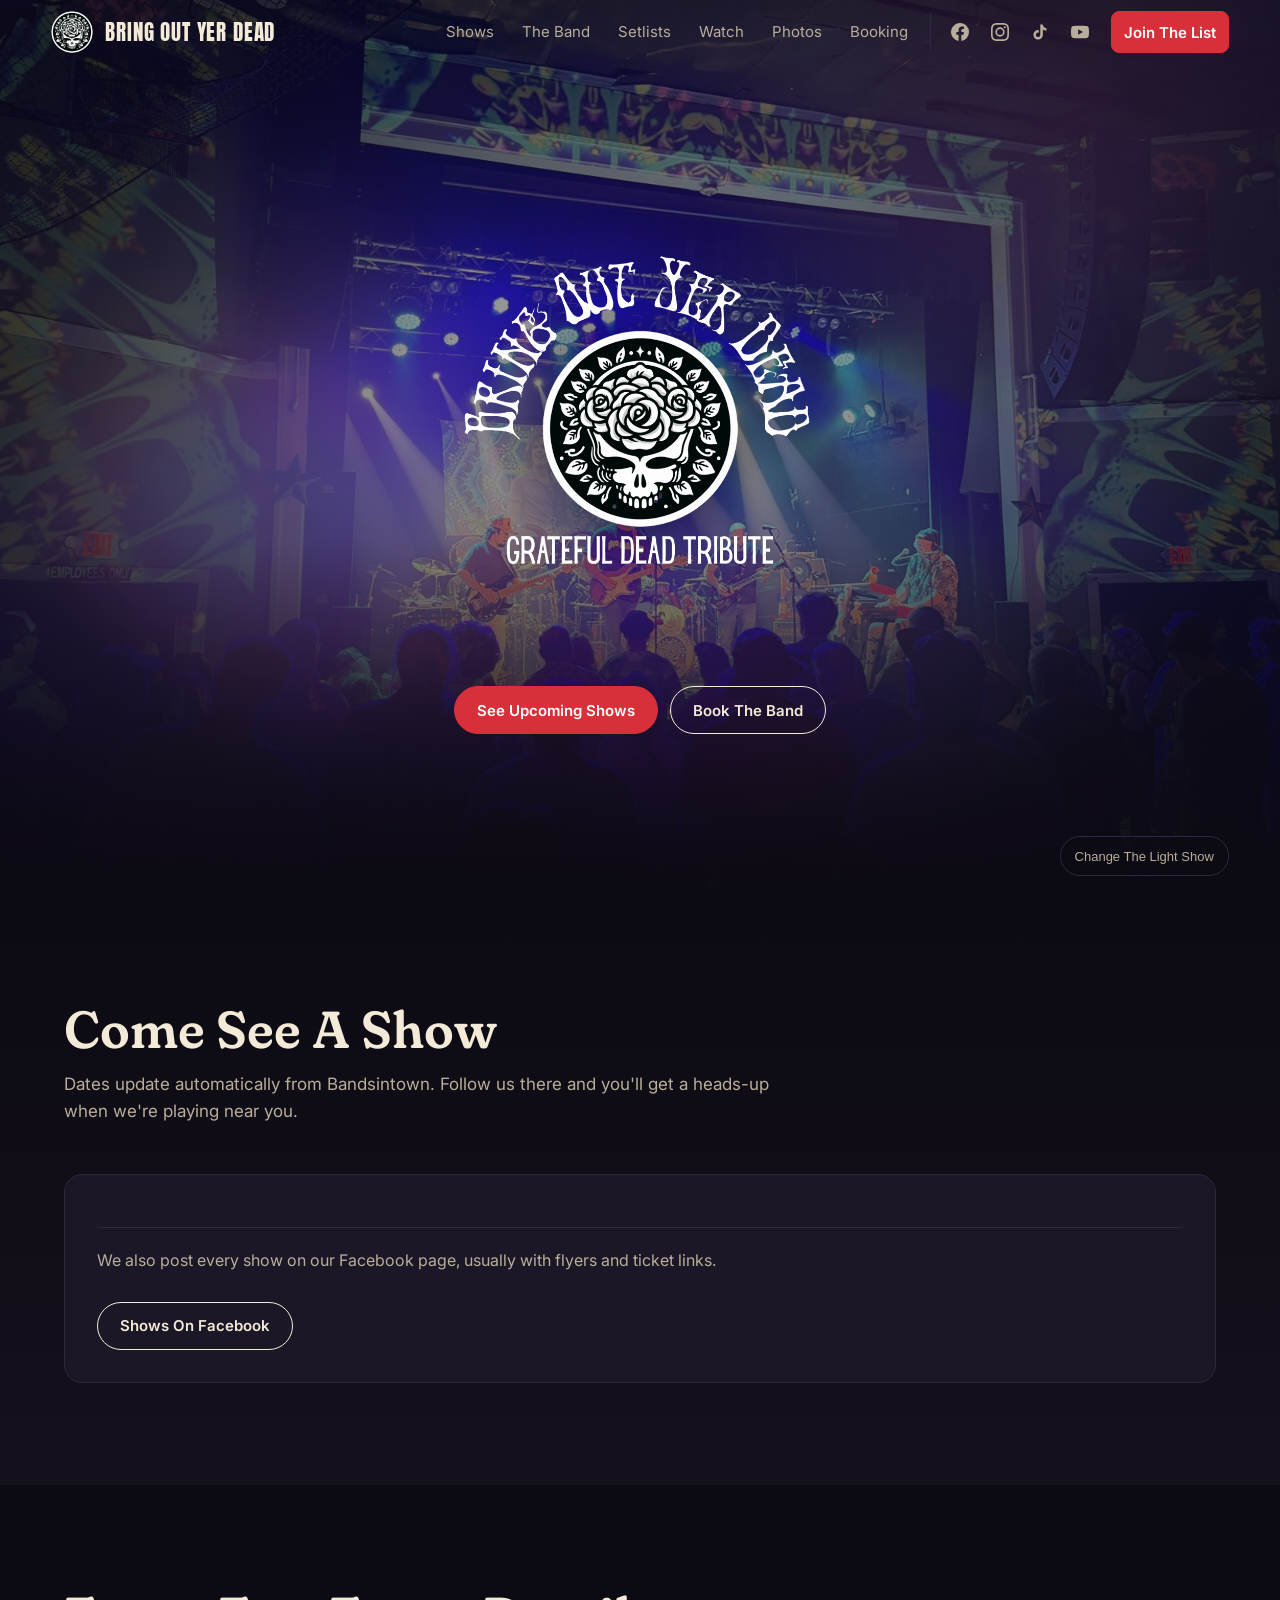
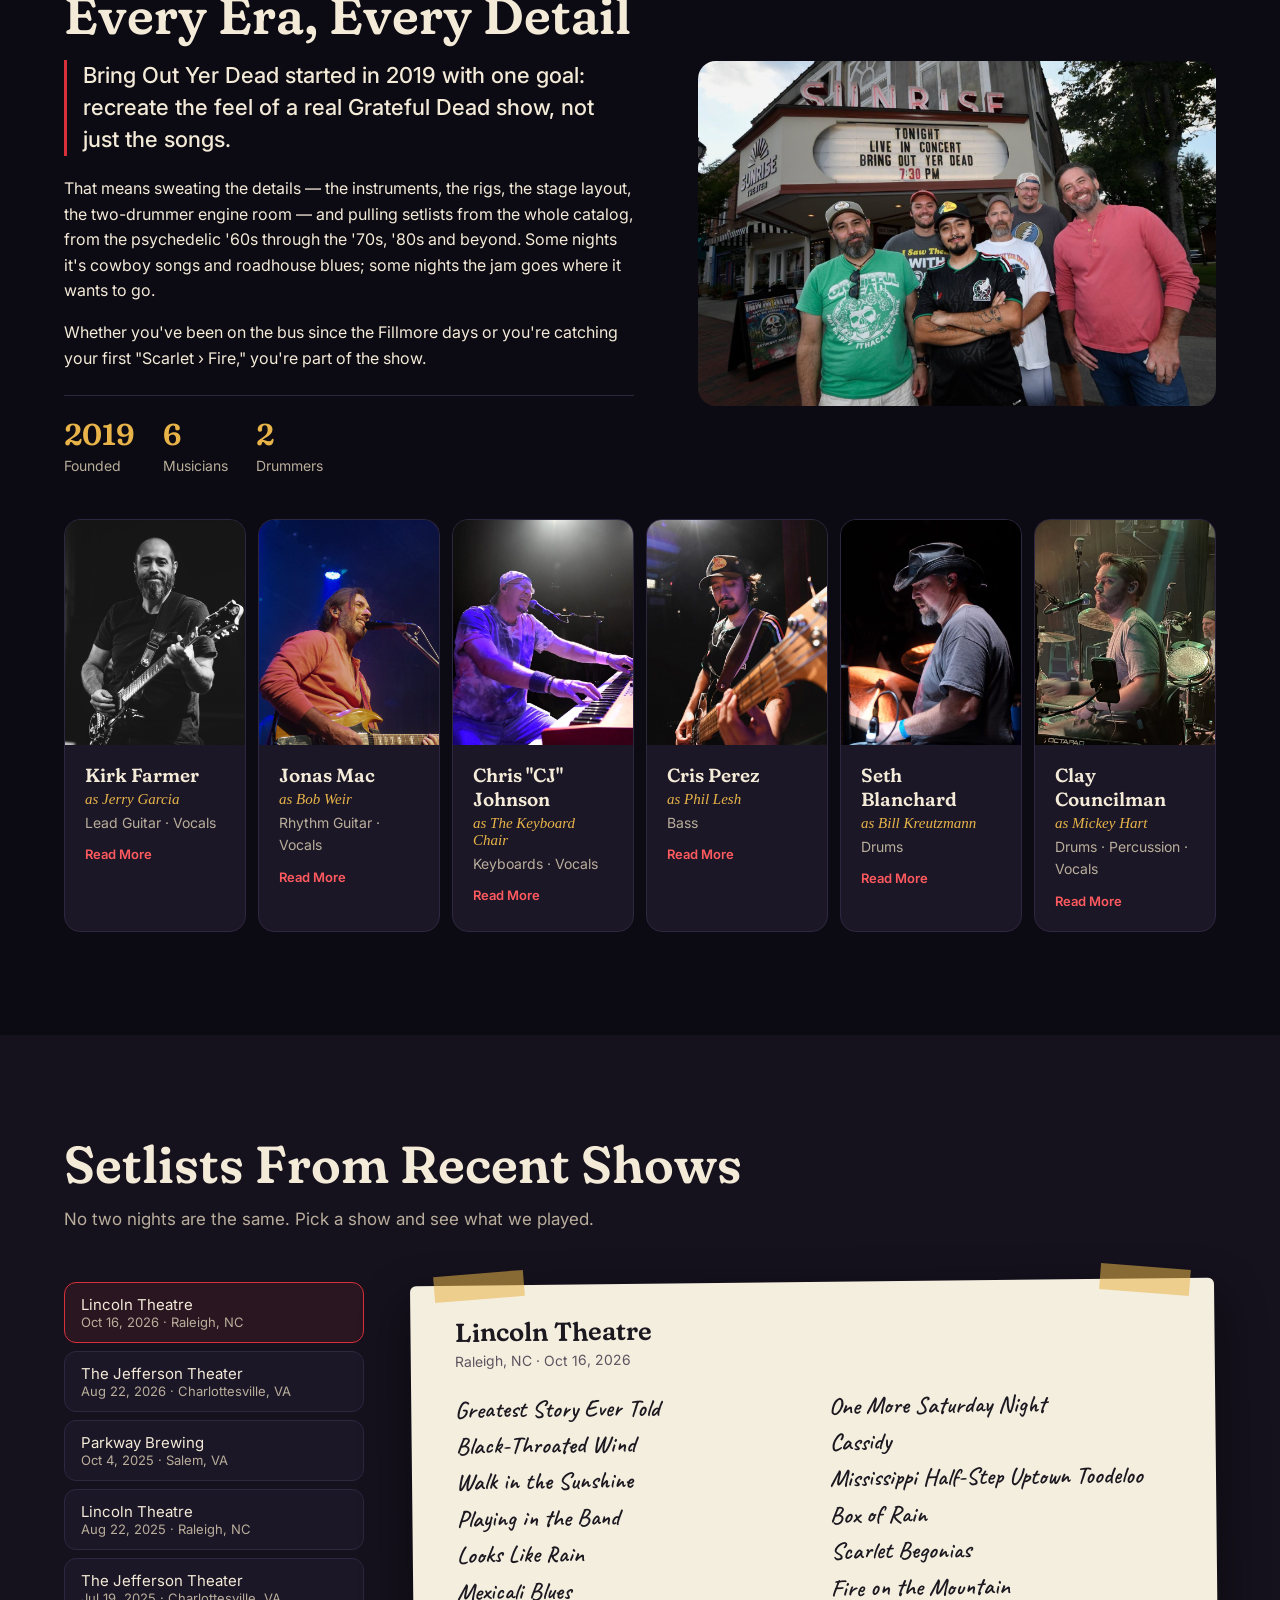
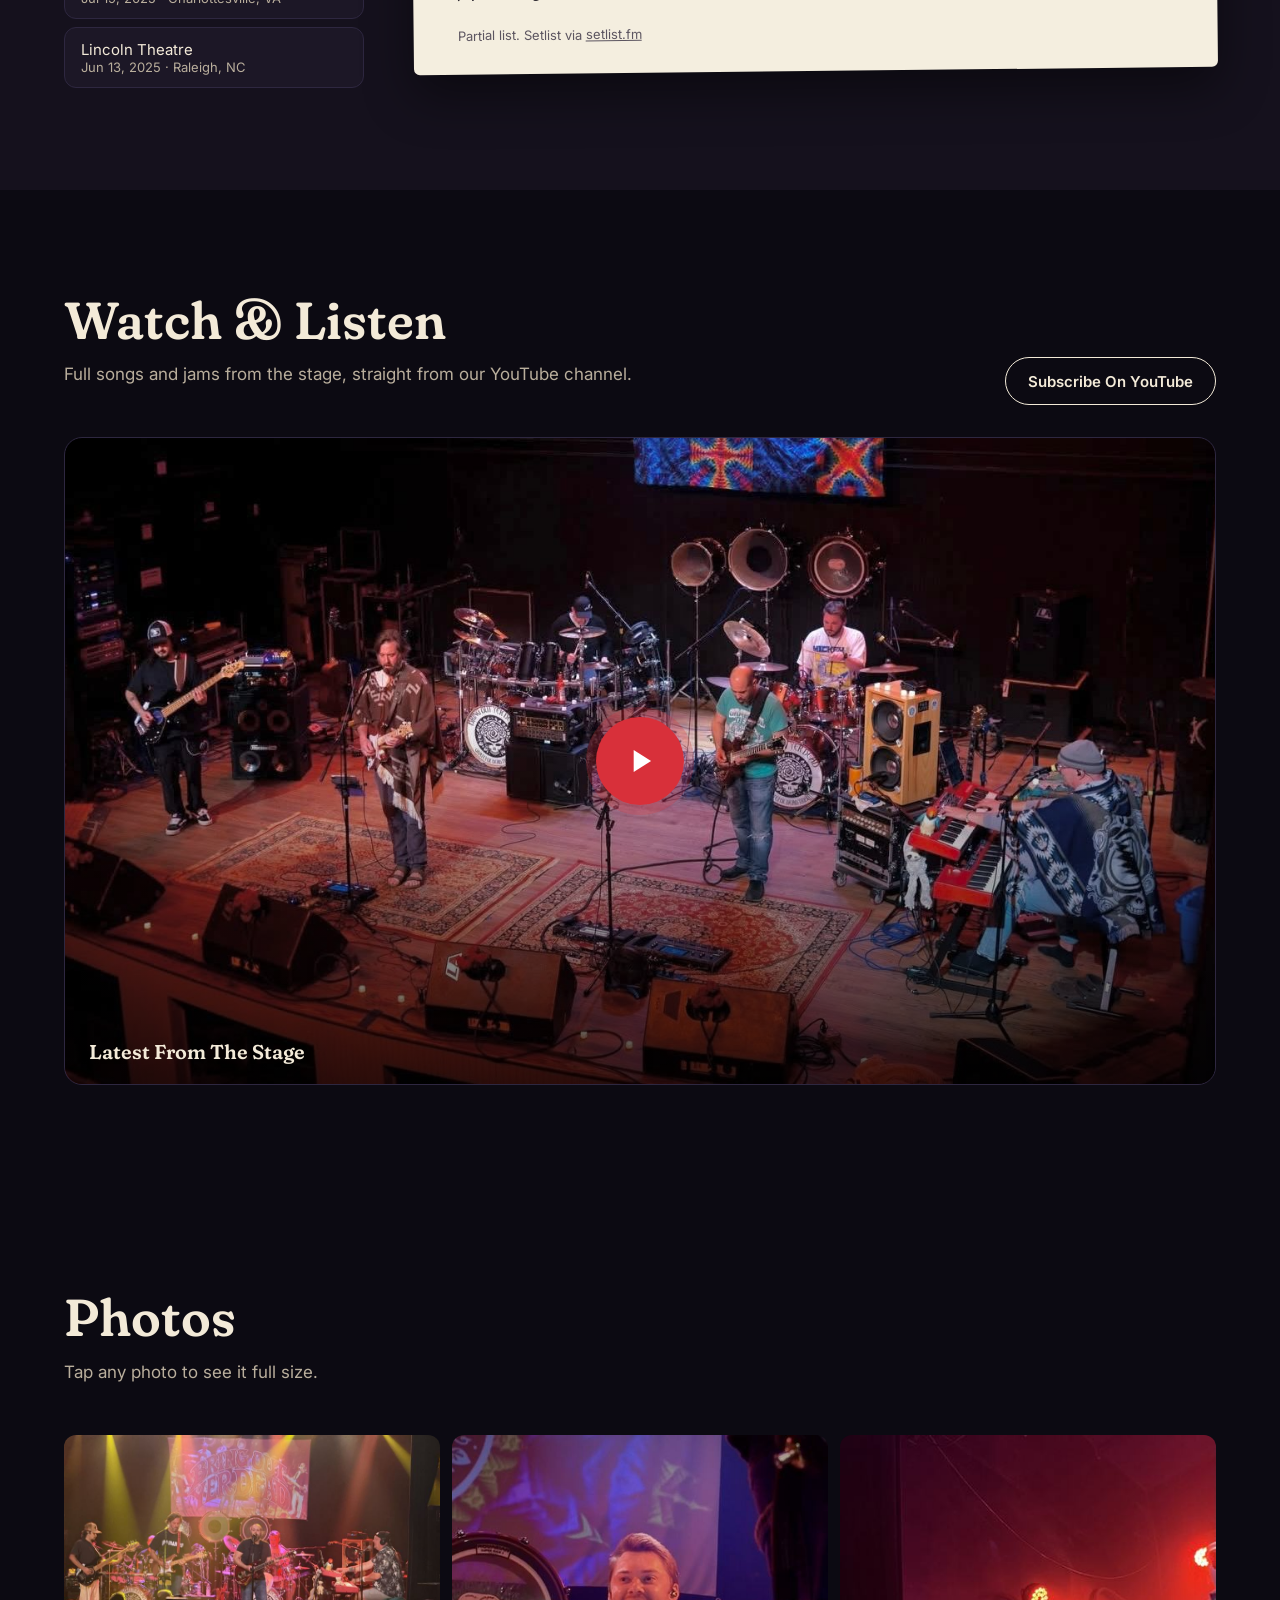
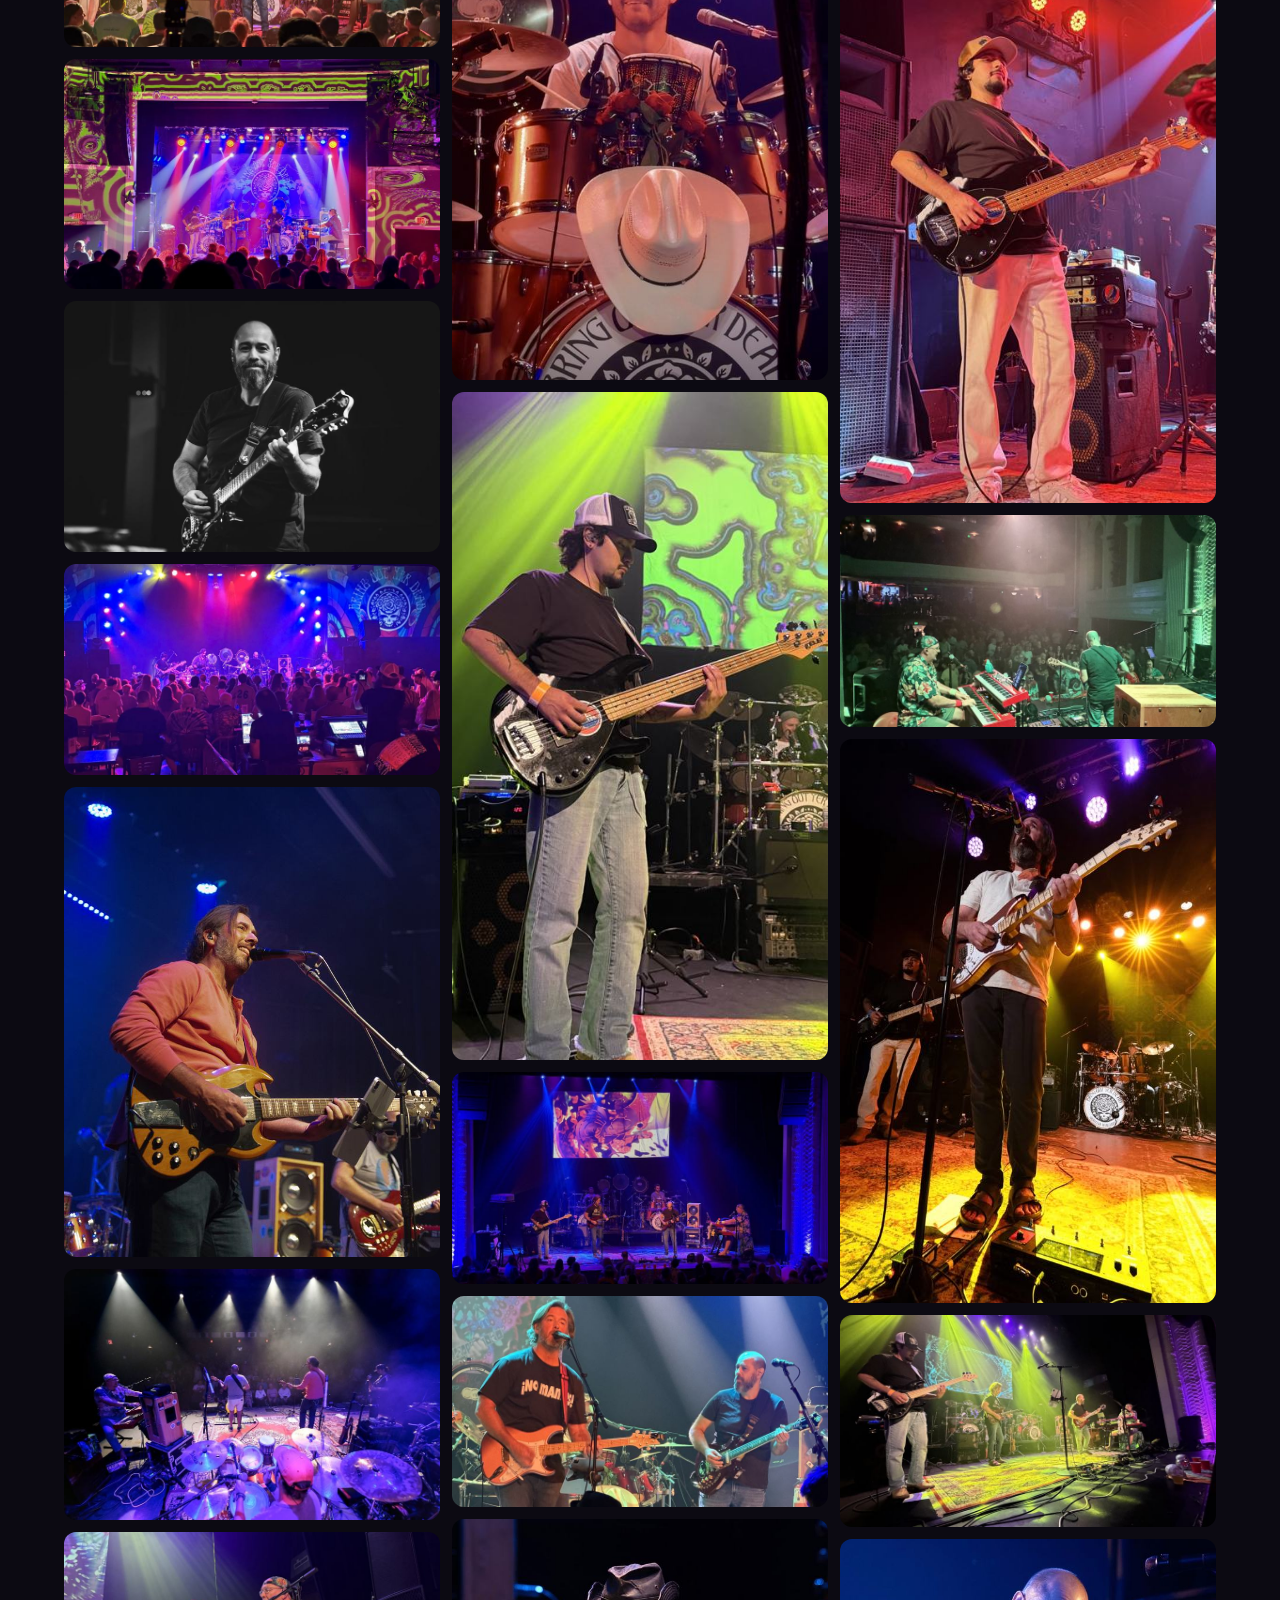
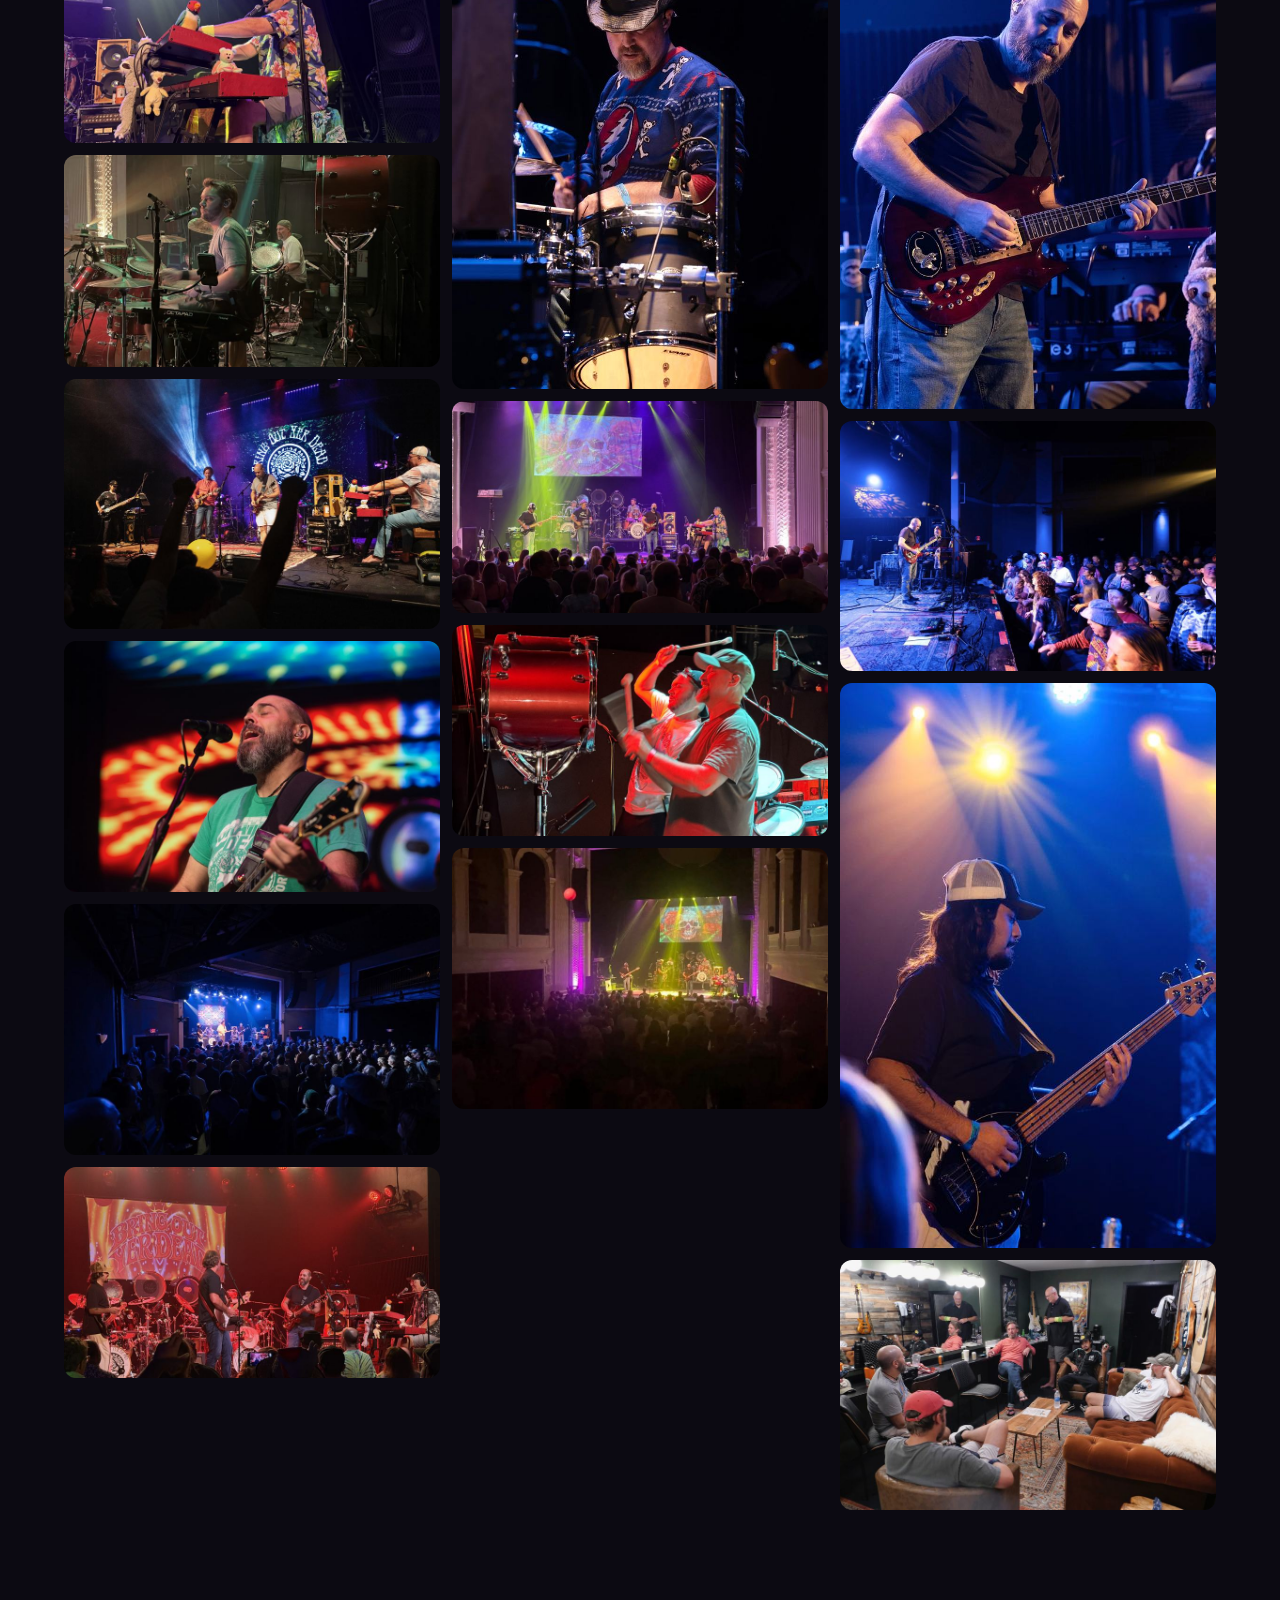
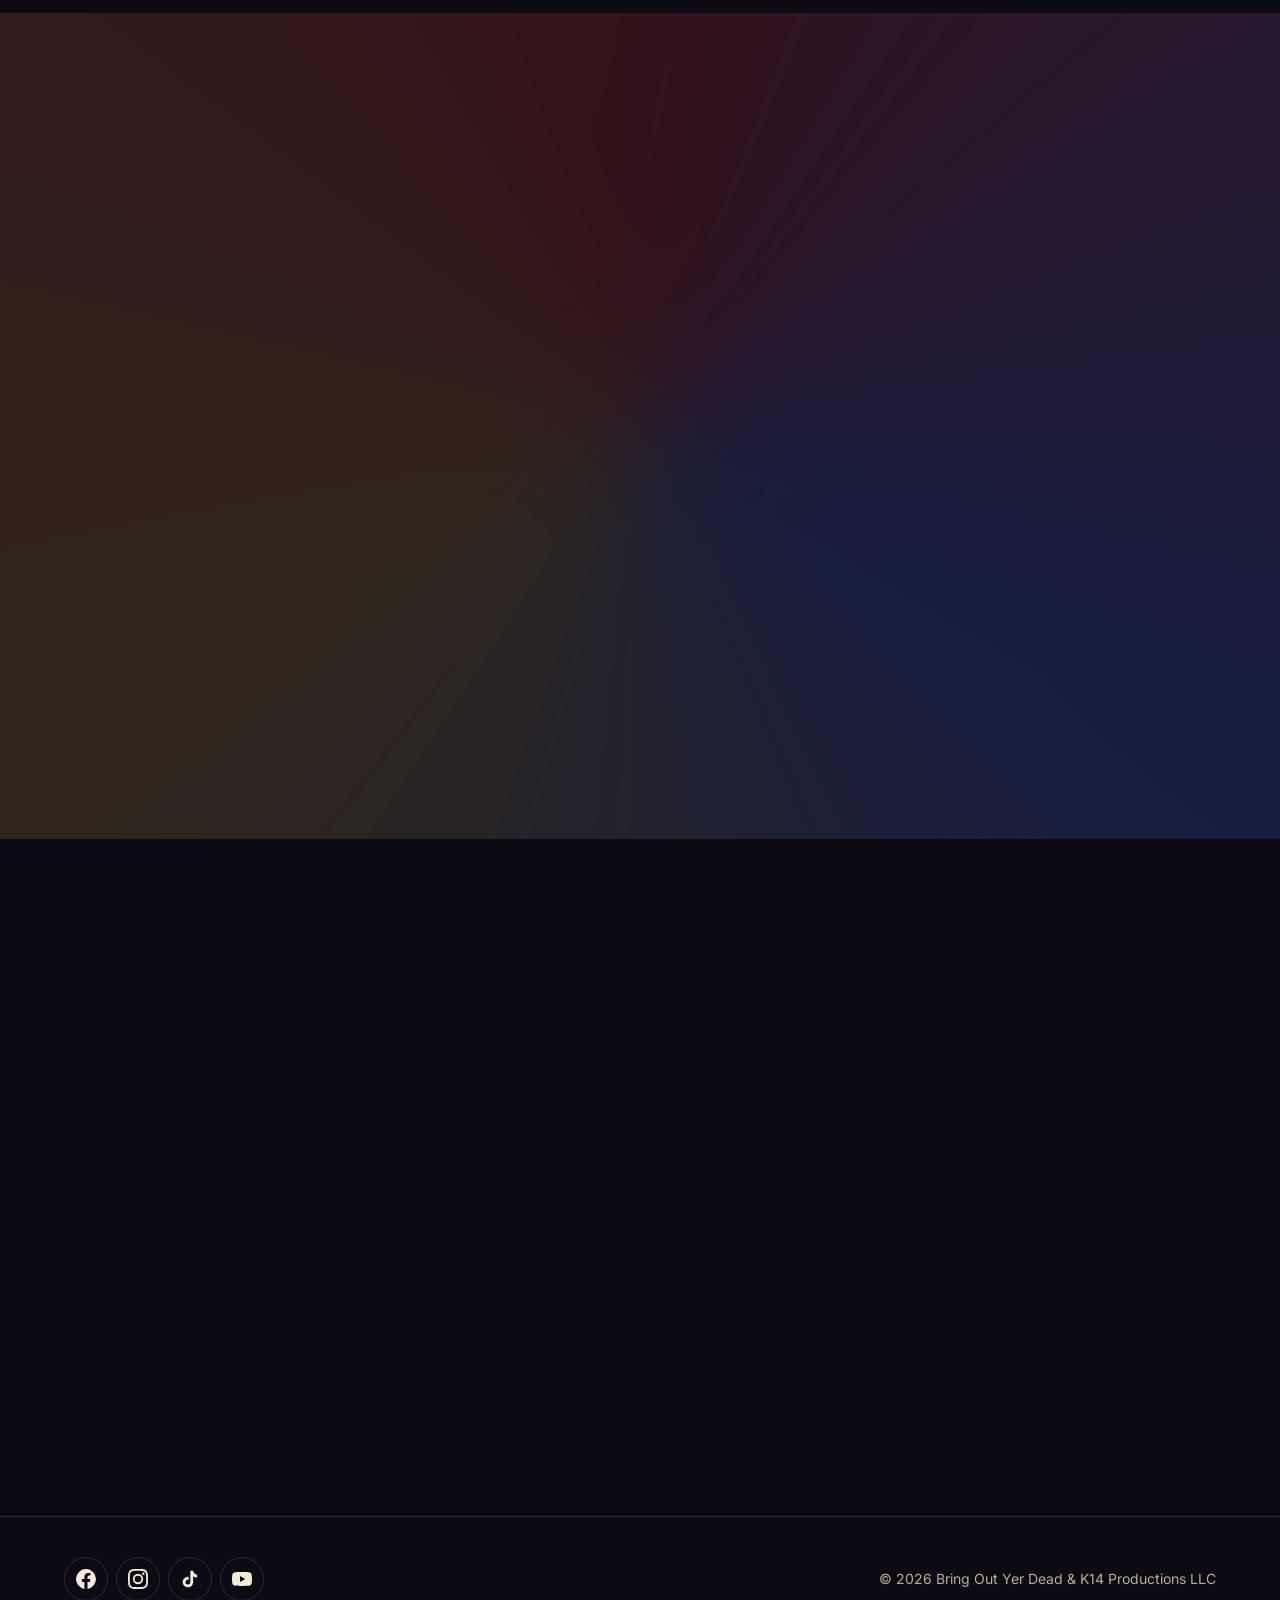
==== commit ea6d03bd: "Remove booking tagline Co-Authored-By: Claude Opus 5.5 <noreply@anthropic.com> Claude-Session: https" ====
--- a/index.html
+++ b/index.html
@@ -119,7 +119,6 @@
   <div class="wrap grid">
     <div class="reveal">
       <h2>Booking</h2>
-      <p class="lede">Theaters, clubs, breweries, festivals and private events. We bring a full production-ready show and a crowd that shows up.</p>
       <div class="agent">
         <img src="img/john-moyer-bookings.png" alt="John Moyer Bookings logo" width="150" height="132">
         <div>Booking and management through <b>John Moyer Bookings</b></div>
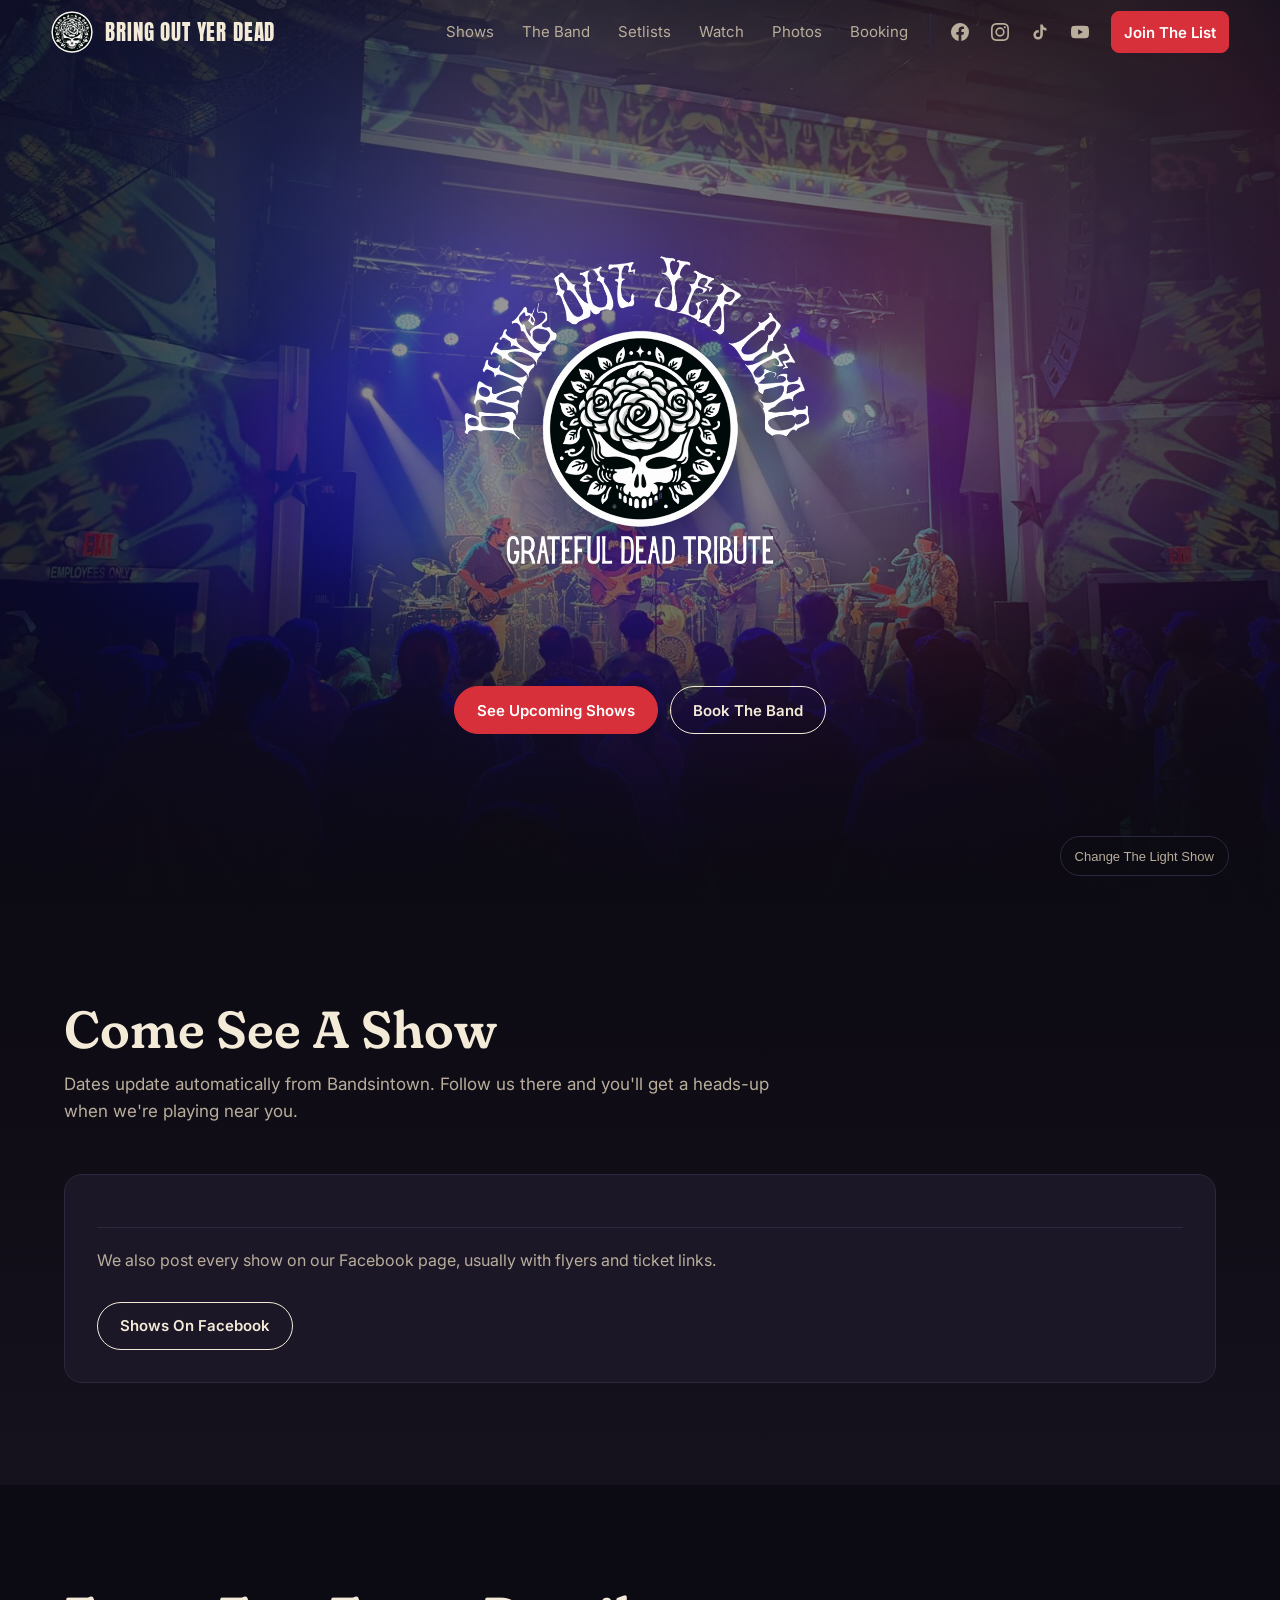
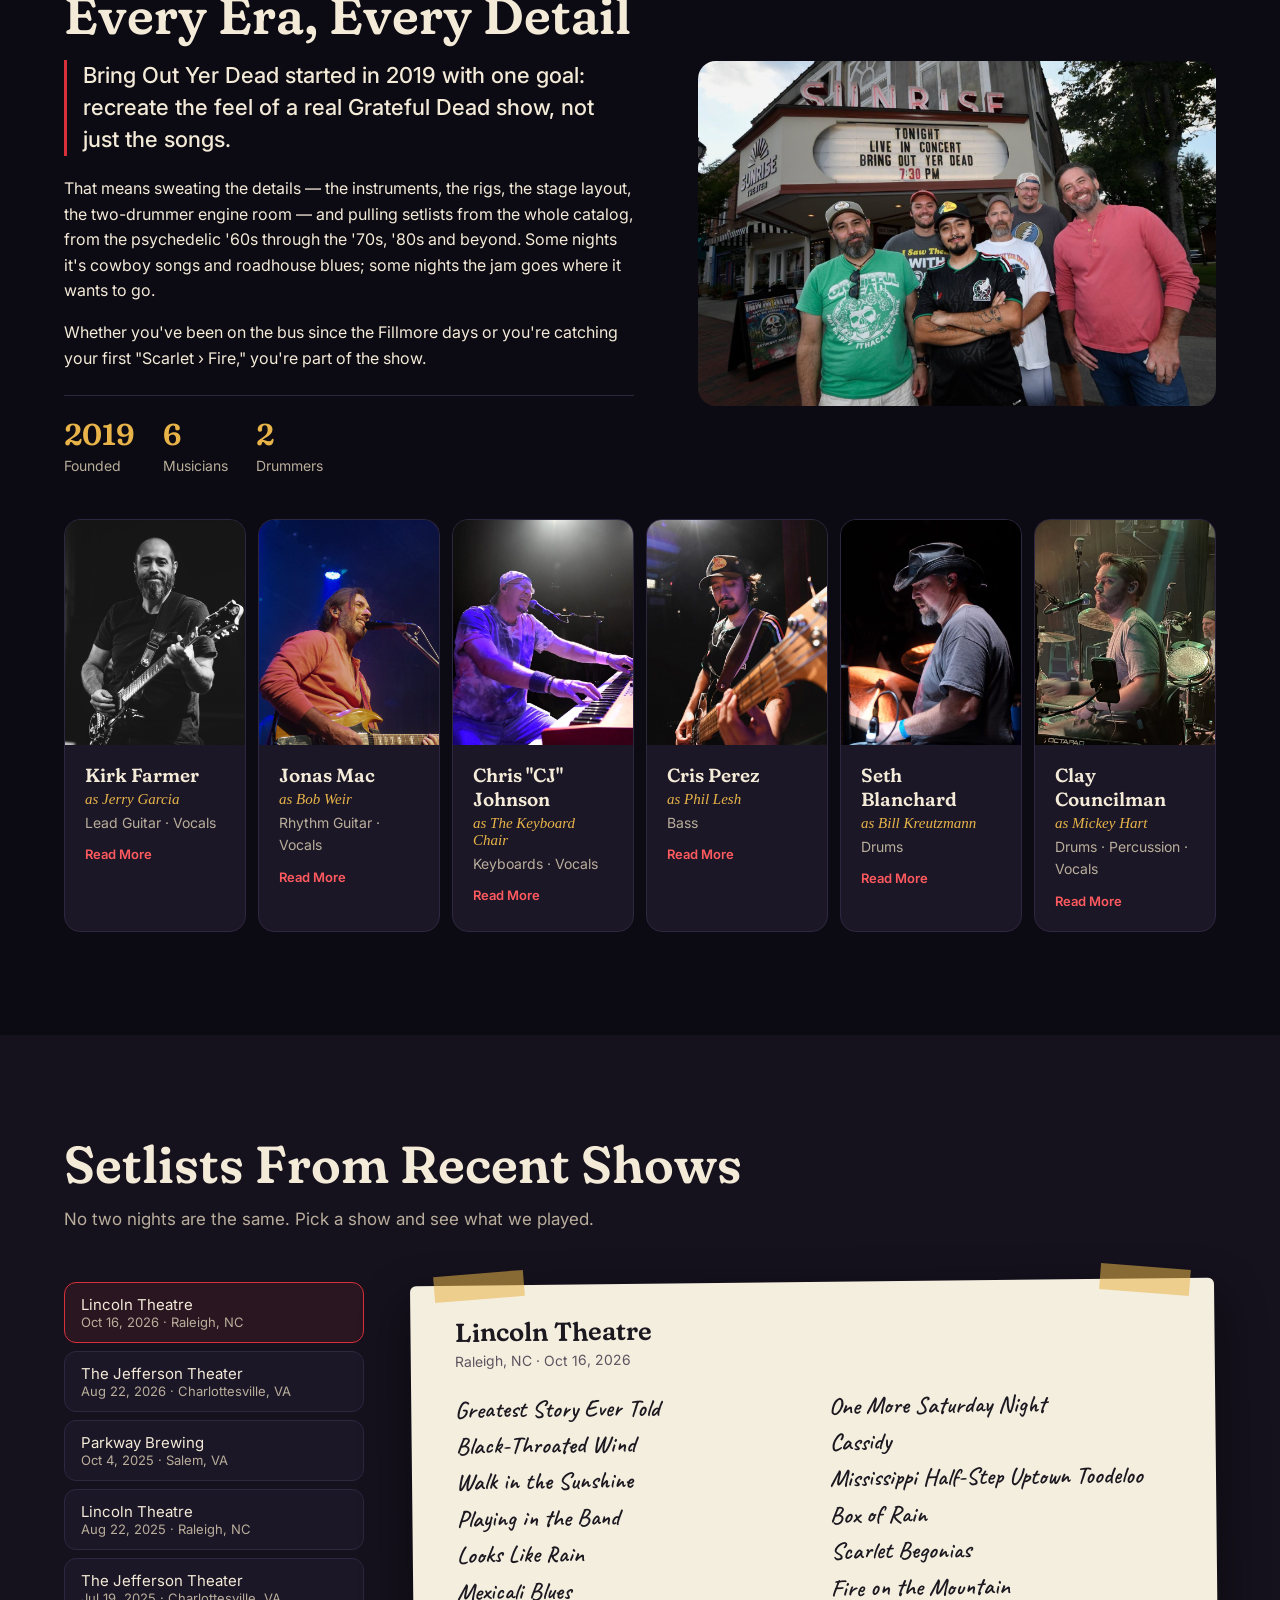
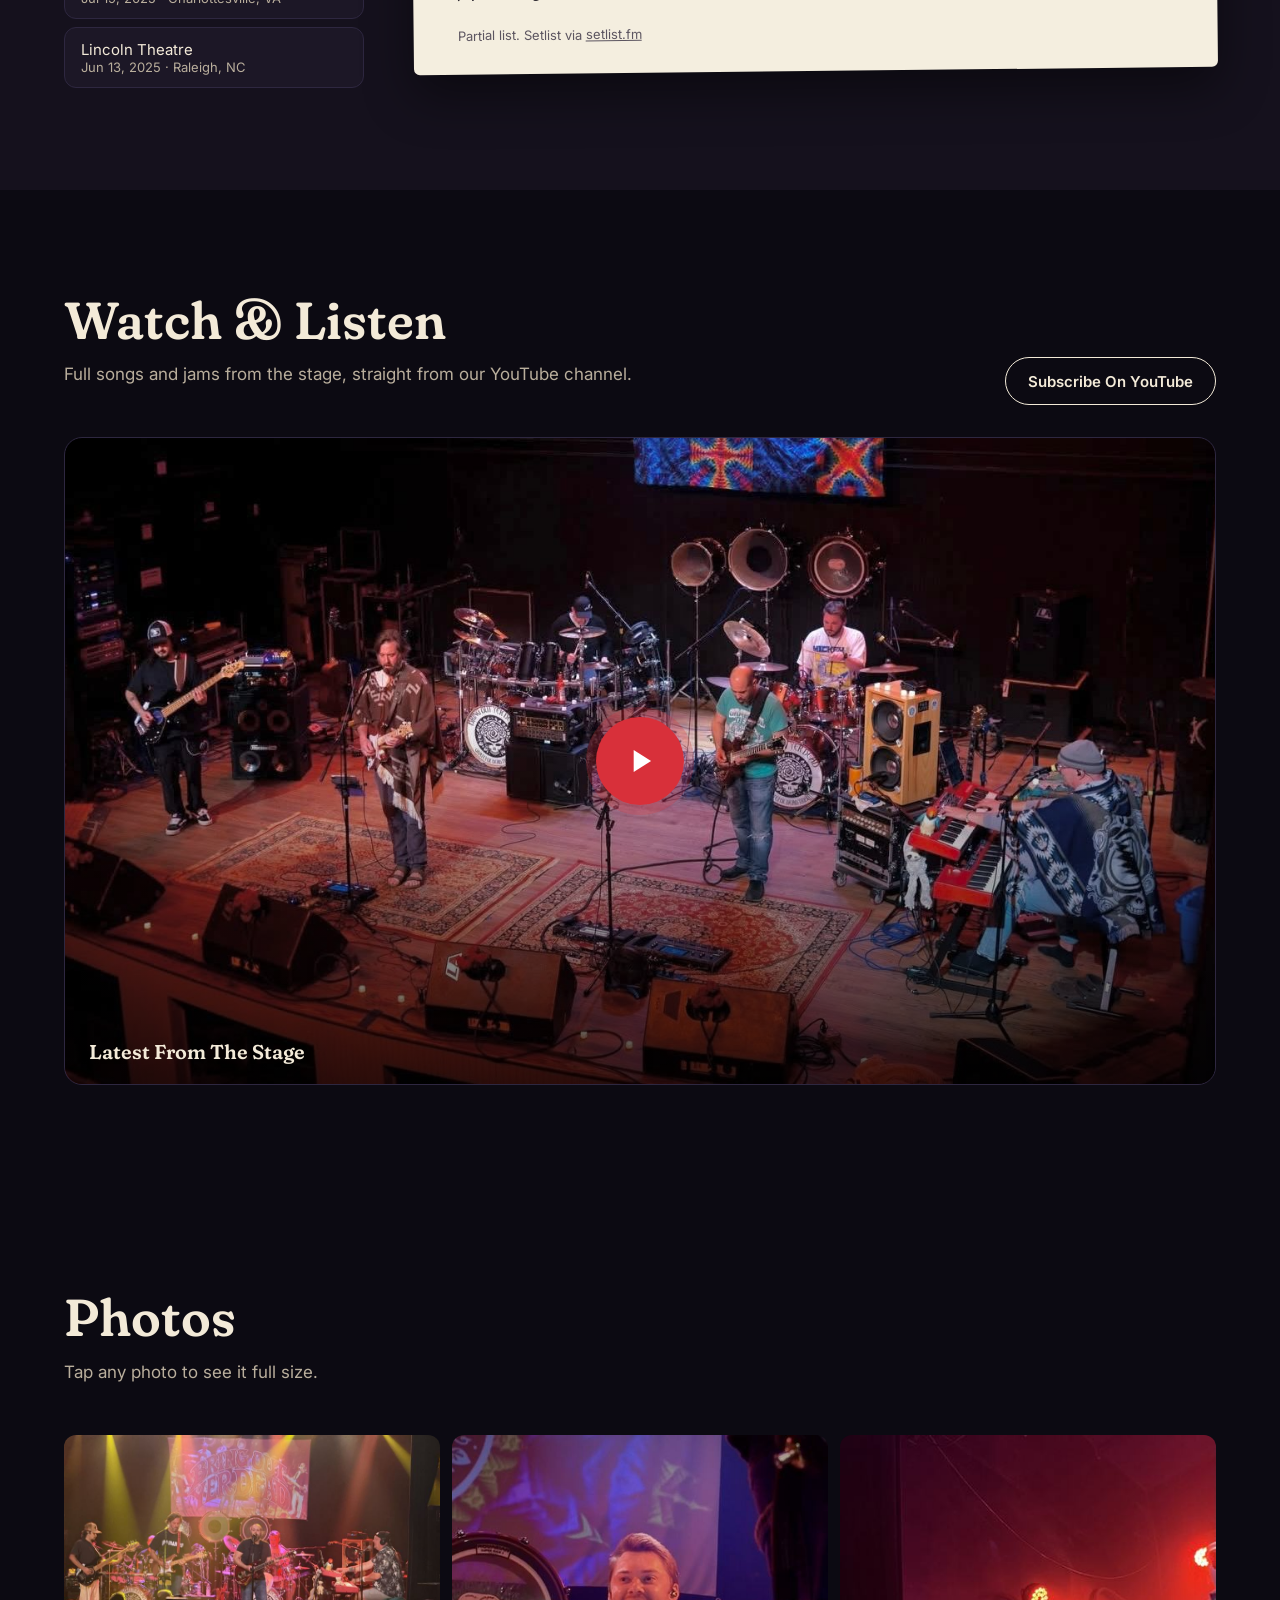
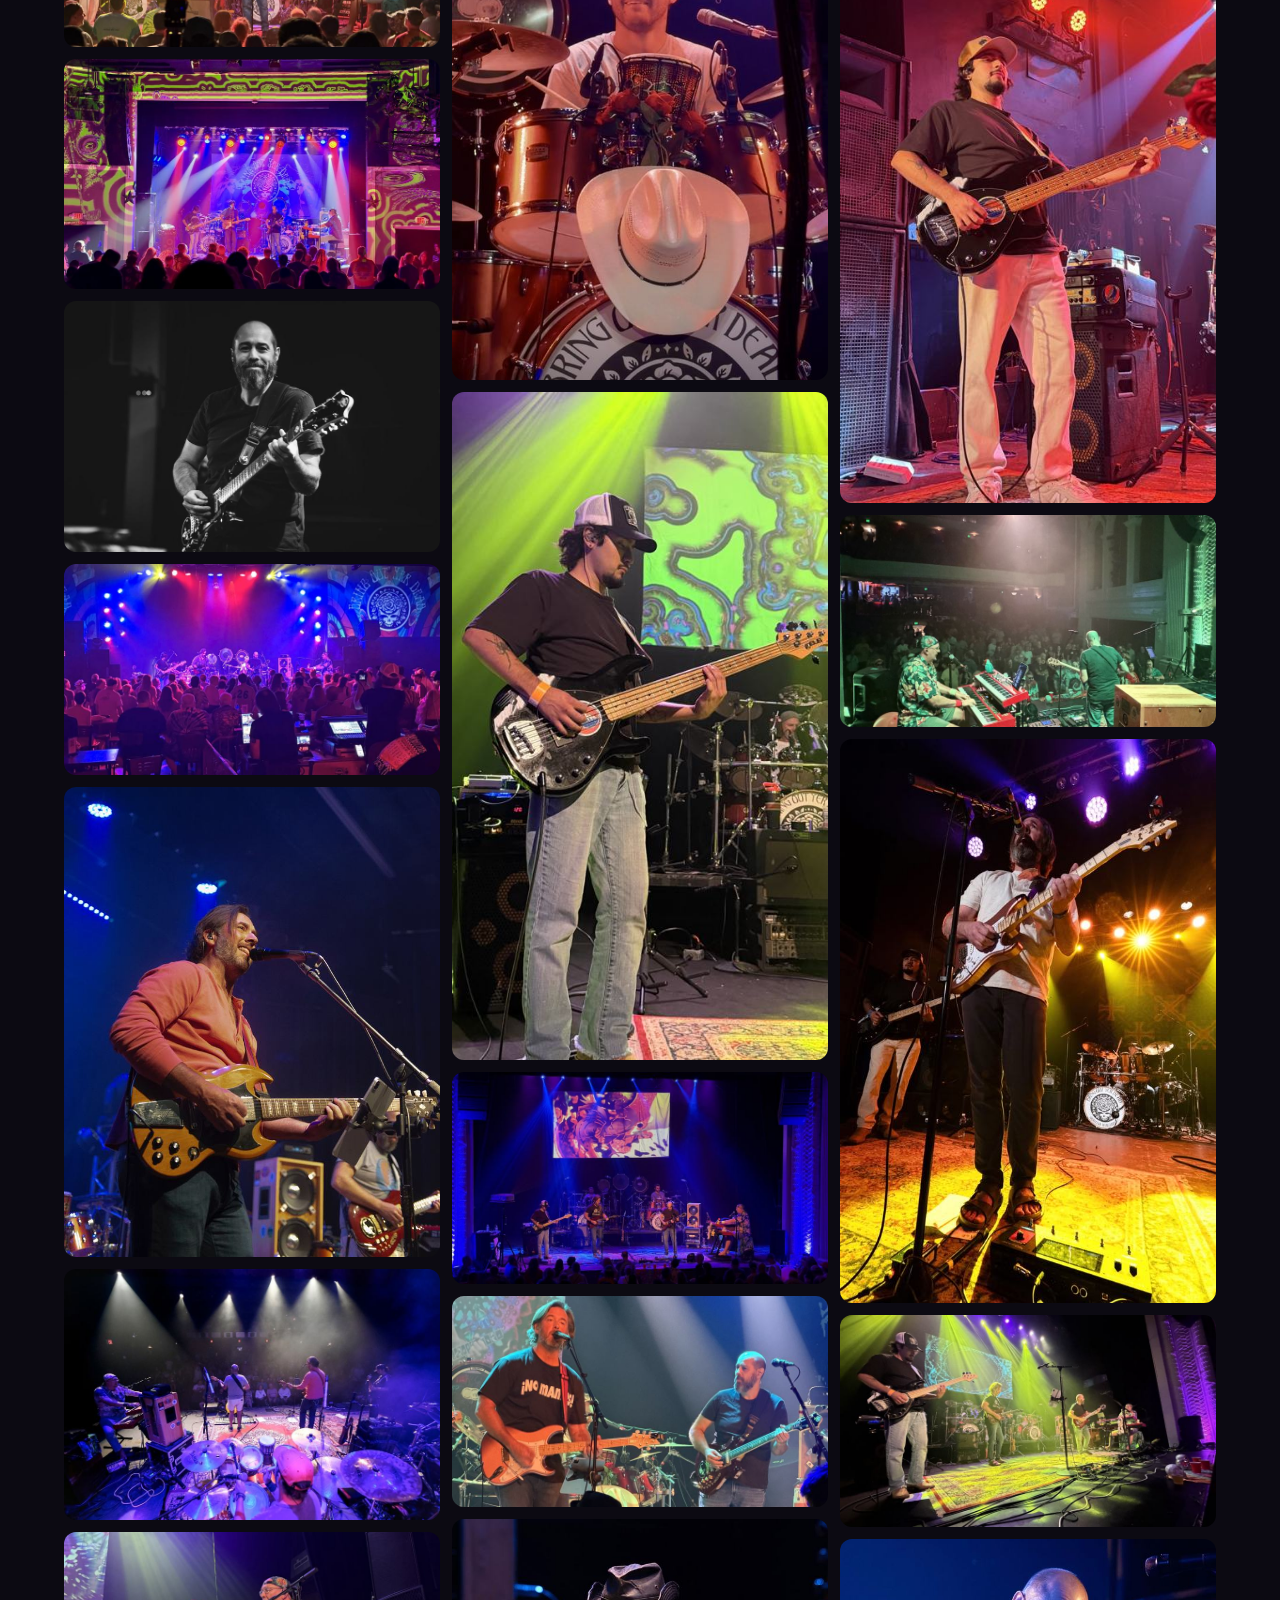
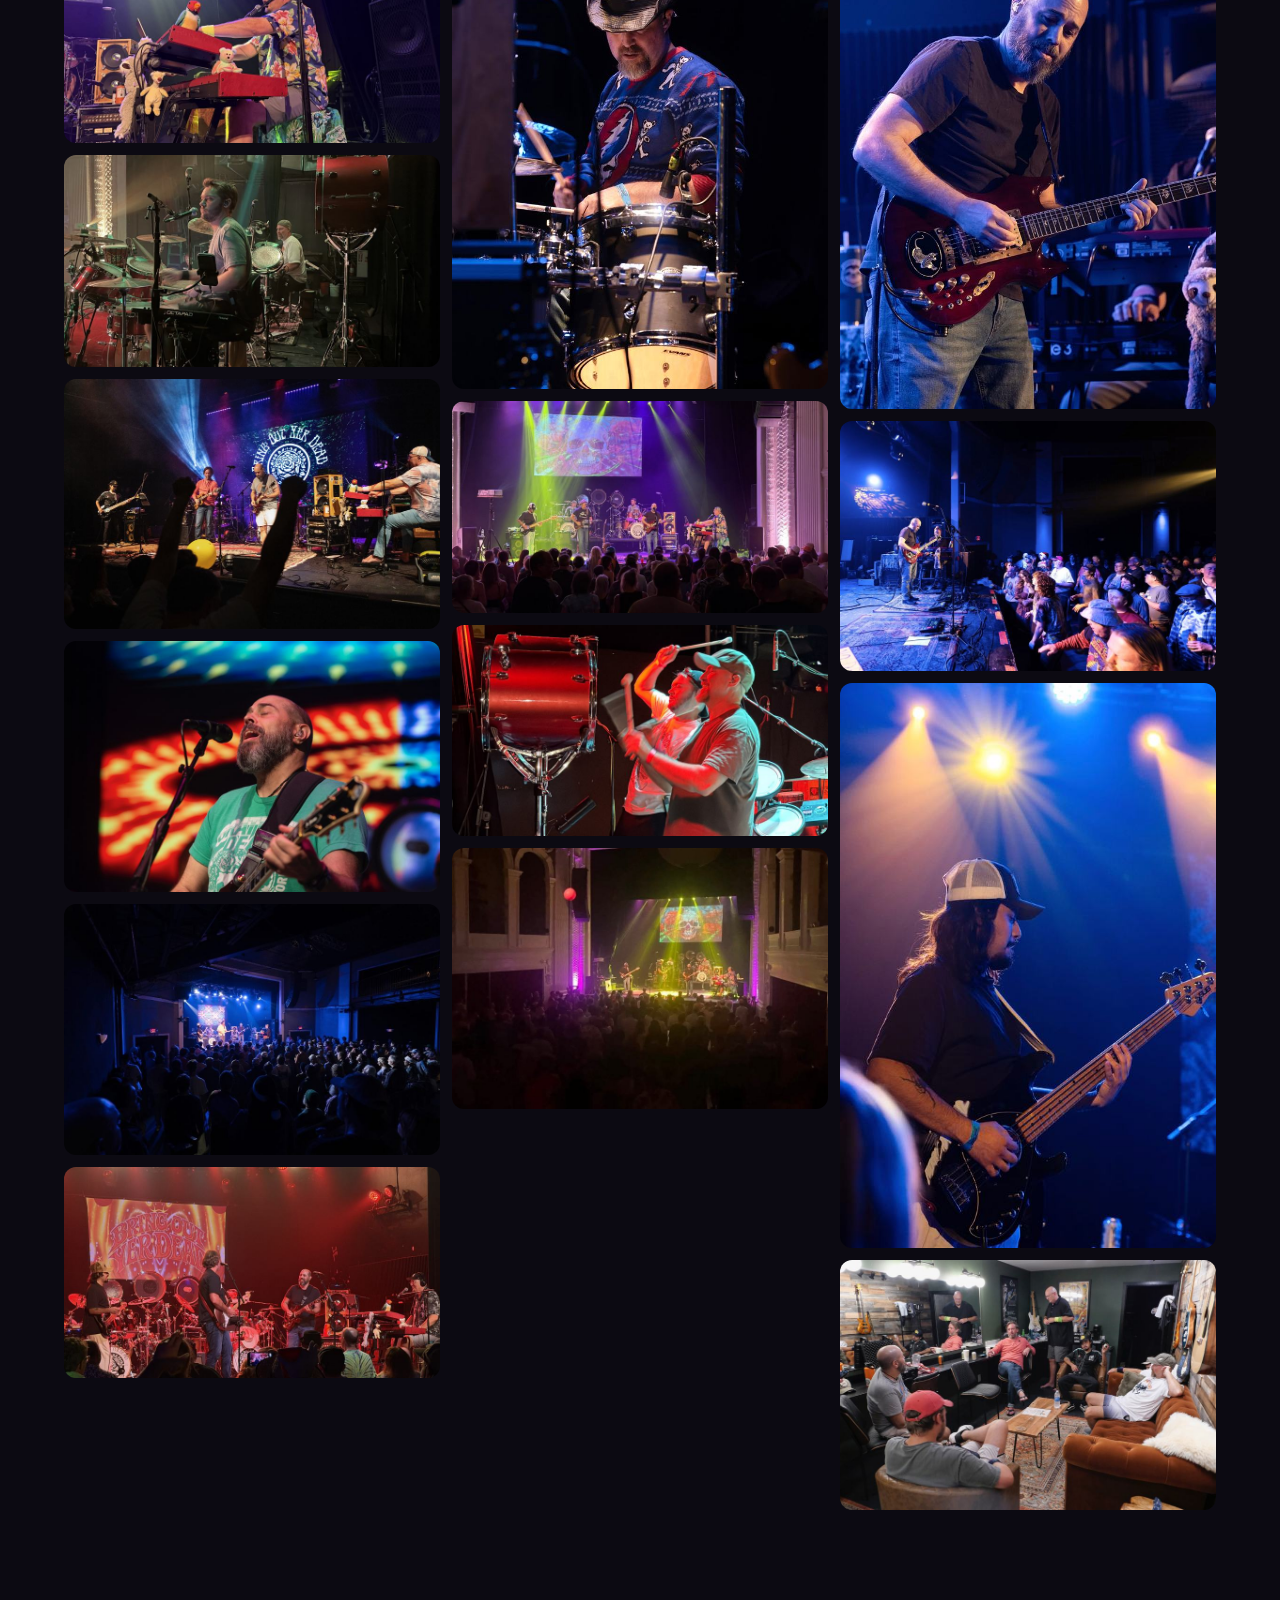
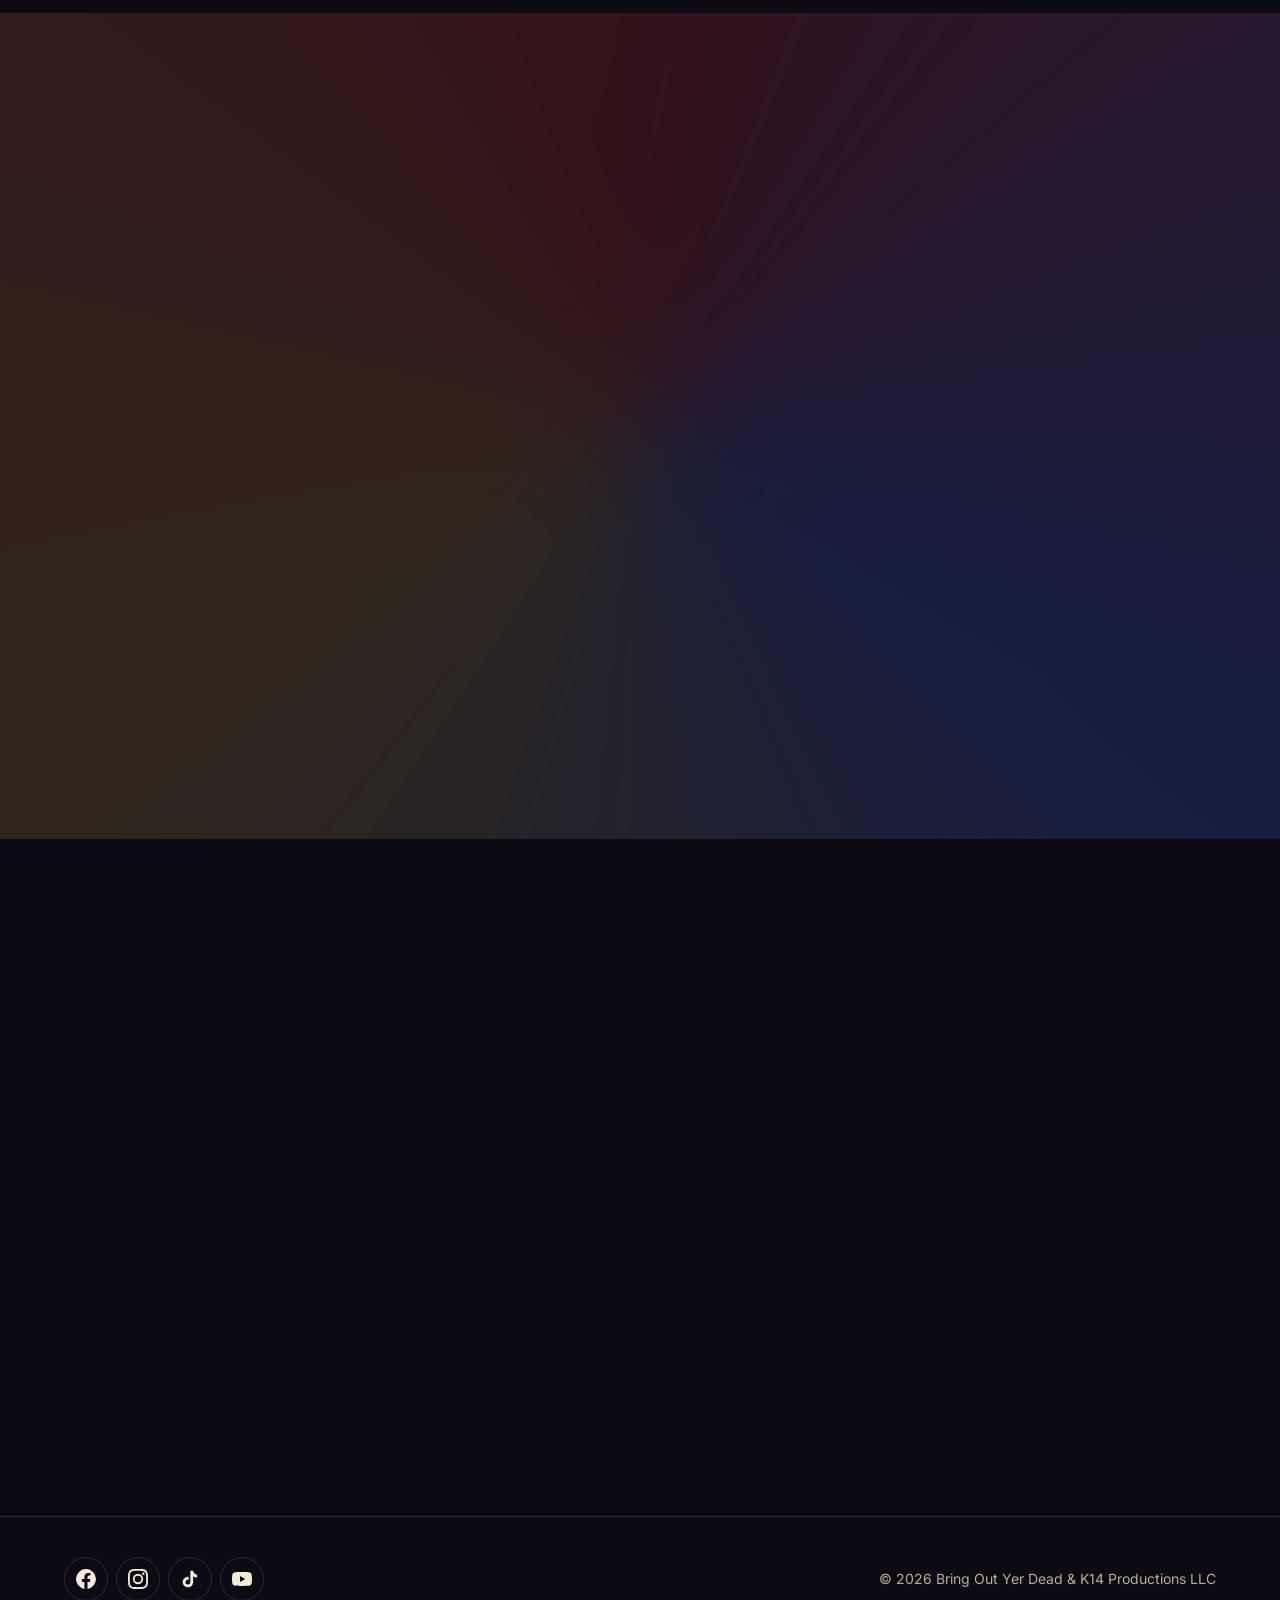
==== commit 1335adf1: "Add favicon.ico, 192px icon and Apple touch icon Co-Authored-By: Claude Opus 5.5 <noreply@anthropic." ====
--- a/index.html
+++ b/index.html
@@ -8,7 +8,9 @@
 <meta property="og:title" content="Bring Out Yer Dead | Grateful Dead Tribute Band">
 <meta property="og:description" content="Six players, two drummers, the whole Grateful Dead catalog. Tour dates, setlists, video and booking.">
 <meta property="og:image" content="img/live-blue.jpg">
-<link rel="icon" href="img/icon.png">
+<link rel="icon" href="/favicon.ico" sizes="any">
+<link rel="icon" type="image/png" sizes="192x192" href="/img/icon-192.png">
+<link rel="apple-touch-icon" href="/apple-touch-icon.png">
 <link rel="preconnect" href="https://fonts.googleapis.com"><link rel="preconnect" href="https://fonts.gstatic.com" crossorigin>
 <link rel="stylesheet" href="https://fonts.googleapis.com/css2?family=Anton&family=Caveat:wght@600&family=Fraunces:opsz,wght,SOFT,WONK@9..144,500..700,100,1&family=Inter:wght@400;500;600&display=swap">
 <link rel="stylesheet" href="css/site.css">
--- a/css/site.css
+++ b/css/site.css
@@ -201,3 +201,4 @@
 .fol a.fb svg{width:36px;height:36px;color:#8fb0ff}.fol a.fb b{font-size:19px}.fol a.fb small{color:#c9d6ff;font-size:14px}
 .fol a.fb:hover{border-color:#8fb0ff}
 @media(max-width:760px){.fol{grid-template-columns:minmax(0,1fr)}.fol a.fb{grid-column:auto}}
+.book h2{margin-bottom:24px}
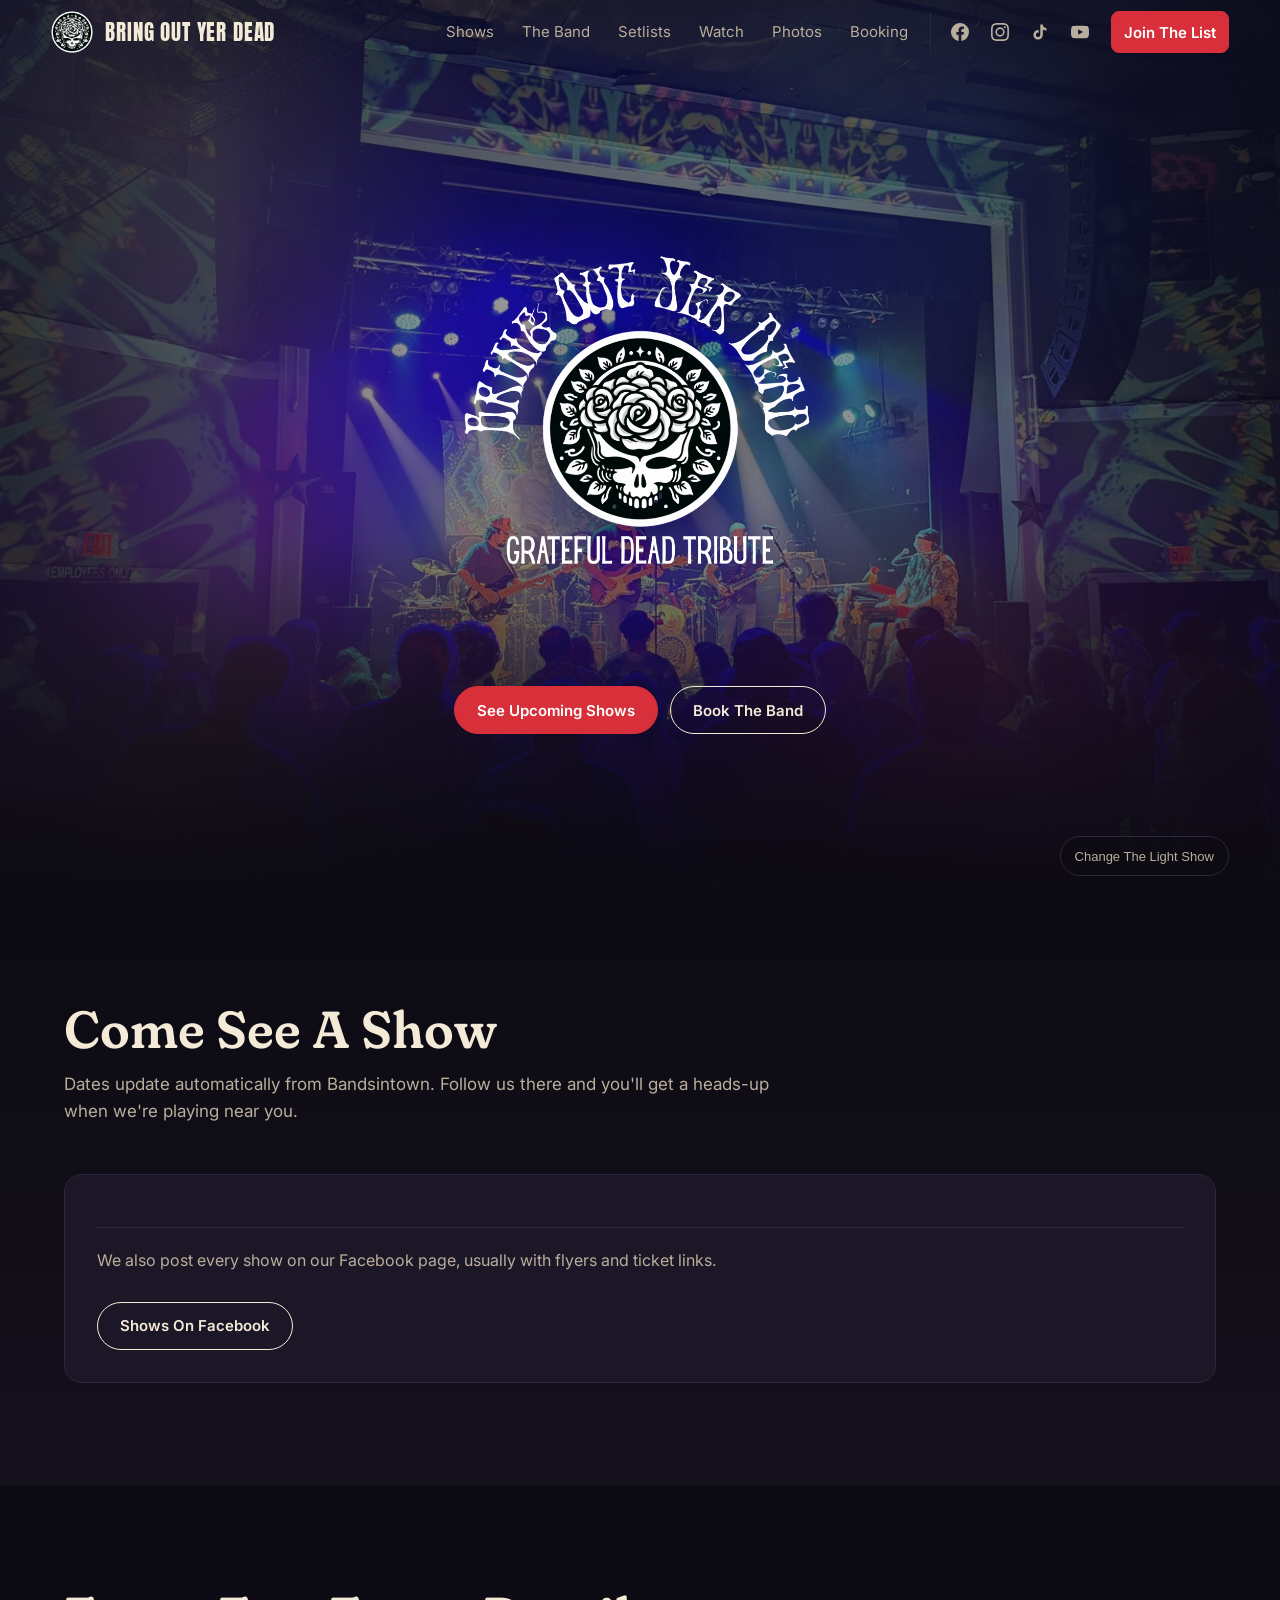
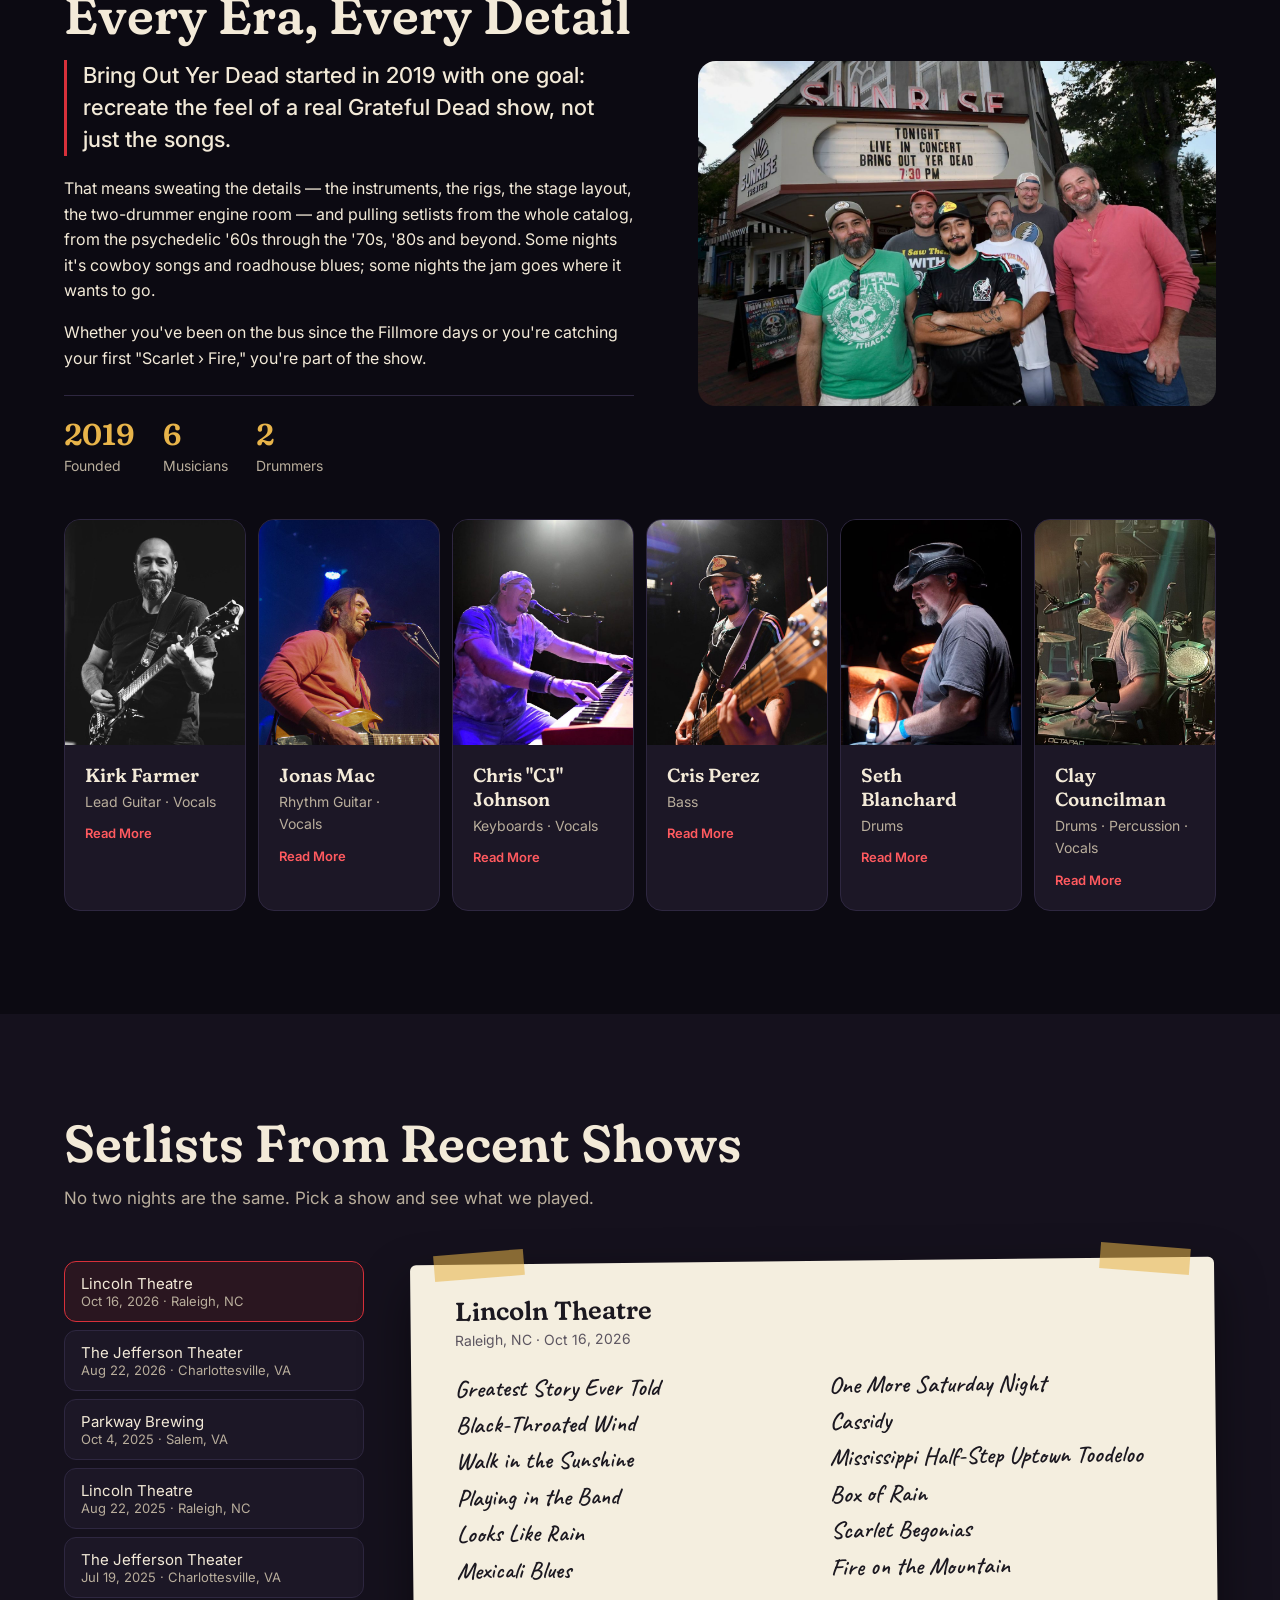
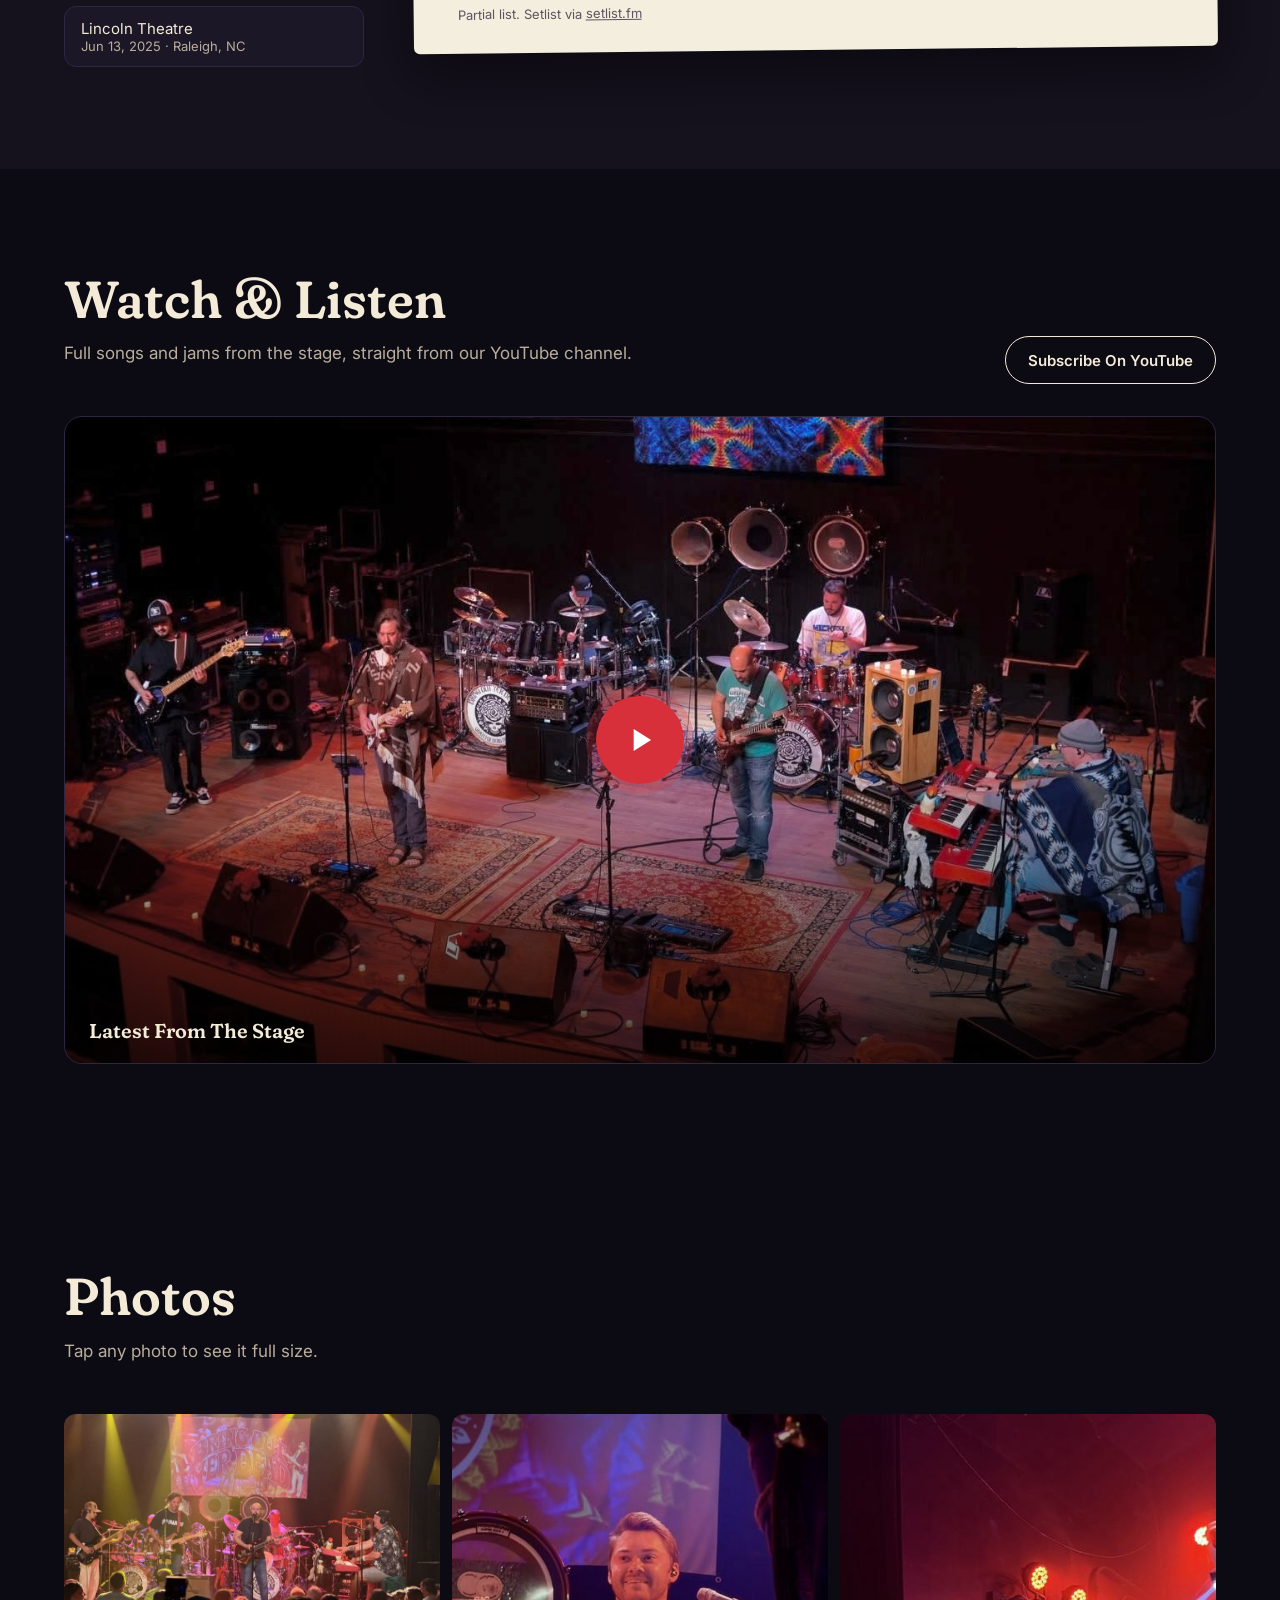
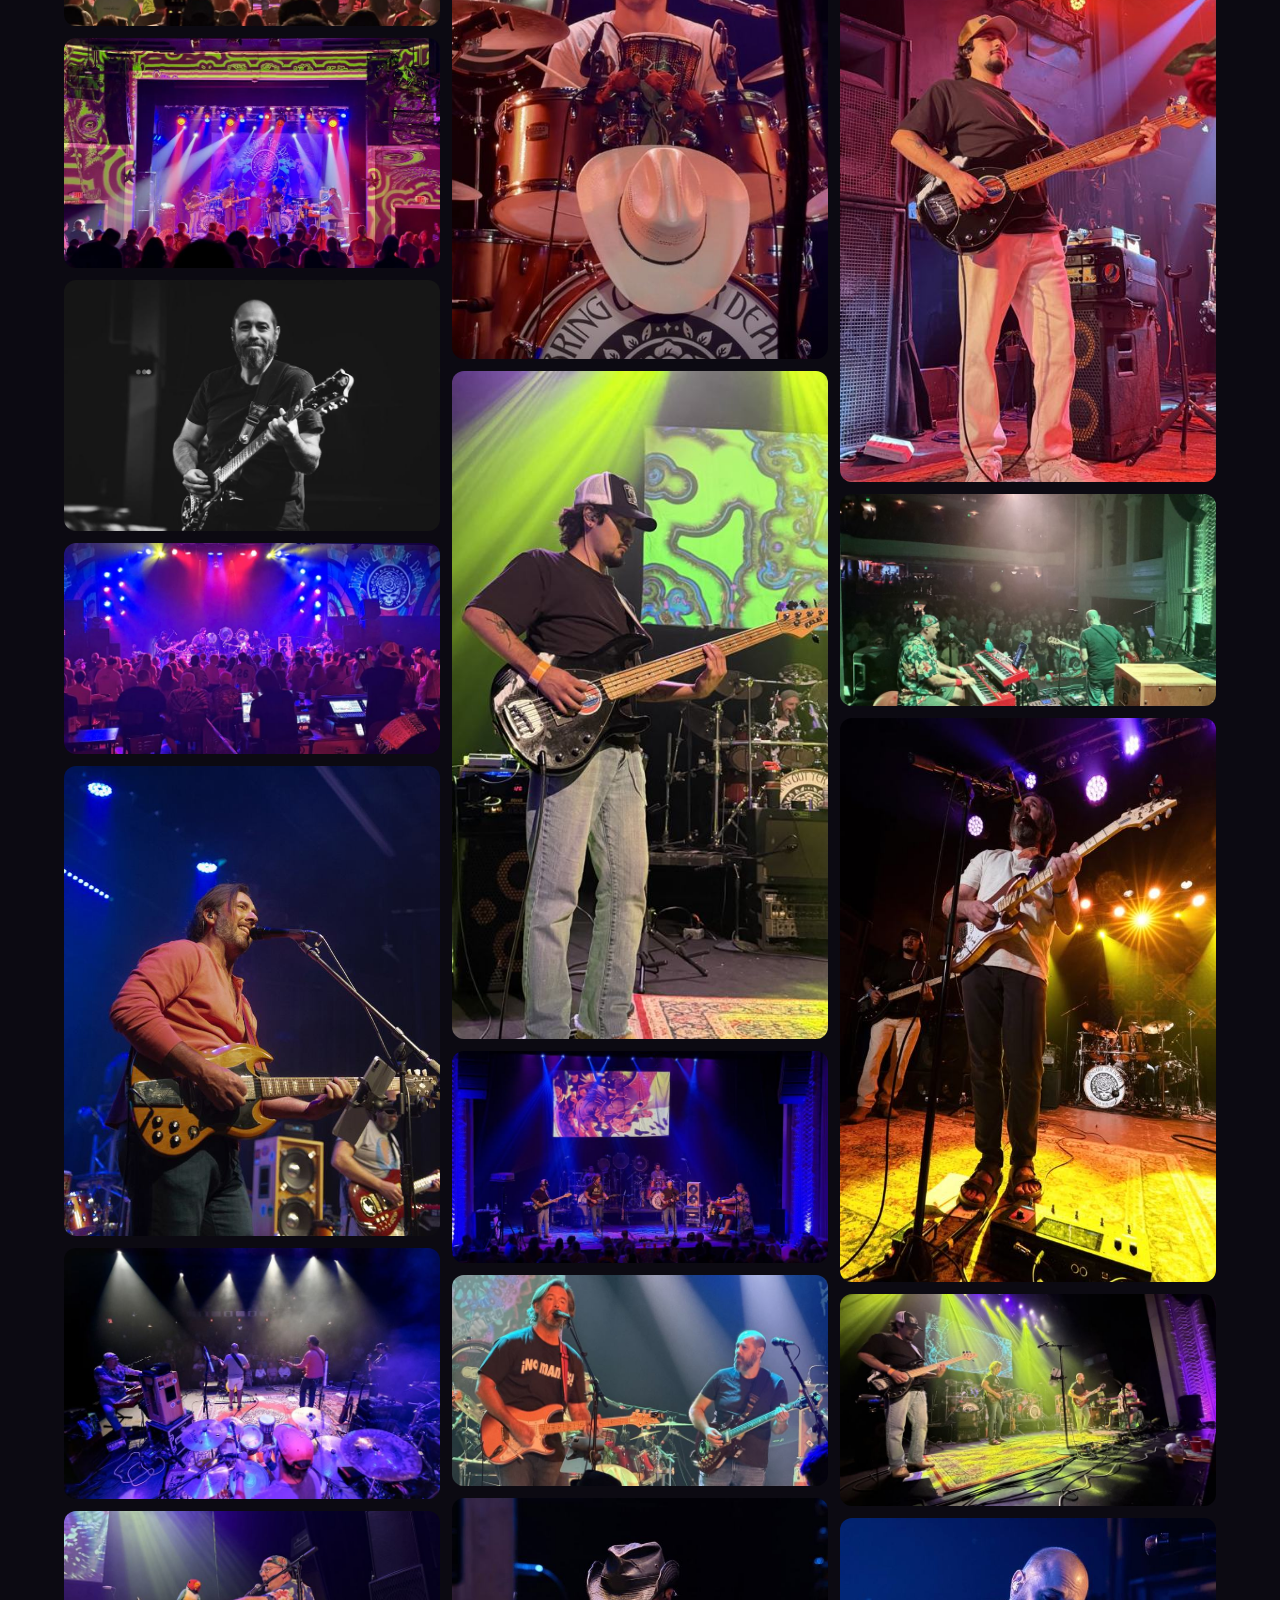
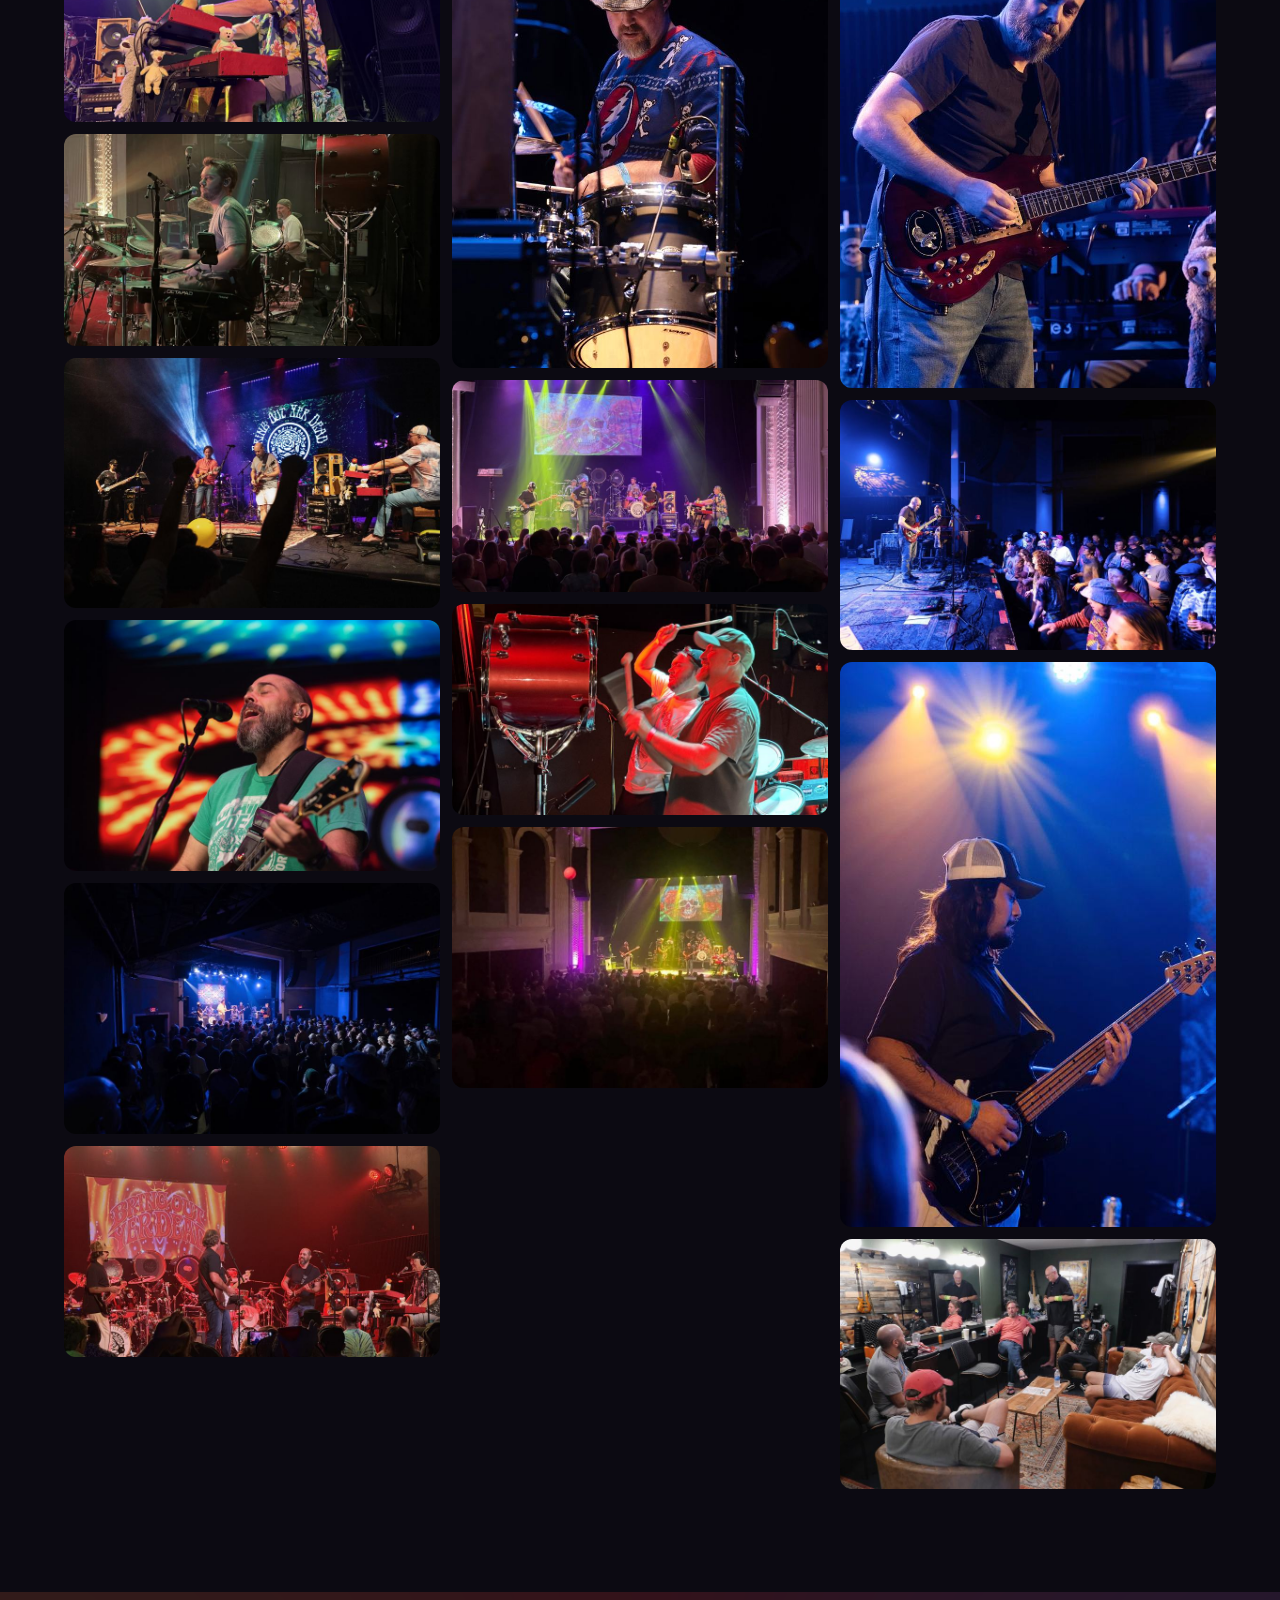
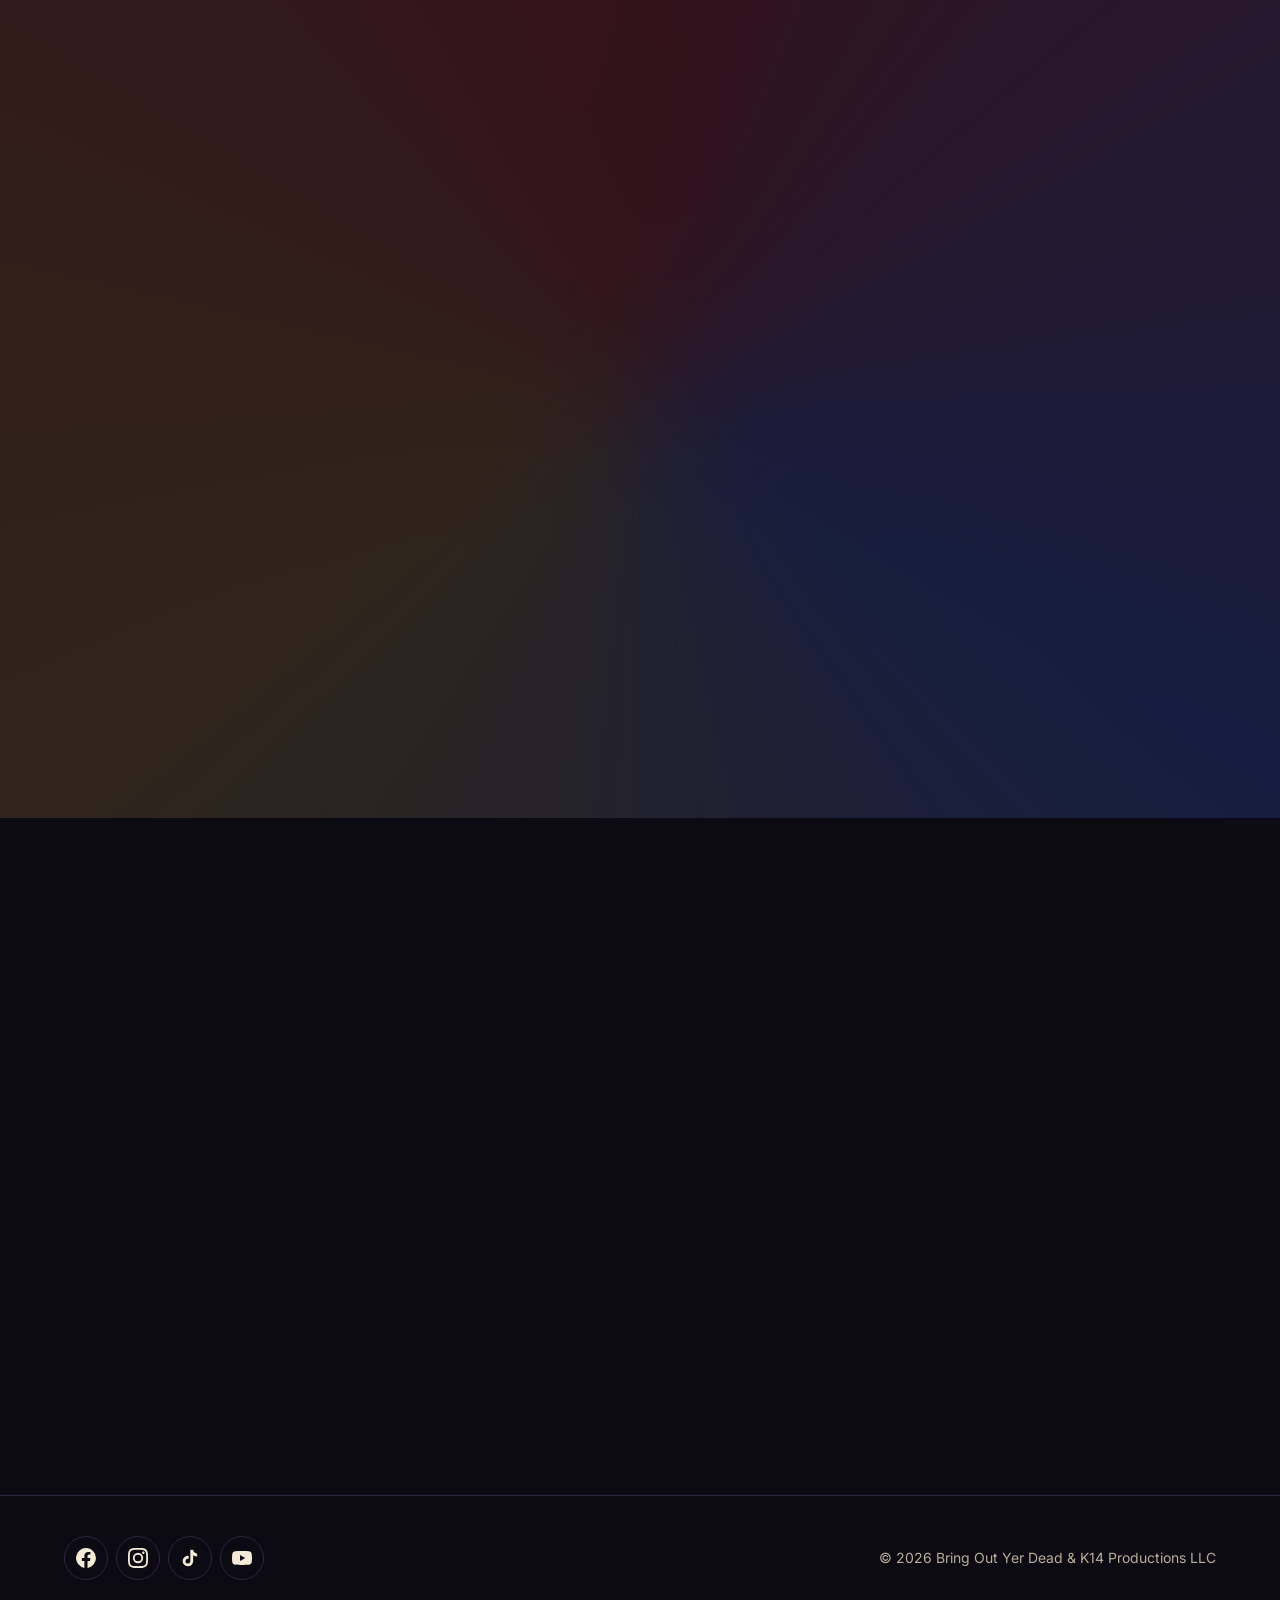
==== commit b3a244f9: "Watch section: play full-length videos only, skip Shorts Co-Authored-By: Claude Fable 5.2 <noreply@a" ====
--- a/index.html
+++ b/index.html
@@ -84,7 +84,7 @@
       <div><h2>Watch &amp; Listen</h2><p class="lede">Full songs and jams from the stage, straight from our YouTube channel.</p></div>
       <a class="btn" href="https://www.youtube.com/channel/UCQ5zhto_H1IK1-C3n1uaO1Q?sub_confirmation=1" target="_blank" rel="noopener">Subscribe On YouTube</a>
     </div>
-    <a class="frame reveal" id="video" href="https://www.youtube.com/channel/UCQ5zhto_H1IK1-C3n1uaO1Q" data-list="UUQ5zhto_H1IK1-C3n1uaO1Q" aria-label="Play our latest videos" target="_blank" rel="noopener">
+    <a class="frame reveal" id="video" href="https://www.youtube.com/channel/UCQ5zhto_H1IK1-C3n1uaO1Q" data-list="UULFQ5zhto_H1IK1-C3n1uaO1Q" aria-label="Play our latest videos" target="_blank" rel="noopener">
       <span class="play"><svg viewBox="0 0 24 24" width="38" height="38" fill="#fff"><path d="M8 5v14l11-7z"/></svg></span>
       <span class="label">Latest From The Stage</span>
     </a>
